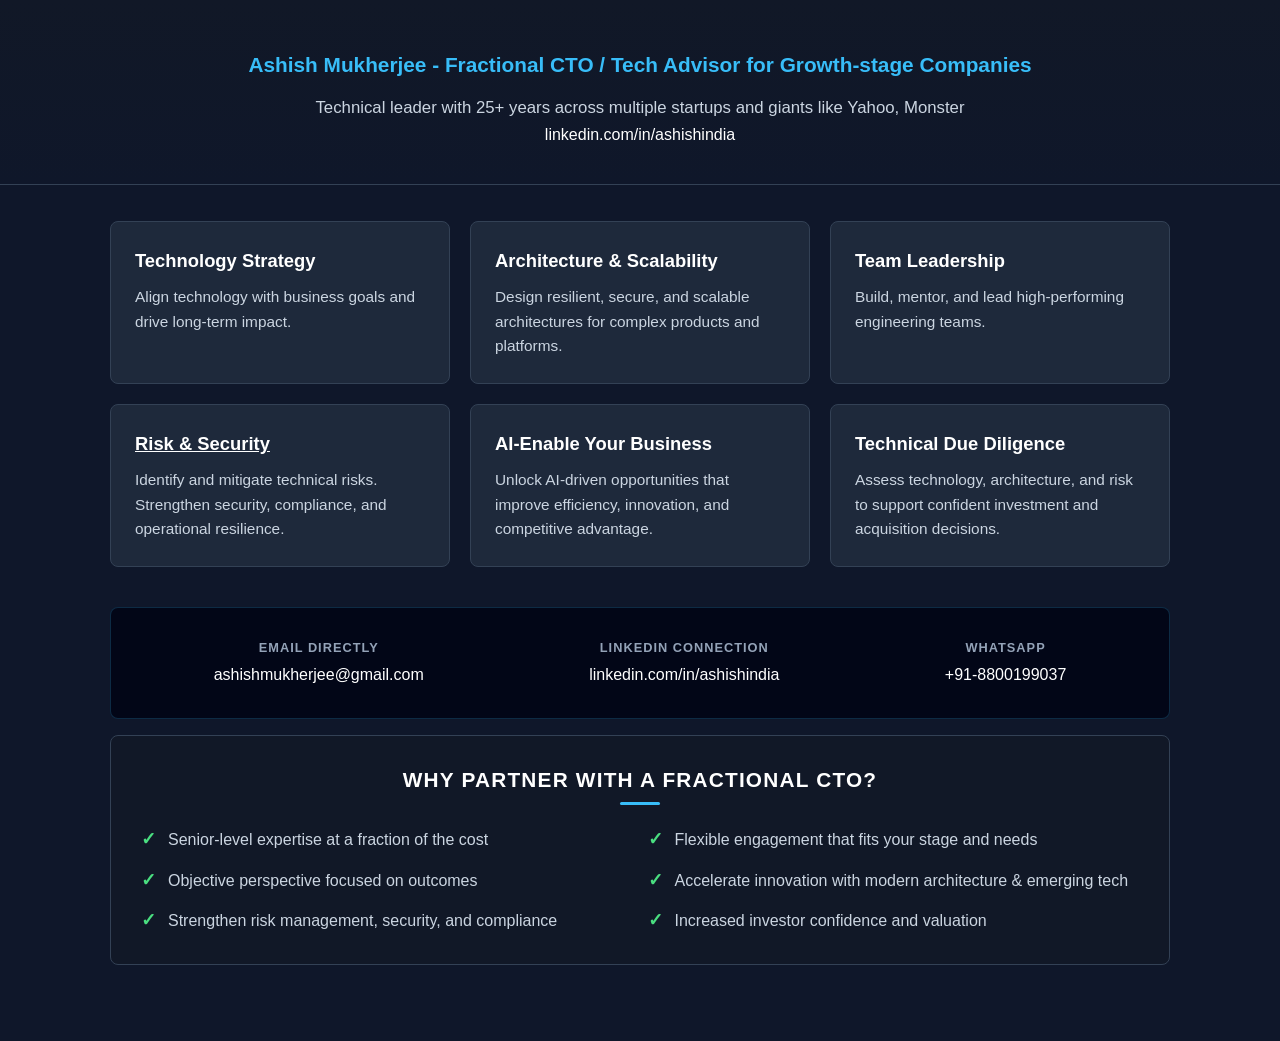
==== index.html @ 732a1660 "page changes" ====
<html lang="en-US">
  <head>
    <meta charset="UTF-8" />
    <meta http-equiv="X-UA-Compatible" content="IE=edge" />
    <meta name="viewport" content="width=device-width, initial-scale=1" />
    <title>Ashish Mukherjee | Fractional CTO &amp; Technical Advisor</title>
    <meta name="description" content="Fractional CTO and technical advisor for startups and growth-stage companies." />
    <link rel="canonical" href="https://ashish-m-yh.github.io/" />
    <meta property="og:title" content="Ashish Mukherjee" />
    <meta property="og:locale" content="en_US" />
    <meta property="og:url" content="https://ashish-m-yh.github.io/" />
    <meta property="og:site_name" content="Ashish Mukherjee" />
    <meta property="og:type" content="website" />
    <meta name="twitter:card" content="summary" />
    <meta property="twitter:title" content="Ashish Mukherjee" />
    <style>
      :root {
        --bg-dark: #0f172a;
        --bg-card: #1e293b;
        --accent-blue: #38bdf8;
        --accent-green: #4ade80;
        --text-main: #cbd5e1;
        --text-bright: #ffffff;
        --border-color: #334155;
      }

      * {
        box-sizing: border-box;
      }

      html,
      body {
        width: 100%;
        min-height: 100%;
        margin: 0;
        overflow-x: hidden;
      }

      body {
        font-family: -apple-system, BlinkMacSystemFont, "Segoe UI", Roboto, Helvetica, Arial, sans-serif;
        background-color: var(--bg-dark);
        color: var(--text-main);
        line-height: 1.6;
      }

      a {
        color: inherit;
      }

      header {
        padding: 48px 20px 36px;
        text-align: center;
        border-bottom: 1px solid var(--border-color);
        background: linear-gradient(180deg, #111827 0%, #0f172a 100%);
      }

      .header-container {
        width: min(100%, 820px);
        margin: 0 auto;
      }

      h1 {
        margin: 0 0 12px;
        color: var(--text-bright);
        font-size: clamp(2rem, 6vw, 3.5rem);
        line-height: 1.08;
        font-weight: 800;
      }

      .subtitle {
        margin-bottom: 14px;
        color: var(--accent-blue);
        font-size: clamp(1.05rem, 3.5vw, 1.3rem);
        font-weight: 650;
      }

      .tagline {
        max-width: 680px;
        margin: 0 auto;
        font-size: 1.05rem;
      }

      .container {
        width: min(100%, 1100px);
        margin: 0 auto;
        padding: 36px 20px;
      }

      h2 {
        position: relative;
        margin: 0 0 22px;
        color: var(--text-bright);
        font-size: clamp(1.05rem, 4vw, 1.3rem);
        line-height: 1.35;
        text-align: center;
        text-transform: uppercase;
        letter-spacing: 1.2px;
      }

      h2::after {
        content: "";
        display: block;
        width: 40px;
        height: 3px;
        margin: 8px auto 0;
        border-radius: 2px;
        background-color: var(--accent-blue);
      }

      .services-grid {
        display: grid;
        grid-template-columns: repeat(auto-fit, minmax(min(100%, 320px), 1fr));
        gap: 20px;
        margin-bottom: 40px;
      }

      .service-card,
      .why-section,
      .cta-panel {
        border: 1px solid var(--border-color);
        border-radius: 8px;
      }

      .service-card {
        padding: 24px;
        background-color: var(--bg-card);
        transition: transform 0.2s, border-color 0.2s;
      }

      .service-card:hover {
        border-color: #475569;
        transform: translateY(-2px);
      }

      .service-title {
        margin-bottom: 10px;
        color: var(--text-bright);
        font-size: 1.15rem;
        font-weight: 700;
      }

      .service-desc {
        margin: 0;
        color: var(--text-main);
        font-size: 0.96rem;
      }

      .why-section {
        margin-bottom: 40px;
        padding: 30px;
        background-color: #111827;
      }

      .why-grid {
        display: grid;
        grid-template-columns: repeat(auto-fit, minmax(min(100%, 400px), 1fr));
        gap: 15px;
        margin-top: 15px;
      }

      .why-item {
        display: flex;
        align-items: flex-start;
        gap: 12px;
        font-size: 1rem;
      }

      .why-icon {
        flex: 0 0 auto;
        color: var(--accent-green);
        font-size: 1.1rem;
        font-weight: 800;
        line-height: 1.4;
      }

      .cta-panel {
        padding: 30px;
        background-color: #020617;
        border-color: rgba(56, 189, 248, 0.2);
      }

      .contact-flex {
        display: flex;
        flex-wrap: wrap;
        justify-content: space-around;
        gap: 20px;
      }

      .contact-channel {
        min-width: 0;
        max-width: 100%;
        text-align: center;
      }

      .contact-label {
        margin-bottom: 4px;
        color: #94a3b8;
        font-size: 0.8rem;
        font-weight: 700;
        text-transform: uppercase;
        letter-spacing: 1px;
      }

      .contact-link {
        color: var(--text-bright);
        font-size: 1rem;
        overflow-wrap: anywhere;
        text-decoration: none;
        transition: color 0.15s;
      }

      .contact-link:hover {
        color: var(--accent-blue);
      }

      .footer-tags {
        display: flex;
        flex-wrap: wrap;
        justify-content: center;
        gap: 8px 14px;
        margin-top: 25px;
        padding-top: 20px;
        border-top: 1px solid var(--border-color);
        color: #94a3b8;
        font-size: 0.8rem;
        font-weight: 700;
        text-align: center;
        text-transform: uppercase;
        letter-spacing: 1.5px;
      }

      .separator {
        color: #475569;
      }

      @media (max-width: 640px) {
        header {
          padding: 34px 16px 28px;
        }

        .container {
          padding: 24px 14px;
        }

        .service-card,
        .why-section,
        .cta-panel {
          padding: 18px;
        }

        .services-grid,
        .why-section {
          margin-bottom: 28px;
        }

        .contact-flex {
          flex-direction: column;
          align-items: stretch;
          gap: 18px;
        }

        .footer-tags {
          font-size: 0.75rem;
          letter-spacing: 1px;
        }
      }
    </style>
  </head>
  <body>
    <header>
      <div class="header-container">
        <div class="subtitle">Ashish Mukherjee - Fractional CTO / Tech Advisor for Growth-stage Companies</div>
        <p class="tagline">Technical leader with 25+ years across multiple startups and giants like Yahoo, Monster</p>
        <a href="https://www.linkedin.com/in/ashishindia/" target="_blank" rel="noopener" class="contact-link">linkedin.com/in/ashishindia</a>
      </div>
    </header>

    <main class="container">
      <section class="services-grid" aria-label="Services">
        <div class="service-card">
          <div class="service-title">Technology Strategy</div>
          <p class="service-desc">Align technology with business goals and drive long-term impact.</p>
        </div>
        <div class="service-card">
          <div class="service-title">Architecture &amp; Scalability</div>
          <p class="service-desc">Design resilient, secure, and scalable architectures for complex products and platforms.</p>
        </div>
        <div class="service-card">
          <div class="service-title">Team Leadership</div>
          <p class="service-desc">Build, mentor, and lead high-performing engineering teams.</p>
        </div>
        <div class="service-card">
	  <div class="service-title"><a href="/sec">Risk &amp; Security</a></div>
          <p class="service-desc">Identify and mitigate technical risks. Strengthen security, compliance, and operational resilience.</p>
        </div>
        <div class="service-card">
          <div class="service-title">AI-Enable Your Business</div>
          <p class="service-desc">Unlock AI-driven opportunities that improve efficiency, innovation, and competitive advantage.</p>
        </div>
        <div class="service-card">
          <div class="service-title">Technical Due Diligence</div>
          <p class="service-desc">Assess technology, architecture, and risk to support confident investment and acquisition decisions.</p>
        </div>
      </section>

      <section class="cta-panel" aria-label="Contact">
        <div class="contact-flex">
          <div class="contact-channel">
            <div class="contact-label">Email Directly</div>
            <a href="mailto:ashishmukherjee@gmail.com" class="contact-link">ashishmukherjee@gmail.com</a>
          </div>
          <div class="contact-channel">
            <div class="contact-label">LinkedIn Connection</div>
            <a href="https://www.linkedin.com/in/ashishindia/" target="_blank" rel="noopener" class="contact-link">linkedin.com/in/ashishindia</a>
          </div>
          <div class="contact-channel">
            <div class="contact-label">WhatsApp</div>
            <span class="contact-link">+91-8800199037</span>
          </div>
        </div>
       </section>
      <p/>
      <section class="why-section">
        <h2>Why Partner With A Fractional CTO?</h2>
        <div class="why-grid">
          <div class="why-item"><span class="why-icon">&#10003;</span><span>Senior-level expertise at a fraction of the cost</span></div>
          <div class="why-item"><span class="why-icon">&#10003;</span><span>Flexible engagement that fits your stage and needs</span></div>
          <div class="why-item"><span class="why-icon">&#10003;</span><span>Objective perspective focused on outcomes</span></div>
          <div class="why-item"><span class="why-icon">&#10003;</span><span>Accelerate innovation with modern architecture &amp; emerging tech</span></div>
          <div class="why-item"><span class="why-icon">&#10003;</span><span>Strengthen risk management, security, and compliance</span></div>
          <div class="why-item"><span class="why-icon">&#10003;</span><span>Increased investor confidence and valuation</span></div>
        </div>
      </section>

    </main>
  </body>
</html>
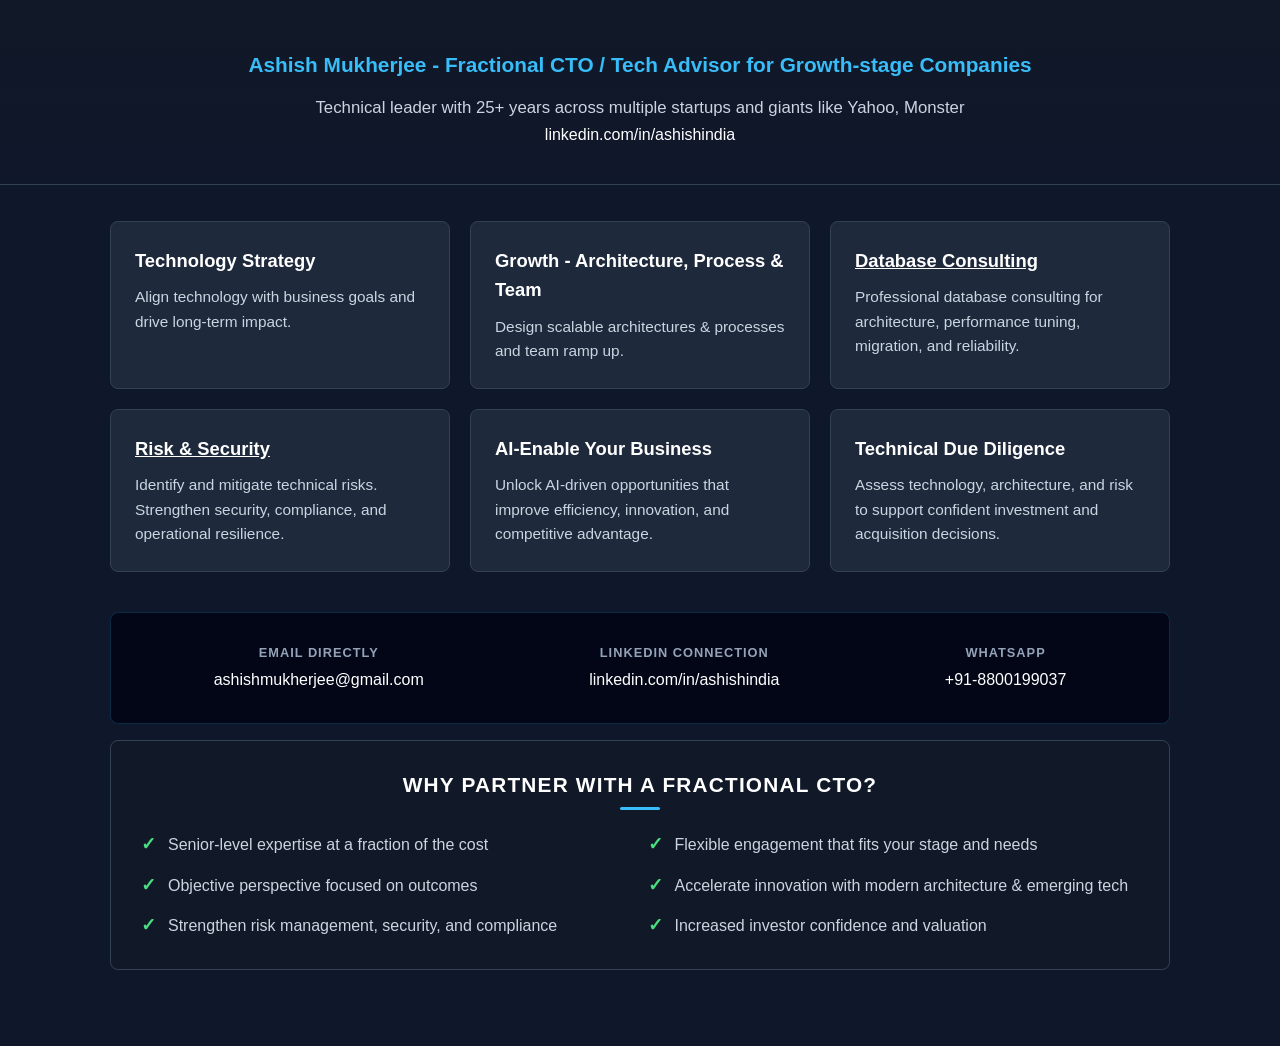
==== commit 74892334: "page changes" ====
--- a/index.html
+++ b/index.html
@@ -282,12 +282,12 @@
           <p class="service-desc">Align technology with business goals and drive long-term impact.</p>
         </div>
         <div class="service-card">
-          <div class="service-title">Architecture &amp; Scalability</div>
-          <p class="service-desc">Design resilient, secure, and scalable architectures for complex products and platforms.</p>
-        </div>
-        <div class="service-card">
-          <div class="service-title">Team Leadership</div>
-          <p class="service-desc">Build, mentor, and lead high-performing engineering teams.</p>
+          <div class="service-title">Growth - Architecture, Process &amp; Team</div>
+          <p class="service-desc">Design scalable architectures &amp; processes and team ramp up.</p>
+        </div>
+        <div class="service-card">
+  	<div class="service-title"><a href="/pgsql-consulting">Database Consulting</a></div>
+          <p class="service-desc">Professional database consulting for architecture, performance tuning, migration, and reliability.</p>
         </div>
         <div class="service-card">
 	  <div class="service-title"><a href="/sec">Risk &amp; Security</a></div>
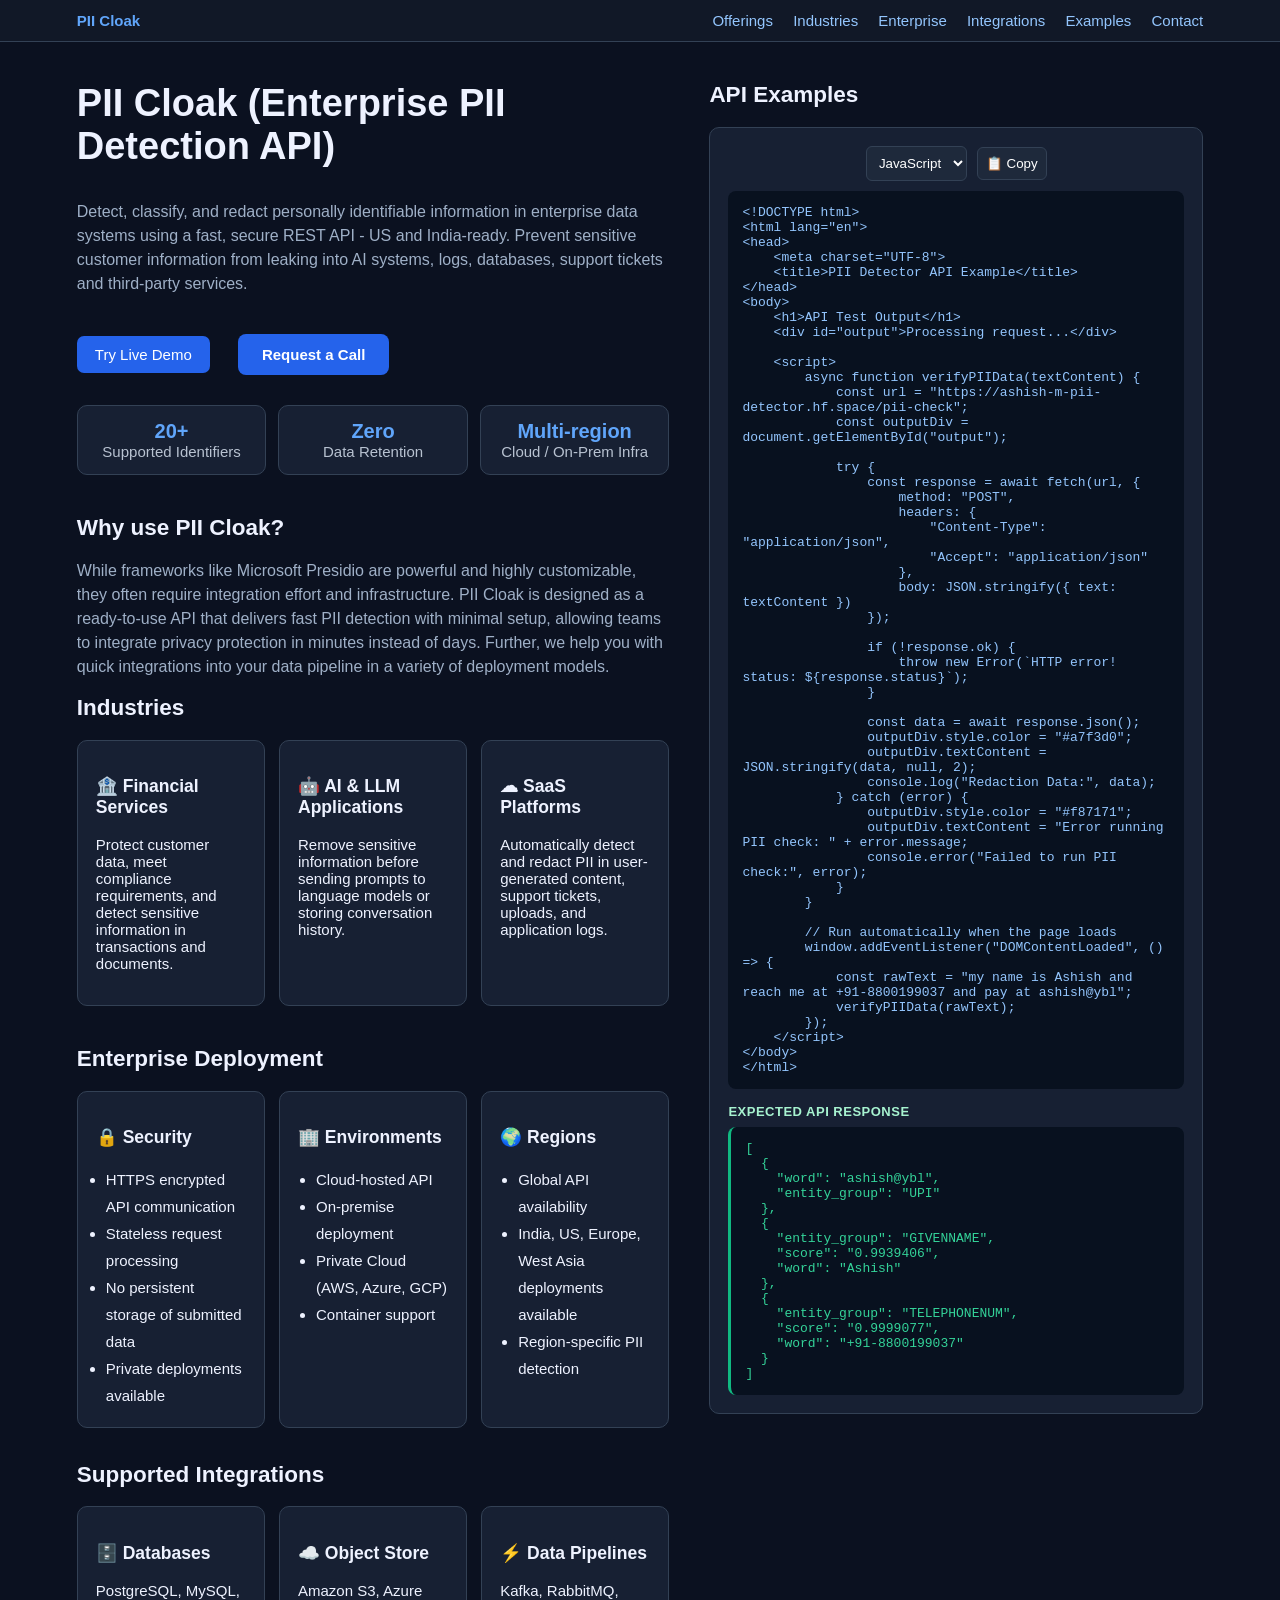
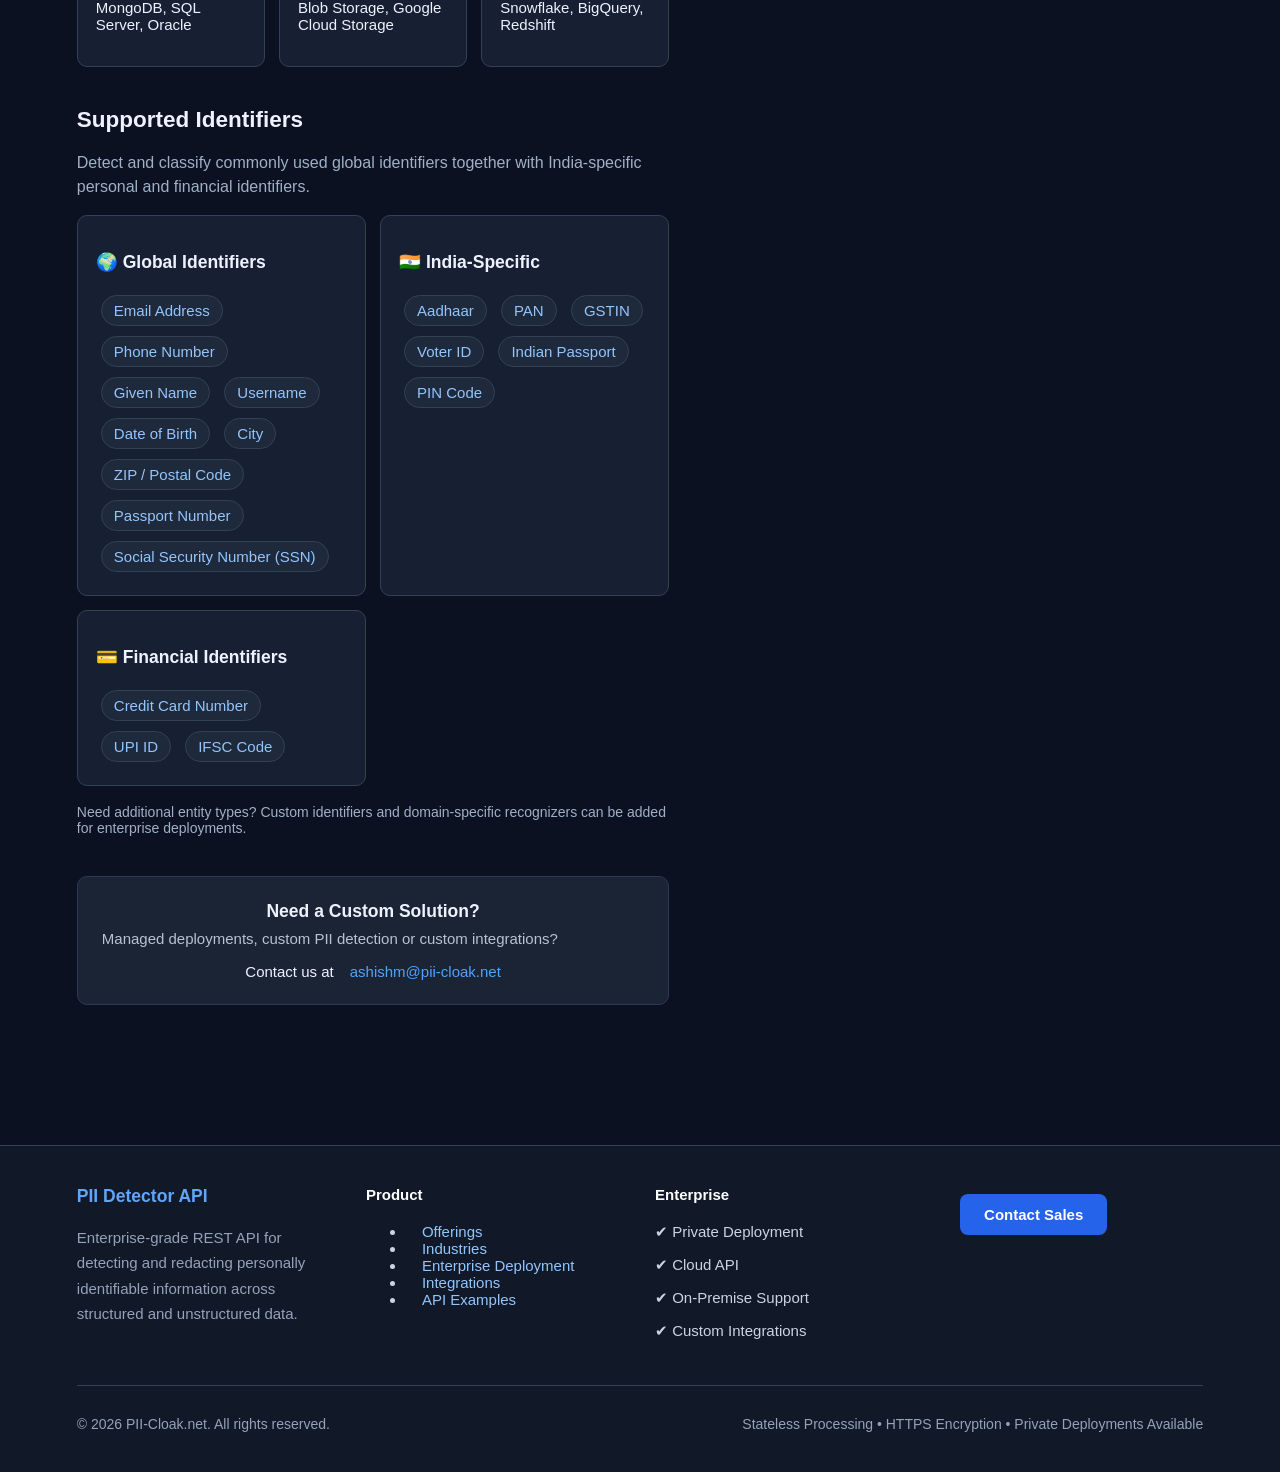
==== commit 322a6ce1: "file change" ====
--- a/index.html
+++ b/index.html
@@ -1,337 +1,843 @@
-<html lang="en-US">
-  <head>
-    <meta charset="UTF-8" />
-    <meta http-equiv="X-UA-Compatible" content="IE=edge" />
-    <meta name="viewport" content="width=device-width, initial-scale=1" />
-    <title>Ashish Mukherjee | Fractional CTO &amp; Technical Advisor</title>
-    <meta name="description" content="Fractional CTO and technical advisor for startups and growth-stage companies." />
-    <link rel="canonical" href="https://ashish-m-yh.github.io/" />
-    <meta property="og:title" content="Ashish Mukherjee" />
-    <meta property="og:locale" content="en_US" />
-    <meta property="og:url" content="https://ashish-m-yh.github.io/" />
-    <meta property="og:site_name" content="Ashish Mukherjee" />
-    <meta property="og:type" content="website" />
-    <meta name="twitter:card" content="summary" />
-    <meta property="twitter:title" content="Ashish Mukherjee" />
-    <style>
-      :root {
-        --bg-dark: #0f172a;
-        --bg-card: #1e293b;
-        --accent-blue: #38bdf8;
-        --accent-green: #4ade80;
-        --text-main: #cbd5e1;
-        --text-bright: #ffffff;
-        --border-color: #334155;
-      }
-
-      * {
-        box-sizing: border-box;
-      }
-
-      html,
-      body {
-        width: 100%;
-        min-height: 100%;
-        margin: 0;
-        overflow-x: hidden;
-      }
-
-      body {
-        font-family: -apple-system, BlinkMacSystemFont, "Segoe UI", Roboto, Helvetica, Arial, sans-serif;
-        background-color: var(--bg-dark);
-        color: var(--text-main);
-        line-height: 1.6;
-      }
-
-      a {
-        color: inherit;
-      }
-
-      header {
-        padding: 48px 20px 36px;
-        text-align: center;
-        border-bottom: 1px solid var(--border-color);
-        background: linear-gradient(180deg, #111827 0%, #0f172a 100%);
-      }
-
-      .header-container {
-        width: min(100%, 820px);
-        margin: 0 auto;
-      }
-
-      h1 {
-        margin: 0 0 12px;
-        color: var(--text-bright);
-        font-size: clamp(2rem, 6vw, 3.5rem);
-        line-height: 1.08;
-        font-weight: 800;
-      }
-
-      .subtitle {
-        margin-bottom: 14px;
-        color: var(--accent-blue);
-        font-size: clamp(1.05rem, 3.5vw, 1.3rem);
-        font-weight: 650;
-      }
-
-      .tagline {
-        max-width: 680px;
-        margin: 0 auto;
-        font-size: 1.05rem;
-      }
-
-      .container {
-        width: min(100%, 1100px);
-        margin: 0 auto;
-        padding: 36px 20px;
-      }
-
-      h2 {
-        position: relative;
-        margin: 0 0 22px;
-        color: var(--text-bright);
-        font-size: clamp(1.05rem, 4vw, 1.3rem);
-        line-height: 1.35;
-        text-align: center;
-        text-transform: uppercase;
-        letter-spacing: 1.2px;
-      }
-
-      h2::after {
-        content: "";
-        display: block;
-        width: 40px;
-        height: 3px;
-        margin: 8px auto 0;
-        border-radius: 2px;
-        background-color: var(--accent-blue);
-      }
-
-      .services-grid {
-        display: grid;
-        grid-template-columns: repeat(auto-fit, minmax(min(100%, 320px), 1fr));
-        gap: 20px;
-        margin-bottom: 40px;
-      }
-
-      .service-card,
-      .why-section,
-      .cta-panel {
-        border: 1px solid var(--border-color);
-        border-radius: 8px;
-      }
-
-      .service-card {
-        padding: 24px;
-        background-color: var(--bg-card);
-        transition: transform 0.2s, border-color 0.2s;
-      }
-
-      .service-card:hover {
-        border-color: #475569;
-        transform: translateY(-2px);
-      }
-
-      .service-title {
-        margin-bottom: 10px;
-        color: var(--text-bright);
-        font-size: 1.15rem;
-        font-weight: 700;
-      }
-
-      .service-desc {
-        margin: 0;
-        color: var(--text-main);
-        font-size: 0.96rem;
-      }
-
-      .why-section {
-        margin-bottom: 40px;
-        padding: 30px;
-        background-color: #111827;
-      }
-
-      .why-grid {
-        display: grid;
-        grid-template-columns: repeat(auto-fit, minmax(min(100%, 400px), 1fr));
-        gap: 15px;
-        margin-top: 15px;
-      }
-
-      .why-item {
-        display: flex;
-        align-items: flex-start;
-        gap: 12px;
-        font-size: 1rem;
-      }
-
-      .why-icon {
-        flex: 0 0 auto;
-        color: var(--accent-green);
-        font-size: 1.1rem;
-        font-weight: 800;
-        line-height: 1.4;
-      }
-
-      .cta-panel {
-        padding: 30px;
-        background-color: #020617;
-        border-color: rgba(56, 189, 248, 0.2);
-      }
-
-      .contact-flex {
-        display: flex;
-        flex-wrap: wrap;
-        justify-content: space-around;
-        gap: 20px;
-      }
-
-      .contact-channel {
-        min-width: 0;
-        max-width: 100%;
-        text-align: center;
-      }
-
-      .contact-label {
-        margin-bottom: 4px;
-        color: #94a3b8;
-        font-size: 0.8rem;
-        font-weight: 700;
-        text-transform: uppercase;
-        letter-spacing: 1px;
-      }
-
-      .contact-link {
-        color: var(--text-bright);
-        font-size: 1rem;
-        overflow-wrap: anywhere;
-        text-decoration: none;
-        transition: color 0.15s;
-      }
-
-      .contact-link:hover {
-        color: var(--accent-blue);
-      }
-
-      .footer-tags {
-        display: flex;
-        flex-wrap: wrap;
-        justify-content: center;
-        gap: 8px 14px;
-        margin-top: 25px;
-        padding-top: 20px;
-        border-top: 1px solid var(--border-color);
-        color: #94a3b8;
-        font-size: 0.8rem;
-        font-weight: 700;
-        text-align: center;
-        text-transform: uppercase;
-        letter-spacing: 1.5px;
-      }
-
-      .separator {
-        color: #475569;
-      }
-
-      @media (max-width: 640px) {
-        header {
-          padding: 34px 16px 28px;
+<html lang="en">
+<head>
+<meta charset='utf-8'>
+<meta name='viewport' content='width=device-width,initial-scale=1'>
+<title>PII Cloak</title>
+<style>
+body{margin:0;font:15px Arial;background:#0b1120;color:#eef2ff}
+header{display:flex;justify-content:space-between;align-items:center;padding:12px 6%;background:#111827;border-bottom:1px solid #334155;position:sticky;top:0;z-index:10}
+a{color:#93c5fd;text-decoration:none;margin-left:16px}
+.menu-toggle,.menu-close{display:none}
+h1{font-size:38px;margin-top:0}
+h2{margin-top:0}
+.lead{color:#9fb0c7;font-size:16px;line-height:1.5}
+.btn{display:inline-block;background:#2563eb;color:#fff;padding:10px 18px;border-radius:7px;margin:16px 8px 0 0;text-decoration:none;cursor:pointer;border:none;font-size:15px}
+.btn:hover{background:#1d4ed8}
+.card{background:#172033;border:1px solid #334155;border-radius:10px;padding:18px}
+.grid{display:grid;grid-template-columns:repeat(auto-fit,minmax(140px,1fr));gap:14px}
+.badge{display:inline-block;background:#1e293b;border:1px solid #334155;padding:6px 12px;border-radius:999px;margin:5px;color:#93c5fd}
+.toolbar{display:flex;gap:10px;align-items:center;justify-content:center;margin-bottom:10px}
+select,button{background:#1e293b;color:#fff;border:1px solid #334155;border-radius:6px;padding:8px}
+button{cursor:pointer}
+pre{margin:0;background:#08111f;padding:14px;border-radius:8px;overflow:auto;color:#93c5fd;font-size:13px;white-space:pre-wrap}
+
+/* Response Box styling */
+.response-title {
+  margin-top: 15px;
+  margin-bottom: 8px;
+  font-size: 13px;
+  text-transform: uppercase;
+  letter-spacing: 0.5px;
+  color: #a7f3d0;
+  font-weight: bold;
+}
+.response-box {
+  color: #34d399;
+  border-left: 3px solid #10b981;
+}
+
+/* Two-column layout adjustments */
+.main-layout {
+  display: grid;
+  grid-template-columns: 1.2fr 1fr;
+  gap: 40px;
+  padding: 40px 6%;
+}
+.left-col > div {
+  margin-bottom: 40px;
+}
+.right-col {
+  position: sticky;
+  top: 80px;
+  align-self: start;
+}
+
+/* Demo Popup Modal styling */
+.modal-overlay {
+  display: none;
+  position: fixed;
+  top: 0; left: 0; width: 100%; height: 100%;
+  background: rgba(15, 23, 42, 0.8);
+  backdrop-filter: blur(4px);
+  z-index: 100;
+  justify-content: center;
+  align-items: center;
+}
+.modal-content {
+  background: #111827;
+  border: 1px solid #334155;
+  border-radius: 12px;
+  width: 90%;
+  max-width: 600px;
+  padding: 24px;
+  box-shadow: 0 20px 25px -5px rgba(0, 0, 0, 0.5);
+  position: relative;
+}
+.close-modal {
+  position: absolute;
+  top: 16px; right: 16px;
+  background: transparent;
+  border: none;
+  color: #94a3b8;
+  font-size: 20px;
+  cursor: pointer;
+}
+.close-modal:hover { color: #fff; }
+.demo-textarea {
+  width: 100%;
+  height: 100px;
+  background: #0f172a;
+  border: 1px solid #334155;
+  border-radius: 8px;
+  color: #fff;
+  padding: 12px;
+  font-family: Arial, sans-serif;
+  font-size: 14px;
+  resize: vertical;
+  box-sizing: border-box;
+  margin-top: 15px;
+  margin-bottom: 15px;
+}
+.demo-textarea:focus {
+  outline: none;
+  border-color: #2563eb;
+}
+.demo-response {
+  max-height: 200px;
+  margin-top: 15px;
+}
+
+@media (max-width: 1024px) {
+  body.menu-open{overflow:hidden}
+  header{padding:12px 5%}
+  header nav{
+    display:none;
+    position:fixed;
+    inset:0;
+    z-index:1000;
+    background:#0b1120;
+    padding:96px 8% 40px;
+    box-sizing:border-box;
+    flex-direction:column;
+    justify-content:center;
+    align-items:center;
+    gap:8px;
+  }
+  header nav.is-open{display:flex}
+  header nav a{
+    width:min(100%,420px);
+    margin:0;
+    padding:15px 20px;
+    border-radius:8px;
+    color:#eef2ff;
+    font-size:22px;
+    font-weight:600;
+    text-align:center;
+    box-sizing:border-box;
+  }
+  header nav a:hover,header nav a:focus-visible{background:#172033;color:#93c5fd;outline:none}
+  .menu-toggle,.menu-close{
+    display:flex;
+    align-items:center;
+    justify-content:center;
+    width:44px;
+    height:44px;
+    padding:0;
+    border:1px solid #475569;
+    border-radius:8px;
+    background:#172033;
+    color:#fff;
+    font-size:25px;
+    line-height:1;
+  }
+  .menu-close{position:absolute;top:12px;right:5%;font-size:28px}
+  .main-layout {
+    grid-template-columns: 1fr;
+    gap: 20px;
+  }
+  .right-col {
+    position: static;
+  }
+}
+
+.contact-cta {
+    margin: 40px 0;
+    padding: 24px;
+    text-align: center;
+    background: #1b2435;
+    border: 1px solid #2d3a55;
+    border-radius: 10px;
+}
+
+.contact-cta h3 {
+    margin: 0 0 8px;
+}
+
+.contact-cta p {
+    margin: 0 0 16px;
+    color: #b8c2d1;
+}
+
+.contact-links {
+    display: flex;
+    justify-content: center;
+    align-items: center;
+    flex-wrap: wrap;
+}
+
+.contact-links a {
+    color: #4da3ff;
+    text-decoration: none;
+}
+
+.contact-links a:hover {
+    text-decoration: underline;
+}
+
+.contact-links span {
+    color: #6b7280;
+}
+
+.contact-btn {
+    display: inline-block;
+    padding: 12px 24px;
+    background: #2563eb;
+    color: #fff;
+    text-decoration: none;
+    font-weight: 600;
+    border-radius: 8px;
+    transition: all 0.2s ease;
+}
+
+.contact-btn:hover {
+    background: #1d4ed8;
+    transform: translateY(-2px);
+}
+</style>
+</head>
+<body>
+<header>
+    <button class="menu-toggle" type="button" aria-label="Open navigation menu" aria-controls="primary-navigation" aria-expanded="false">☰</button>
+  <b style='color:#60a5fa'>PII Cloak</b>
+    <nav id="primary-navigation" aria-label="Primary Navigation">
+        <button class="menu-close" type="button" aria-label="Close navigation menu">&times;</button>
+        <a href="#offerings">Offerings</a>
+        <a href="#customers">Industries</a>
+        <a href="#enterprise">Enterprise</a>
+        <a href="#integrations">Integrations</a>
+        <a href="#examples">Examples</a>
+        <a href="mailto:ashishm@pii-cloak.net?subject=Enterprise%20License">
+            Contact
+        </a>
+    </nav>
+</header>
+
+<main class="main-layout">
+  <div class="left-col">
+    <div>
+	<!-- Hero Section -->
+	<section id="hero">
+		<h1>PII Cloak (Enterprise PII Detection API)</h1>
+		<p class="lead" style="max-width:720px;">
+		Detect, classify, and redact personally identifiable information in enterprise data systems 
+		using a fast, secure REST API - US and India-ready.
+		Prevent sensitive customer information from leaking into AI systems, logs, databases, support tickets and third-party services.
+		</p>
+
+		<div style="margin-top:24px;">
+			<button class="btn" onclick="openDemo()">Try Live Demo</button>
+
+			<a href="mailto:ashishm@pii-cloak.net?subject=Enterprise%20License"
+			   class="contact-btn">
+				Request a Call	
+			</a>
+		</div>
+
+		<!-- Trust Metrics -->
+		<div style="
+			    display:grid;
+			    grid-template-columns:repeat(auto-fit,minmax(170px,1fr));
+			    gap:12px;
+			    margin-top:30px;
+			    ">
+
+			<div class="card" style="padding:14px;text-align:center;">
+				<div style="font-size:20px;font-weight:bold;color:#60a5fa;">20+</div>
+				<div style="color:#b8c2d1;">Supported Identifiers</div>
+			</div>
+
+			<div class="card" style="padding:14px;text-align:center;">
+				<div style="font-size:20px;font-weight:bold;color:#60a5fa;">Zero</div>
+				<div style="color:#b8c2d1;">Data Retention</div>
+			</div>
+
+			<div class="card" style="padding:14px;text-align:center;">
+				<div style="font-size:20px;font-weight:bold;color:#60a5fa;">Multi-region</div>
+				<div style="color:#b8c2d1;">Cloud / On-Prem Infra</div>
+			</div>
+		</div>
+	</section>
+    </div>
+
+    <section id="why-us" >
+    <h2>Why use PII Cloak?</h2>
+    <p class="lead" style="max-width:700px;">
+    While frameworks like Microsoft Presidio are powerful and highly customizable, they often require integration effort and infrastructure. PII Cloak is designed as a ready-to-use API that delivers fast PII detection with minimal setup, allowing teams to integrate privacy protection in minutes instead of days. Further, we help you with quick integrations into your data pipeline in a variety of deployment models.
+    </p>
+    </section>
+
+    <section id="customers" >
+    <h2>Industries</h2>
+    <div class="grid">
+        <div class="card">
+            <h3>🏦 Financial Services</h3>
+            <p>Protect customer data, meet compliance requirements, and detect sensitive information in transactions and documents.</p>
+        </div>
+
+        <div class="card">
+            <h3>🤖 AI & LLM Applications</h3>
+            <p>Remove sensitive information before sending prompts to language models or storing conversation history.</p>
+        </div>
+
+        <div class="card">
+            <h3>☁ SaaS Platforms</h3>
+            <p>Automatically detect and redact PII in user-generated content, support tickets, uploads, and application logs.</p>
+        </div>
+    </div>
+    </section>
+
+    <section id="enterprise" style="margin-top:40px;">
+	    <h2>Enterprise Deployment</h2>
+	    <div class="grid">
+		    <div class="card">
+			    <h3>🔒 Security</h3>
+			    <ul style="padding-left:10px;line-height:1.8;margin:0;">
+				    <li>HTTPS encrypted API communication</li>
+				    <li>Stateless request processing</li>
+				    <li>No persistent storage of submitted data</li>
+				    <li>Private deployments available</li>
+			    </ul>
+		    </div>
+
+		    <div class="card">
+			    <h3>🏢 Environments</h3>
+			    <ul style="padding-left:18px;line-height:1.8;margin:0;">
+				    <li>Cloud-hosted API</li>
+				    <li>On-premise deployment</li>
+				    <li>Private Cloud (AWS, Azure, GCP)</li>
+				    <li>Container support</li>
+			    </ul>
+		    </div>
+
+		    <div class="card">
+			    <h3>🌍 Regions</h3>
+			    <ul style="padding-left:18px;line-height:1.8;margin:0;">
+				    <li>Global API availability</li>
+				    <li>India, US, Europe, West Asia deployments available</li>
+				    <li>Region-specific PII detection</li>
+			    </ul>
+		    </div>
+	    </div>
+    </section>
+
+    <br/><br/>
+    <section id="integrations">
+	    <h2>Supported Integrations</h2>
+	    <div class="grid">
+		    <div class="card">
+			    <h3>🗄️ Databases</h3>
+			    <p>PostgreSQL, MySQL, MongoDB, SQL Server, Oracle</p>
+		    </div>
+		    <div class="card">
+			    <h3>☁️ Object Store</h3>
+			    <p>Amazon S3, Azure Blob Storage, Google Cloud Storage</p>
+		    </div>
+		    <div class="card">
+			    <h3>⚡ Data Pipelines</h3>
+			    <p>Kafka, RabbitMQ, Snowflake, BigQuery, Redshift</p>
+		    </div>
+	    </div>
+    </section>
+
+    <section id="pii" style="margin-top:40px;">
+    <h2>Supported Identifiers</h2>
+    <p class="lead" style="max-width:700px;">
+        Detect and classify commonly used global identifiers together with
+        India-specific personal and financial identifiers.
+    </p>
+
+    <div class="grid" style="grid-template-columns:repeat(auto-fit,minmax(260px,1fr));">
+        <!-- Global -->
+        <div class="card">
+            <h3>🌍 Global Identifiers</h3>
+            <div style="margin-top:12px;">
+                <span class="badge">Email Address</span>
+                <span class="badge">Phone Number</span>
+                <span class="badge">Given Name</span>
+                <span class="badge">Username</span>
+                <span class="badge">Date of Birth</span>
+                <span class="badge">City</span>
+                <span class="badge">ZIP / Postal Code</span>
+                <span class="badge">Passport Number</span>
+                <span class="badge">Social Security Number (SSN)</span>
+            </div>
+        </div>
+
+        <!-- India -->
+        <div class="card">
+            <h3>🇮🇳 India-Specific</h3>
+            <div style="margin-top:12px;">
+                <span class="badge">Aadhaar</span>
+                <span class="badge">PAN</span>
+                <span class="badge">GSTIN</span>
+                <span class="badge">Voter ID</span>
+                <span class="badge">Indian Passport</span>
+                <span class="badge">PIN Code</span>
+            </div>
+        </div>
+
+        <!-- Financial -->
+        <div class="card">
+            <h3>💳 Financial Identifiers</h3>
+            <div style="margin-top:12px;">
+                <span class="badge">Credit Card Number</span>
+                <span class="badge">UPI ID</span>
+                <span class="badge">IFSC Code</span>
+            </div>
+        </div>
+    </div>
+
+    <p style="margin-top:18px;color:#9fb0c7;font-size:14px;">
+        Need additional entity types? Custom identifiers and domain-specific
+        recognizers can be added for enterprise deployments.
+    </p>
+    </section>
+
+    <section class="contact-cta">
+    <h3>Need a Custom Solution?</h3>
+    <p align="left">
+	Managed deployments, custom PII detection or custom integrations?
+    </p>
+
+    <div class="contact-links">
+	Contact us at<a href="mailto:ashishm@pii-cloak.net">ashishm@pii-cloak.net</a>
+    </div>
+    </section>
+  </div>
+
+  <div class="right-col" id='examples'>
+    <h2>API Examples</h2>
+    <div class=card>
+      <div class=toolbar>
+        <select id=lang>
+          <option>JavaScript</option>
+          <option>cURL</option>
+          <option>Python</option>
+          <option>PHP</option>
+          <option>Java</option>
+          <option>Ruby</option>
+        </select>
+        <button onclick='copyCode()'>📋 Copy</button>
+      </div>
+      <pre id=code></pre>
+      
+      <div class="response-title">Expected API Response</div>
+      <pre class="response-box" id="response-box"></pre>
+    </div>
+  </div>
+</main>
+
+<footer style="margin-top:60px;padding:40px 6%;background:#111827;border-top:1px solid #334155;color:#cbd5e1;">
+  <div style="display:grid;grid-template-columns:repeat(auto-fit,minmax(220px,1fr));gap:30px;">
+
+    <!-- Brand -->
+    <div>
+      <h3 style="margin-top:0;color:#60a5fa;">PII Detector API</h3>
+      <p style="line-height:1.7;color:#94a3b8;">
+        Enterprise-grade REST API for detecting and redacting personally identifiable information across structured and unstructured data.
+      </p>
+    </div>
+
+    <!-- Product -->
+    <div>
+      <h4 style="margin-top:0;color:#fff;">Product</h4>
+
+      <ul>
+      <li><a href="#offerings">Offerings</a></li>
+      <li><a href="#customers">Industries</a></li>
+      <li><a href="#enterprise">Enterprise Deployment</a></li>
+      <li><a href="#integrations">Integrations</a></li>
+      <li><a href="#examples">API Examples</a></li> 
+      </ul>
+    </div>
+
+    <!-- Enterprise -->
+    <div>
+      <h4 style="margin-top:0;color:#fff;">Enterprise</h4>
+      <p>✔ Private Deployment</p>
+      <p>✔ Cloud API</p>
+      <p>✔ On-Premise Support</p>
+      <p>✔ Custom Integrations</p>
+    </div>
+
+    <!-- Contact -->
+    <div>
+      <a href="mailto:ashishm@pii-cloak.net?subject=PII%20Detector%20Enterprise%20Inquiry"
+         class="contact-btn"
+         style="margin-top:8px;display:inline-block;">
+         Contact Sales
+      </a>
+    </div>
+  </div>
+
+  <hr style="border:none;border-top:1px solid #334155;margin:30px 0;">
+
+  <div style="display:flex;justify-content:space-between;align-items:center;flex-wrap:wrap;gap:10px;color:#94a3b8;font-size:14px;">
+    <div>
+      © 2026 PII-Cloak.net. All rights reserved.
+    </div>
+
+    <div>
+      Stateless Processing • HTTPS Encryption • Private Deployments Available
+    </div>
+  </div>
+</footer>
+
+<div class="modal-overlay" id="demoModal" onclick="closeDemoOnOverlay(event)">
+  <div class="modal-content">
+    <button class="close-modal" onclick="closeDemo()">✕</button>
+    <h3 style="margin-top: 0; color: #60a5fa;">Interactive API Demo</h3>
+    <p class="lead" style="font-size: 14px; margin-bottom: 5px;">Enter raw text containing sensitive PII strings to evaluate response data:</p>
+    <textarea class="demo-textarea" id="demoInput" placeholder="Type or paste sample text here..."></textarea>
+    <button class="btn" style="margin: 0;" id="submitDemoBtn" onclick="runLiveDemo()">Analyze Text</button>
+    
+    <div id="demoResponseArea" style="display: none;">
+      <div class="response-title" style="color: #60a5fa;">Live API Response</div>
+      <pre class="response-box demo-response" id="demoResponseBox"></pre>
+    </div>
+  </div>
+</div>
+
+<script>
+const sampleResponse = [
+  {"word": "ashish@ybl", "entity_group": "UPI"}, 
+  {"entity_group": "GIVENNAME", "score": "0.9939406", "word": "Ashish"}, 
+  {"entity_group": "TELEPHONENUM", "score": "0.9999077", "word": "+91-8800199037"}
+];
+
+const ex={
+"JavaScript":`<!DOCTYPE html>
+<html lang="en">
+<head>
+    <meta charset="UTF-8">
+    <title>PII Detector API Example</title>
+</head>
+<body>
+    <h1>API Test Output</h1>
+    <div id="output">Processing request...</div>
+
+    <script>
+        async function verifyPIIData(textContent) {
+            const url = "https://ashish-m-pii-detector.hf.space/pii-check";
+            const outputDiv = document.getElementById("output");
+            
+            try {
+                const response = await fetch(url, {
+                    method: "POST",
+                    headers: {
+                        "Content-Type": "application/json",
+                        "Accept": "application/json"
+                    },
+                    body: JSON.stringify({ text: textContent })
+                });
+
+                if (!response.ok) {
+                    throw new Error(\`HTTP error! status: \${response.status}\`);
+                }
+
+                const data = await response.json();
+                outputDiv.style.color = "#a7f3d0";
+                outputDiv.textContent = JSON.stringify(data, null, 2);
+                console.log("Redaction Data:", data);
+            } catch (error) {
+                outputDiv.style.color = "#f87171";
+                outputDiv.textContent = "Error running PII check: " + error.message;
+                console.error("Failed to run PII check:", error);
+            }
         }
 
-        .container {
-          padding: 24px 14px;
+        // Run automatically when the page loads
+        window.addEventListener("DOMContentLoaded", () => {
+            const rawText = "my name is Ashish and reach me at +91-8800199037 and pay at ashish@ybl";
+            verifyPIIData(rawText);
+        });
+    <\/script>
+</body>
+</html>`,
+
+"cURL":`curl --request POST \\
+  --url https://ashish-m-pii-detector.hf.space/pii-check \\
+  --header 'Content-Type: application/json' \\
+  --header 'Accept: application/json' \\
+  --data '{
+    "text": "my name is Ashish and reach me at +91-8800199037 and pay at ashish@ybl"
+  }'`,
+
+"Python":`import requests
+import json
+import sys
+
+def check_pii(text_content):
+    url = "https://ashish-m-pii-detector.hf.space/pii-check"
+    headers = {
+        "Content-Type": "application/json",
+        "Accept": "application/json"
+    }
+    payload = {
+        "text": text_content
+    }
+
+    try:
+        response = requests.post(url, headers=headers, json=payload)
+        response.raise_for_status()
+        return response.json()
+    except requests.exceptions.RequestException as e:
+        print(f"API Request Failed: {e}", file=sys.stderr)
+        return None
+
+if __name__ == "__main__":
+    sample_text = "my name is Ashish and reach me at +91-8800199037 and pay at ashish@ybl"
+    result = check_pii(sample_text)
+    if result:
+        print(json.dumps(result, indent=4))`,
+
+"PHP":`<?php
+
+function scanPII($text) {
+    $url = 'https://ashish-m-pii-detector.hf.space/pii-check';
+    
+    $payload = json_encode([
+        'text' => $text
+    ]);
+
+    $ch = curl_init($url);
+    curl_setopt($ch, CURLOPT_RETURNTRANSFER, true);
+    curl_setopt($ch, CURLOPT_CUSTOMREQUEST, "POST");
+    curl_setopt($ch, CURLOPT_POSTFIELDS, $payload);
+    curl_setopt($ch, CURLOPT_HTTPHEADER, [
+        'Content-Type: application/json',
+        'Accept: application/json',
+        'Content-Length: ' . strlen($payload)
+    ]);
+
+    $response = curl_exec($ch);
+    
+    if (curl_errno($ch)) {
+        $error_msg = curl_error($ch);
+        curl_close($ch);
+        throw new Exception("Curl error: " . $error_msg);
+    }
+
+    curl_close($ch);
+    return json_decode($response, true);
+}
+
+try {
+    $sampleText = "my name is Ashish and reach me at +91-8800199037 and pay at ashish@ybl";
+    $result = scanPII($sampleText);
+    print_r($result);
+} catch (Exception $e) {
+    echo 'Error: ' . $e->getMessage();
+}`,
+
+"Java":`import java.io.IOException;
+import java.net.URI;
+import java.net.http.HttpClient;
+import java.net.http.HttpRequest;
+import java.net.http.HttpResponse;
+
+public class PiiDetectorClient {
+
+    public static void main(String[] args) {
+        HttpClient client = HttpClient.newHttpClient();
+        
+        String jsonPayload = "{\\"text\\":\\"my name is Ashish and reach me at +91-8800199037 and pay at ashish@ybl\\"}";
+        
+        HttpRequest request = HttpRequest.newBuilder()
+                .uri(URI.create("https://ashish-m-pii-detector.hf.space/pii-check"))
+                .header("Content-Type", "application/json")
+                .header("Accept", "application/json")
+                .POST(HttpRequest.BodyPublishers.ofString(jsonPayload))
+                .build();
+
+        try {
+            HttpResponse<String> response = client.send(request, HttpResponse.BodyHandlers.ofString());
+            
+            if (response.statusCode() >= 200 && response.statusCode() < 300) {
+                System.out.println("Status Code: " + response.statusCode());
+                System.out.println("Response Body:\\n" + response.body());
+            } else {
+                System.err.println("Server returned error status: " + response.statusCode());
+            }
+        } catch (IOException | InterruptedException e) {
+            System.err.println("Exception occurred while sending request: " + e.getMessage());
+            e.printStackTrace();
         }
-
-        .service-card,
-        .why-section,
-        .cta-panel {
-          padding: 18px;
-        }
-
-        .services-grid,
-        .why-section {
-          margin-bottom: 28px;
-        }
-
-        .contact-flex {
-          flex-direction: column;
-          align-items: stretch;
-          gap: 18px;
-        }
-
-        .footer-tags {
-          font-size: 0.75rem;
-          letter-spacing: 1px;
-        }
-      }
-    </style>
-  </head>
-  <body>
-    <header>
-      <div class="header-container">
-        <div class="subtitle">Ashish Mukherjee - Fractional CTO / Tech Advisor for Growth-stage Companies</div>
-        <p class="tagline">Technical leader with 25+ years across multiple startups and giants like Yahoo, Monster</p>
-        <a href="https://www.linkedin.com/in/ashishindia/" target="_blank" rel="noopener" class="contact-link">linkedin.com/in/ashishindia</a>
-      </div>
-    </header>
-
-    <main class="container">
-      <section class="services-grid" aria-label="Services">
-        <div class="service-card">
-          <div class="service-title">Technology Strategy</div>
-          <p class="service-desc">Align technology with business goals and drive long-term impact.</p>
-        </div>
-        <div class="service-card">
-          <div class="service-title">Growth - Architecture, Process &amp; Team</div>
-          <p class="service-desc">Design scalable architectures &amp; processes and team ramp up.</p>
-        </div>
-        <div class="service-card">
-  	<div class="service-title"><a href="/pgsql-consulting">Database Consulting</a></div>
-          <p class="service-desc">Professional database consulting for architecture, performance tuning, migration, and reliability.</p>
-        </div>
-        <div class="service-card">
-	  <div class="service-title"><a href="/sec">Risk &amp; Security</a></div>
-          <p class="service-desc">Identify and mitigate technical risks. Strengthen security, compliance, and operational resilience.</p>
-        </div>
-        <div class="service-card">
-          <div class="service-title">AI-Enable Your Business</div>
-          <p class="service-desc">Unlock AI-driven opportunities that improve efficiency, innovation, and competitive advantage.</p>
-        </div>
-        <div class="service-card">
-          <div class="service-title">Technical Due Diligence</div>
-          <p class="service-desc">Assess technology, architecture, and risk to support confident investment and acquisition decisions.</p>
-        </div>
-      </section>
-
-      <section class="cta-panel" aria-label="Contact">
-        <div class="contact-flex">
-          <div class="contact-channel">
-            <div class="contact-label">Email Directly</div>
-            <a href="mailto:ashishmukherjee@gmail.com" class="contact-link">ashishmukherjee@gmail.com</a>
-          </div>
-          <div class="contact-channel">
-            <div class="contact-label">LinkedIn Connection</div>
-            <a href="https://www.linkedin.com/in/ashishindia/" target="_blank" rel="noopener" class="contact-link">linkedin.com/in/ashishindia</a>
-          </div>
-          <div class="contact-channel">
-            <div class="contact-label">WhatsApp</div>
-            <span class="contact-link">+91-8800199037</span>
-          </div>
-        </div>
-       </section>
-      <p/>
-      <section class="why-section">
-        <h2>Why Partner With A Fractional CTO?</h2>
-        <div class="why-grid">
-          <div class="why-item"><span class="why-icon">&#10003;</span><span>Senior-level expertise at a fraction of the cost</span></div>
-          <div class="why-item"><span class="why-icon">&#10003;</span><span>Flexible engagement that fits your stage and needs</span></div>
-          <div class="why-item"><span class="why-icon">&#10003;</span><span>Objective perspective focused on outcomes</span></div>
-          <div class="why-item"><span class="why-icon">&#10003;</span><span>Accelerate innovation with modern architecture &amp; emerging tech</span></div>
-          <div class="why-item"><span class="why-icon">&#10003;</span><span>Strengthen risk management, security, and compliance</span></div>
-          <div class="why-item"><span class="why-icon">&#10003;</span><span>Increased investor confidence and valuation</span></div>
-        </div>
-      </section>
-
-    </main>
-  </body>
+    }
+}`,
+
+"Ruby":`require 'net/http'
+require 'uri'
+require 'json'
+
+def check_pii_content(text_to_scan)
+  uri = URI.parse("https://ashish-m-pii-detector.hf.space/pii-check")
+  
+  header = {
+    'Content-Type' => 'application/json',
+    'Accept' => 'application/json'
+  }
+  
+  payload = {
+    text: text_to_scan
+  }
+
+  http = Net::HTTP.new(uri.host, uri.port)
+  http.use_ssl = true if uri.scheme == 'https'
+
+  request = Net::HTTP::Post.new(uri.request_uri, header)
+  request.body = payload.to_json
+
+  begin
+    response = http.request(request)
+    if response.code.to_i == 200
+      puts "Success:"
+      puts JSON.pretty_generate(JSON.parse(response.body))
+    else
+      puts "Server Error: #{response.code} - #{response.message}"
+    end
+  rescue StandardError => e
+    puts "An error occurred: #{e.message}"
+  end
+end
+
+sample_input = "my name is Ashish and reach me at +91-8800199037 and pay at ashish@ybl"
+check_pii_content(sample_input)`
+};
+
+let s=document.getElementById('lang'),
+    c=document.getElementById('code'),
+    r=document.getElementById('response-box');
+
+function u(){
+  c.textContent=ex[s.value];
+  r.textContent=JSON.stringify(sampleResponse, null, 2);
+}
+
+s.onchange=u;
+u();
+
+function copyCode(){
+  navigator.clipboard.writeText(c.textContent);
+}
+
+/* Demo Modal Operations */
+function openDemo() {
+  document.getElementById('demoModal').style.display = 'flex';
+  document.getElementById('demoInput').value = "my name is Ashish and reach me at +91-8800199037 and pay at ashish@ybl";
+  document.getElementById('demoResponseArea').style.display = 'none';
+}
+
+function closeDemo() {
+  document.getElementById('demoModal').style.display = 'none';
+}
+
+function closeDemoOnOverlay(e) {
+  if (e.target.id === 'demoModal') { closeDemo(); }
+}
+
+/* Mobile and tablet navigation */
+const menuToggle = document.querySelector('.menu-toggle');
+const menuClose = document.querySelector('.menu-close');
+const primaryNavigation = document.getElementById('primary-navigation');
+
+function openMenu() {
+  primaryNavigation.classList.add('is-open');
+  document.body.classList.add('menu-open');
+  menuToggle.setAttribute('aria-expanded', 'true');
+  menuClose.focus();
+}
+
+function closeMenu() {
+  primaryNavigation.classList.remove('is-open');
+  document.body.classList.remove('menu-open');
+  menuToggle.setAttribute('aria-expanded', 'false');
+  menuToggle.focus();
+}
+
+menuToggle.addEventListener('click', openMenu);
+menuClose.addEventListener('click', closeMenu);
+primaryNavigation.querySelectorAll('a').forEach(link => link.addEventListener('click', closeMenu));
+
+document.addEventListener('keydown', event => {
+  if (event.key === 'Escape' && primaryNavigation.classList.contains('is-open')) {
+    closeMenu();
+  }
+});
+
+window.addEventListener('resize', () => {
+  if (window.innerWidth > 1024 && primaryNavigation.classList.contains('is-open')) {
+    primaryNavigation.classList.remove('is-open');
+    document.body.classList.remove('menu-open');
+    menuToggle.setAttribute('aria-expanded', 'false');
+  }
+});
+
+async function runLiveDemo() {
+  const inputText = document.getElementById('demoInput').value;
+  const responseArea = document.getElementById('demoResponseArea');
+  const responseBox = document.getElementById('demoResponseBox');
+  const submitBtn = document.getElementById('submitDemoBtn');
+
+  if (!inputText.trim()) {
+    alert("Please enter some text to check.");
+    return;
+  }
+
+  submitBtn.disabled = true;
+  submitBtn.textContent = "Analyzing...";
+  responseArea.style.display = 'block';
+  responseBox.style.color = '#94a3b8';
+  responseBox.style.borderColor = '#334155';
+  responseBox.textContent = "Connecting to API endpoint...";
+
+  try {
+    const response = await fetch("https://ashish-m-pii-detector.hf.space/pii-check", {
+      method: "POST",
+      headers: {
+        "Content-Type": "application/json",
+        "Accept": "application/json"
+      },
+      body: JSON.stringify({ text: inputText })
+    });
+
+    if (!response.ok) {
+      throw new Error(`HTTP error! status: ${response.status}`);
+    }
+
+    const data = await response.json();
+    responseBox.style.color = '#34d399';
+    responseBox.style.borderColor = '#10b981';
+    responseBox.textContent = JSON.stringify(data, null, 2);
+  } catch (error) {
+    responseBox.style.color = '#f87171';
+    responseBox.style.borderColor = '#ef4444';
+    responseBox.textContent = "Error making API call:\n" + error.message;
+  } finally {
+    submitBtn.disabled = false;
+    submitBtn.textContent = "Analyze Text";
+  }
+}
+</script>
+</body>
 </html>
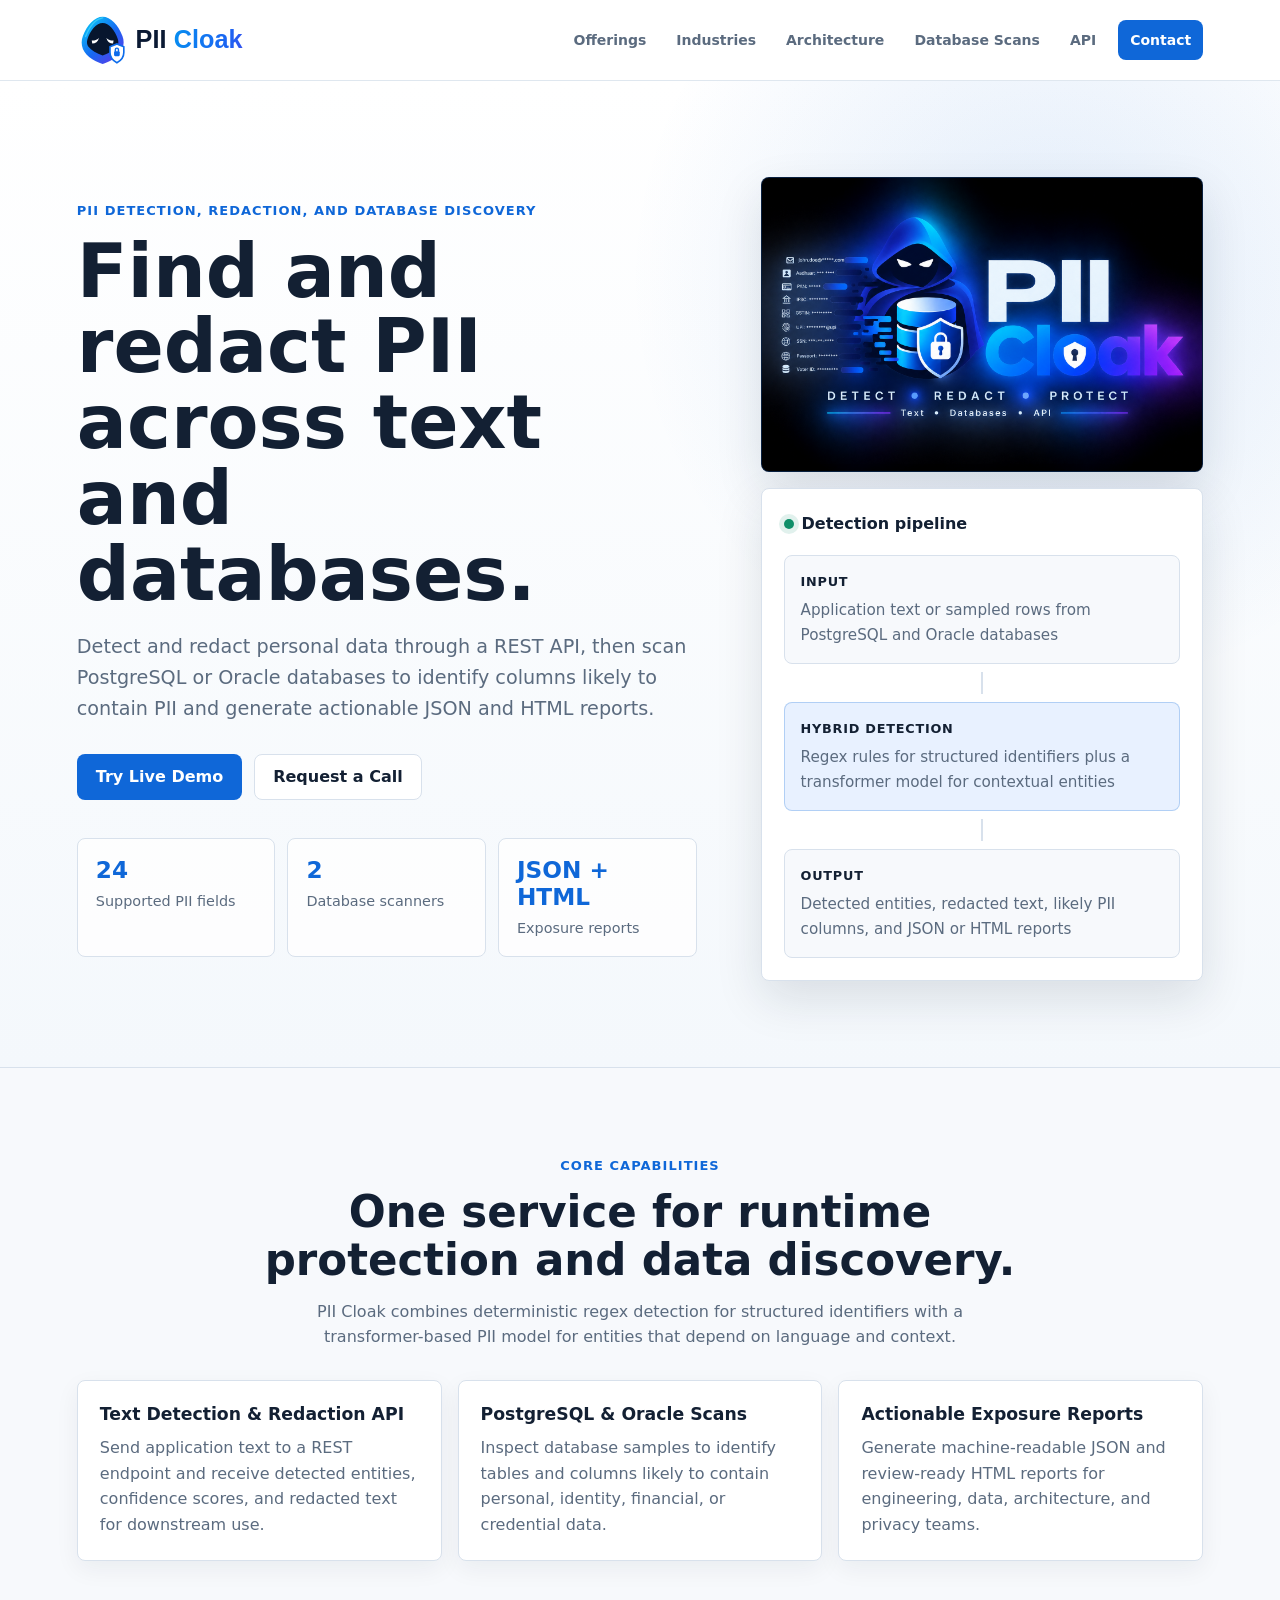
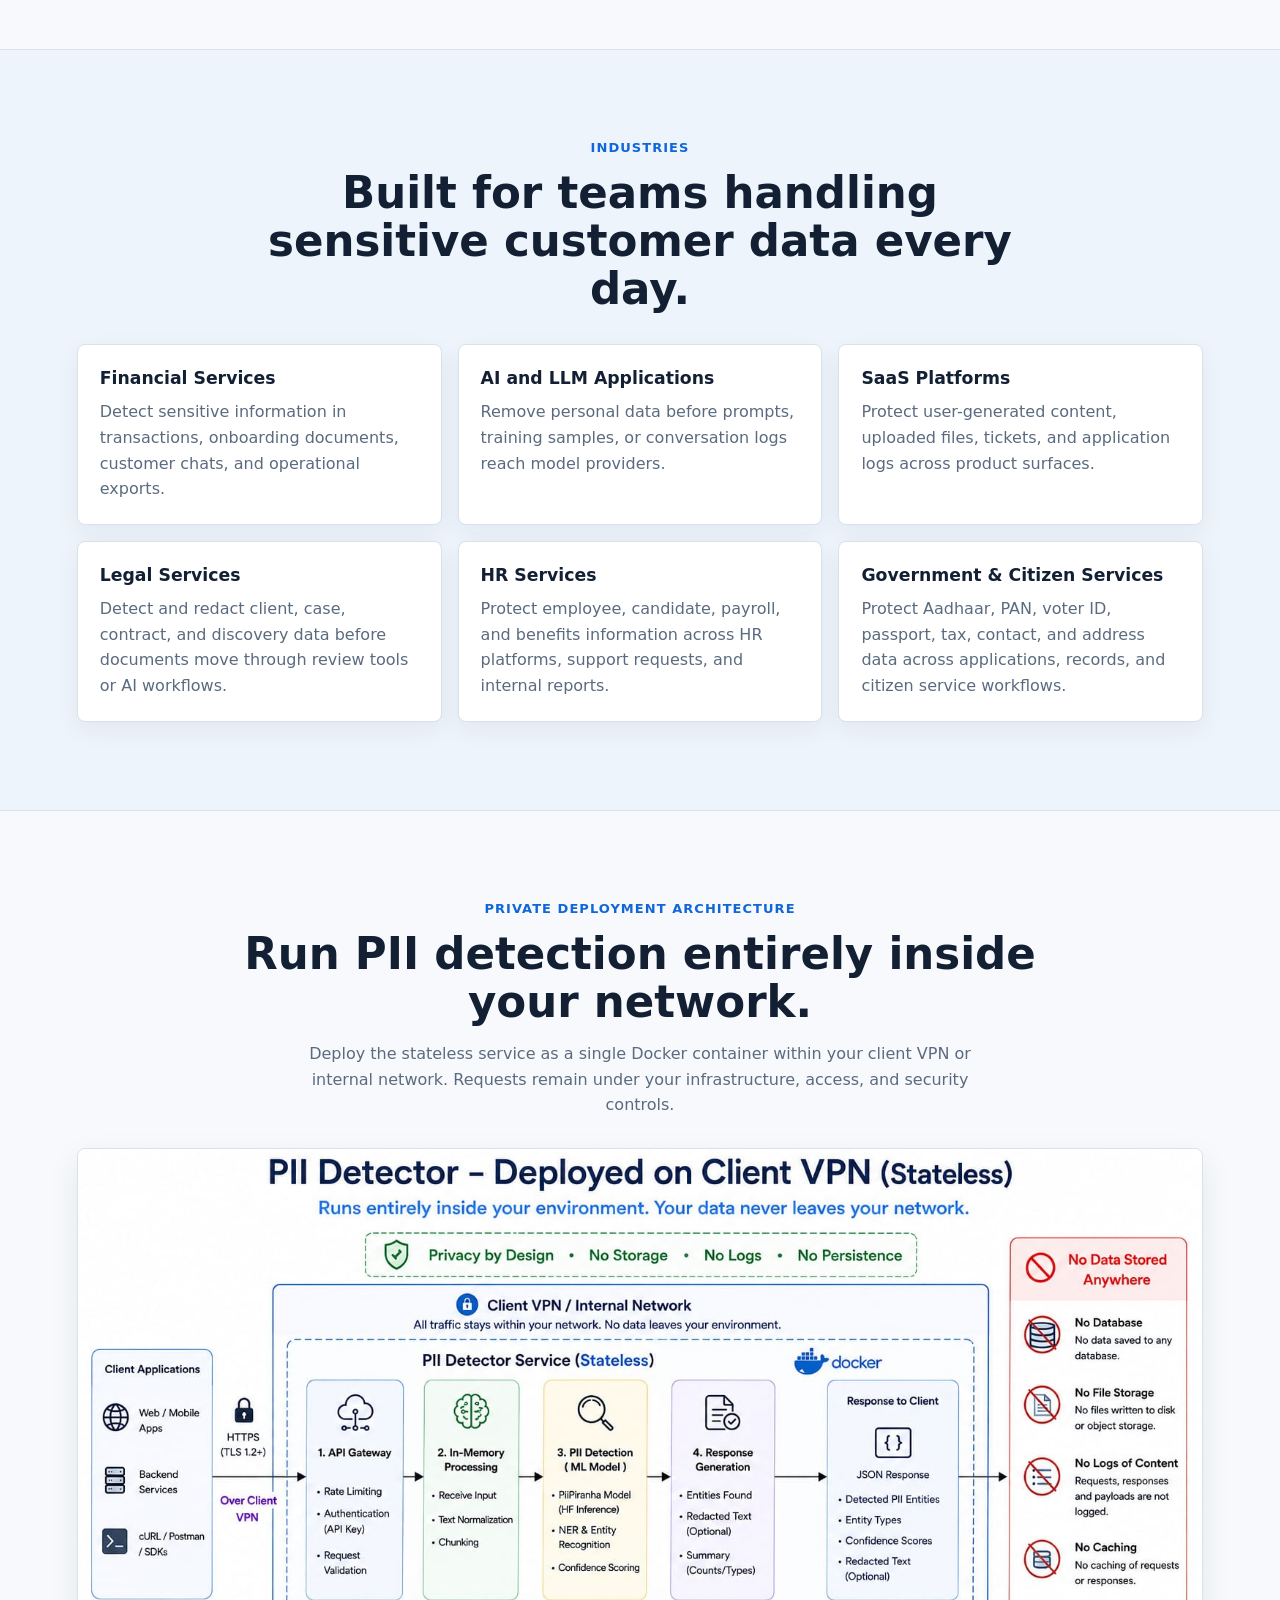
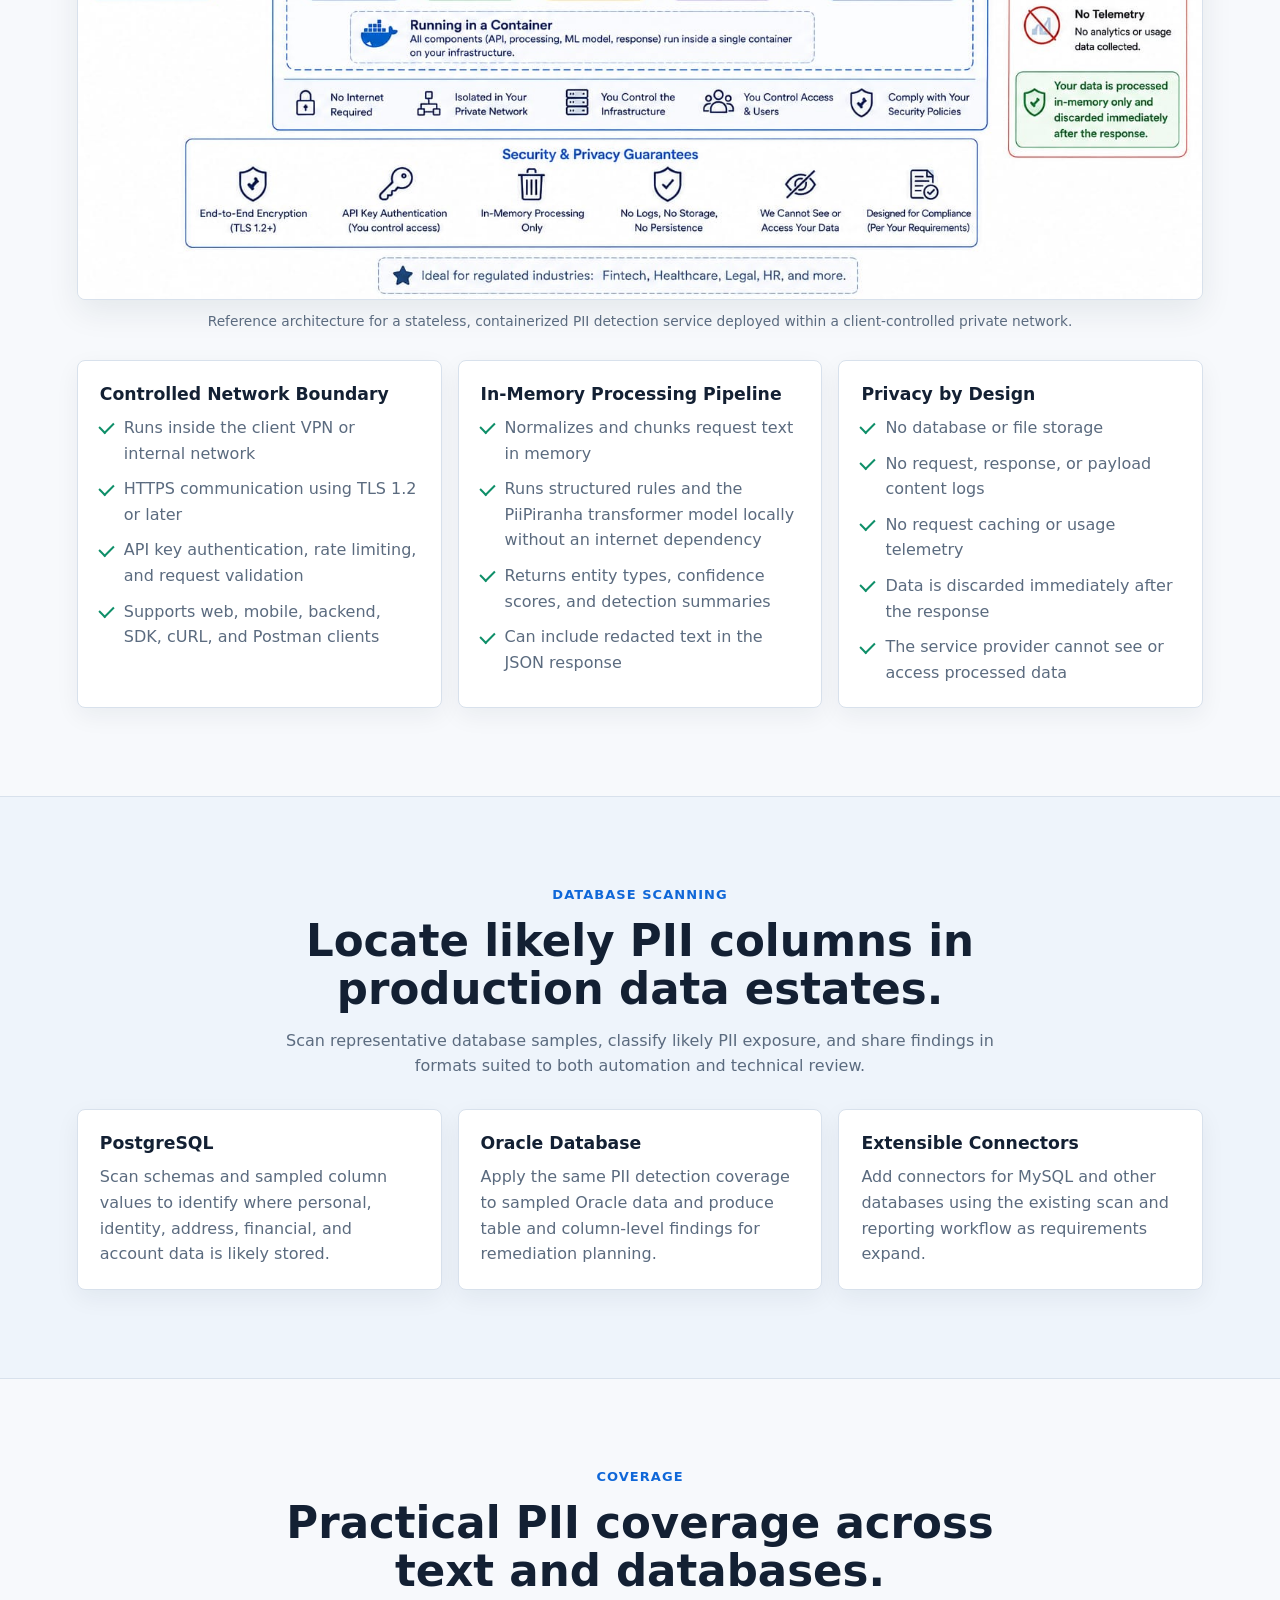
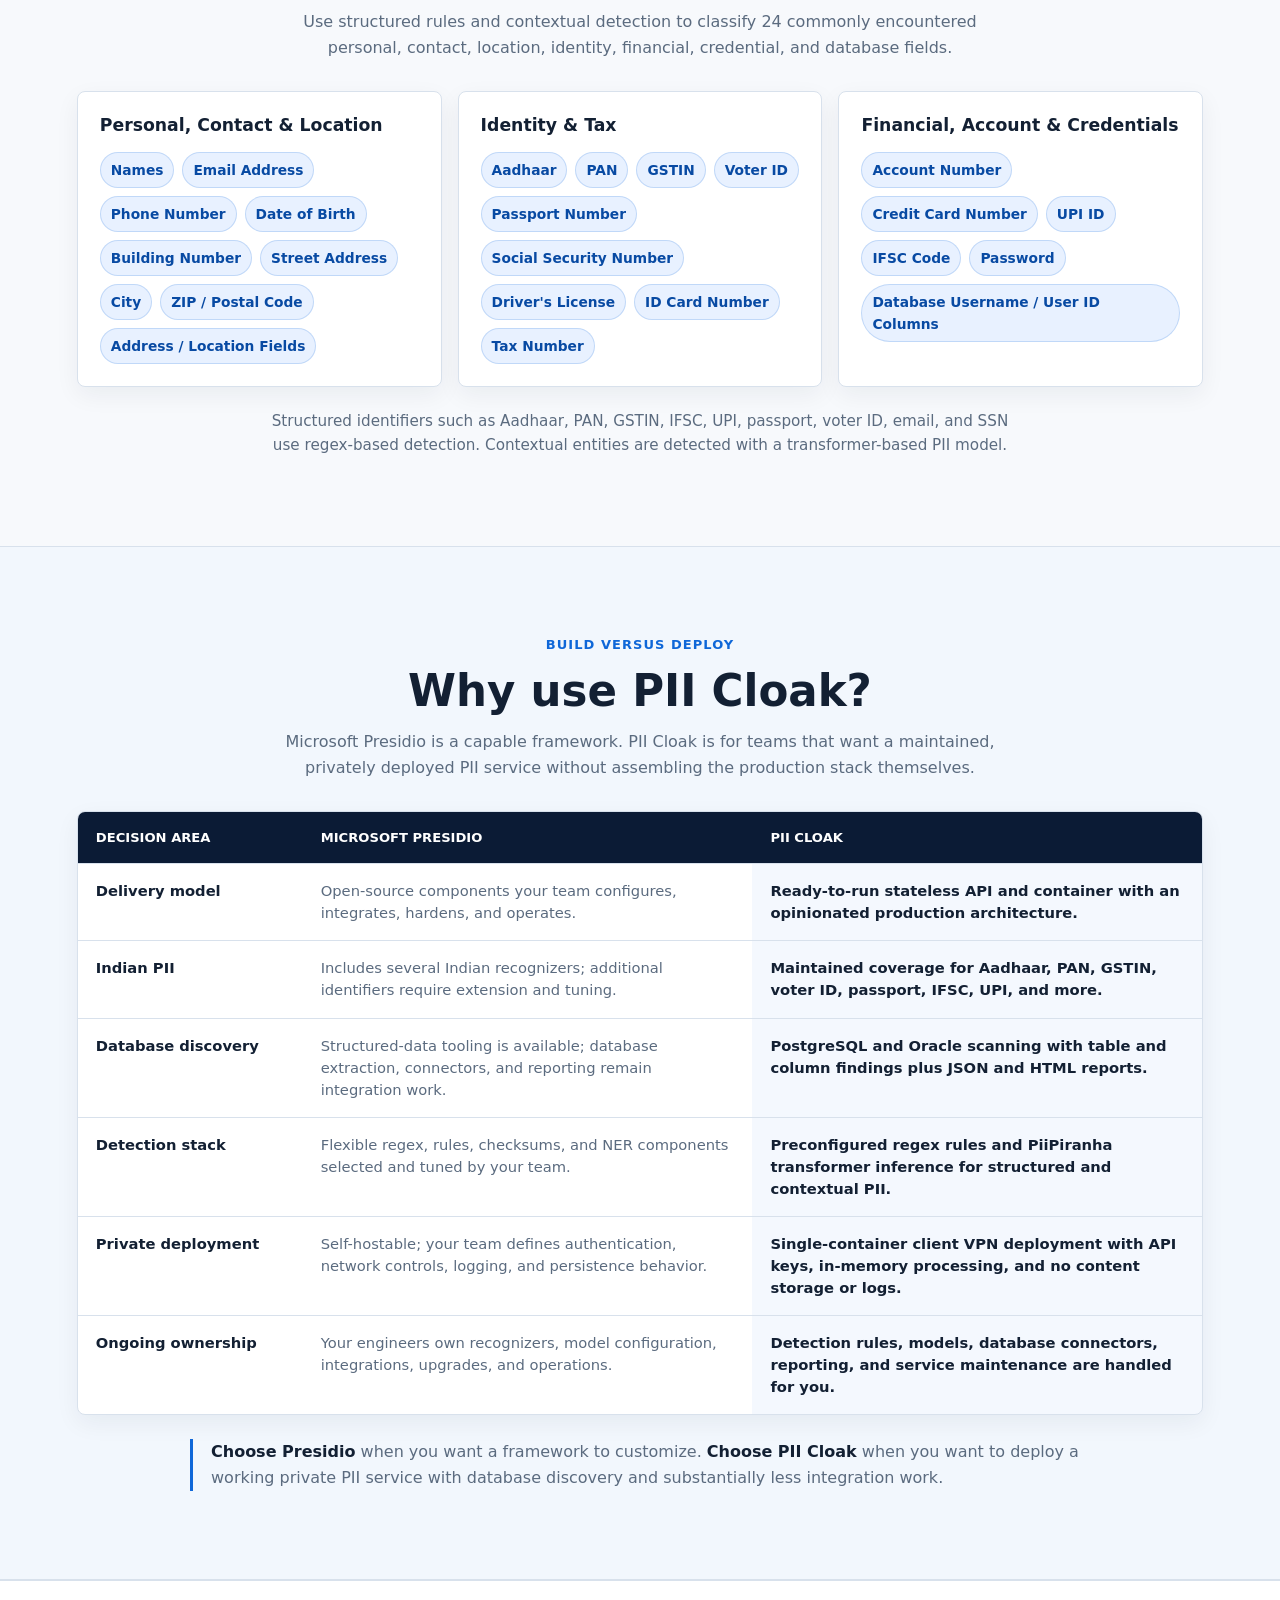
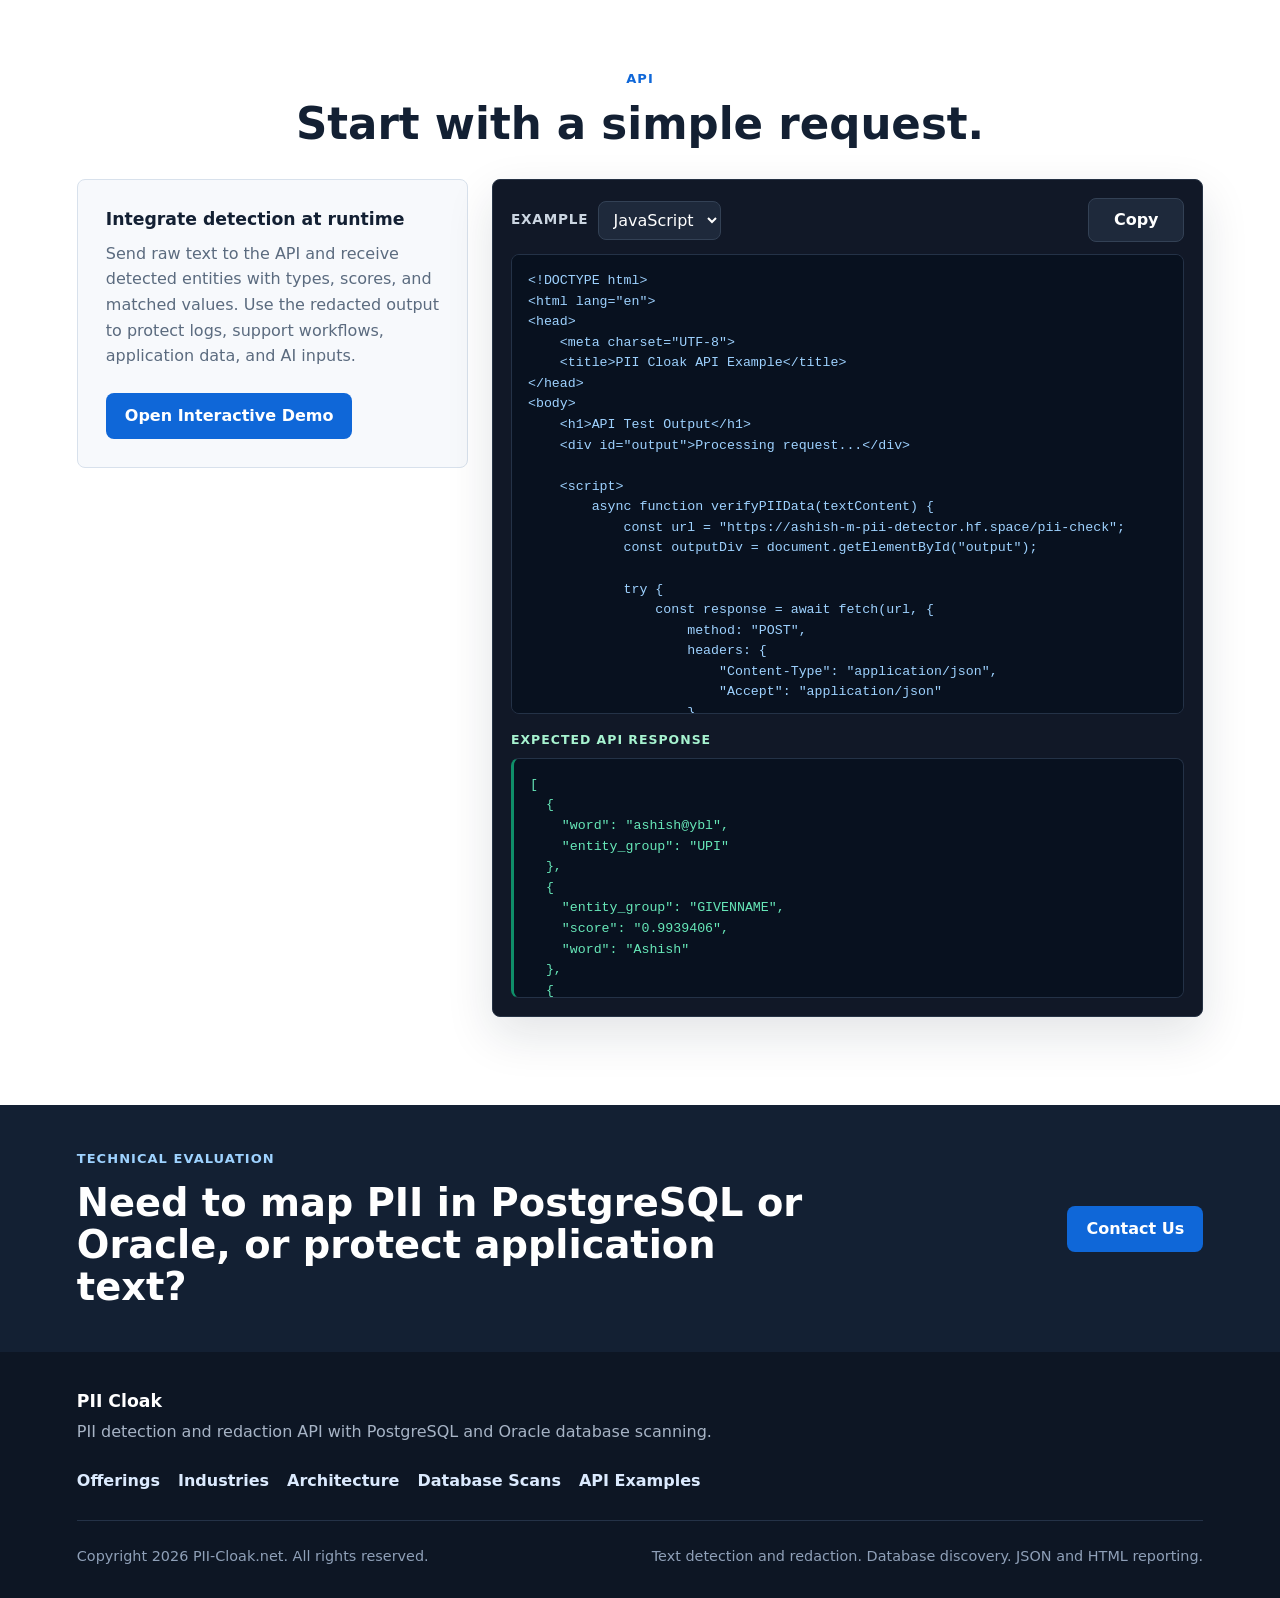
==== commit a7efbb76: "Expanded website for PII Cloak" ====
--- a/index.html
+++ b/index.html
@@ -1,843 +1,485 @@
+<!DOCTYPE html>
 <html lang="en">
 <head>
-<meta charset='utf-8'>
-<meta name='viewport' content='width=device-width,initial-scale=1'>
-<title>PII Cloak</title>
-<style>
-body{margin:0;font:15px Arial;background:#0b1120;color:#eef2ff}
-header{display:flex;justify-content:space-between;align-items:center;padding:12px 6%;background:#111827;border-bottom:1px solid #334155;position:sticky;top:0;z-index:10}
-a{color:#93c5fd;text-decoration:none;margin-left:16px}
-.menu-toggle,.menu-close{display:none}
-h1{font-size:38px;margin-top:0}
-h2{margin-top:0}
-.lead{color:#9fb0c7;font-size:16px;line-height:1.5}
-.btn{display:inline-block;background:#2563eb;color:#fff;padding:10px 18px;border-radius:7px;margin:16px 8px 0 0;text-decoration:none;cursor:pointer;border:none;font-size:15px}
-.btn:hover{background:#1d4ed8}
-.card{background:#172033;border:1px solid #334155;border-radius:10px;padding:18px}
-.grid{display:grid;grid-template-columns:repeat(auto-fit,minmax(140px,1fr));gap:14px}
-.badge{display:inline-block;background:#1e293b;border:1px solid #334155;padding:6px 12px;border-radius:999px;margin:5px;color:#93c5fd}
-.toolbar{display:flex;gap:10px;align-items:center;justify-content:center;margin-bottom:10px}
-select,button{background:#1e293b;color:#fff;border:1px solid #334155;border-radius:6px;padding:8px}
-button{cursor:pointer}
-pre{margin:0;background:#08111f;padding:14px;border-radius:8px;overflow:auto;color:#93c5fd;font-size:13px;white-space:pre-wrap}
-
-/* Response Box styling */
-.response-title {
-  margin-top: 15px;
-  margin-bottom: 8px;
-  font-size: 13px;
-  text-transform: uppercase;
-  letter-spacing: 0.5px;
-  color: #a7f3d0;
-  font-weight: bold;
-}
-.response-box {
-  color: #34d399;
-  border-left: 3px solid #10b981;
-}
-
-/* Two-column layout adjustments */
-.main-layout {
-  display: grid;
-  grid-template-columns: 1.2fr 1fr;
-  gap: 40px;
-  padding: 40px 6%;
-}
-.left-col > div {
-  margin-bottom: 40px;
-}
-.right-col {
-  position: sticky;
-  top: 80px;
-  align-self: start;
-}
-
-/* Demo Popup Modal styling */
-.modal-overlay {
-  display: none;
-  position: fixed;
-  top: 0; left: 0; width: 100%; height: 100%;
-  background: rgba(15, 23, 42, 0.8);
-  backdrop-filter: blur(4px);
-  z-index: 100;
-  justify-content: center;
-  align-items: center;
-}
-.modal-content {
-  background: #111827;
-  border: 1px solid #334155;
-  border-radius: 12px;
-  width: 90%;
-  max-width: 600px;
-  padding: 24px;
-  box-shadow: 0 20px 25px -5px rgba(0, 0, 0, 0.5);
-  position: relative;
-}
-.close-modal {
-  position: absolute;
-  top: 16px; right: 16px;
-  background: transparent;
-  border: none;
-  color: #94a3b8;
-  font-size: 20px;
-  cursor: pointer;
-}
-.close-modal:hover { color: #fff; }
-.demo-textarea {
-  width: 100%;
-  height: 100px;
-  background: #0f172a;
-  border: 1px solid #334155;
-  border-radius: 8px;
-  color: #fff;
-  padding: 12px;
-  font-family: Arial, sans-serif;
-  font-size: 14px;
-  resize: vertical;
-  box-sizing: border-box;
-  margin-top: 15px;
-  margin-bottom: 15px;
-}
-.demo-textarea:focus {
-  outline: none;
-  border-color: #2563eb;
-}
-.demo-response {
-  max-height: 200px;
-  margin-top: 15px;
-}
-
-@media (max-width: 1024px) {
-  body.menu-open{overflow:hidden}
-  header{padding:12px 5%}
-  header nav{
-    display:none;
-    position:fixed;
-    inset:0;
-    z-index:1000;
-    background:#0b1120;
-    padding:96px 8% 40px;
-    box-sizing:border-box;
-    flex-direction:column;
-    justify-content:center;
-    align-items:center;
-    gap:8px;
-  }
-  header nav.is-open{display:flex}
-  header nav a{
-    width:min(100%,420px);
-    margin:0;
-    padding:15px 20px;
-    border-radius:8px;
-    color:#eef2ff;
-    font-size:22px;
-    font-weight:600;
-    text-align:center;
-    box-sizing:border-box;
-  }
-  header nav a:hover,header nav a:focus-visible{background:#172033;color:#93c5fd;outline:none}
-  .menu-toggle,.menu-close{
-    display:flex;
-    align-items:center;
-    justify-content:center;
-    width:44px;
-    height:44px;
-    padding:0;
-    border:1px solid #475569;
-    border-radius:8px;
-    background:#172033;
-    color:#fff;
-    font-size:25px;
-    line-height:1;
-  }
-  .menu-close{position:absolute;top:12px;right:5%;font-size:28px}
-  .main-layout {
-    grid-template-columns: 1fr;
-    gap: 20px;
-  }
-  .right-col {
-    position: static;
-  }
-}
-
-.contact-cta {
-    margin: 40px 0;
-    padding: 24px;
-    text-align: center;
-    background: #1b2435;
-    border: 1px solid #2d3a55;
-    border-radius: 10px;
-}
-
-.contact-cta h3 {
-    margin: 0 0 8px;
-}
-
-.contact-cta p {
-    margin: 0 0 16px;
-    color: #b8c2d1;
-}
-
-.contact-links {
-    display: flex;
-    justify-content: center;
-    align-items: center;
-    flex-wrap: wrap;
-}
-
-.contact-links a {
-    color: #4da3ff;
-    text-decoration: none;
-}
-
-.contact-links a:hover {
-    text-decoration: underline;
-}
-
-.contact-links span {
-    color: #6b7280;
-}
-
-.contact-btn {
-    display: inline-block;
-    padding: 12px 24px;
-    background: #2563eb;
-    color: #fff;
-    text-decoration: none;
-    font-weight: 600;
-    border-radius: 8px;
-    transition: all 0.2s ease;
-}
-
-.contact-btn:hover {
-    background: #1d4ed8;
-    transform: translateY(-2px);
-}
-</style>
+  <meta charset="utf-8">
+  <meta name="viewport" content="width=device-width, initial-scale=1">
+  <title>PII Cloak | PII Detection API and Database Scanner</title>
+  <meta name="description" content="Detect and redact personal data in text, scan PostgreSQL and Oracle for likely PII columns, and generate JSON and HTML exposure reports with PII Cloak.">
+  <meta name="author" content="PII Cloak">
+  <meta name="robots" content="index, follow, max-image-preview:large, max-snippet:-1, max-video-preview:-1">
+  <meta name="theme-color" content="#0b1b35">
+  <link rel="canonical" href="https://pii-cloak.net/">
+  <link rel="icon" href="assets/images/logo/logo.svg" type="image/svg+xml">
+
+  <meta property="og:type" content="website">
+  <meta property="og:locale" content="en_US">
+  <meta property="og:site_name" content="PII Cloak">
+  <meta property="og:title" content="PII Cloak | PII Detection API and Database Scanner">
+  <meta property="og:description" content="Detect and redact PII in text, scan PostgreSQL and Oracle for likely PII columns, and generate JSON and HTML exposure reports.">
+  <meta property="og:url" content="https://pii-cloak.net/">
+  <meta property="og:image" content="https://pii-cloak.net/assets/images/logo/PII-Cloak-Logo-high-contrast.png">
+  <meta property="og:image:type" content="image/png">
+  <meta property="og:image:width" content="1536">
+  <meta property="og:image:height" content="1024">
+  <meta property="og:image:alt" content="PII Cloak detection, redaction, and data protection">
+
+  <meta name="twitter:card" content="summary_large_image">
+  <meta name="twitter:title" content="PII Cloak | PII Detection API and Database Scanner">
+  <meta name="twitter:description" content="Detect and redact PII in text and locate likely PII columns in PostgreSQL and Oracle databases.">
+  <meta name="twitter:image" content="https://pii-cloak.net/assets/images/logo/PII-Cloak-Logo-high-contrast.png">
+  <meta name="twitter:image:alt" content="PII Cloak detection, redaction, and data protection">
+
+  <script type="application/ld+json">
+    {
+      "@context": "https://schema.org",
+      "@graph": [
+        {
+          "@type": "Organization",
+          "@id": "https://pii-cloak.net/#organization",
+          "name": "PII Cloak",
+          "url": "https://pii-cloak.net/",
+          "logo": "https://pii-cloak.net/assets/images/logo/logo.svg",
+          "email": "enquiry@pii-cloak.net"
+        },
+        {
+          "@type": "WebSite",
+          "@id": "https://pii-cloak.net/#website",
+          "url": "https://pii-cloak.net/",
+          "name": "PII Cloak",
+          "description": "PII detection and redaction API with PostgreSQL and Oracle database scanning.",
+          "publisher": {
+            "@id": "https://pii-cloak.net/#organization"
+          }
+        },
+        {
+          "@type": "SoftwareApplication",
+          "@id": "https://pii-cloak.net/#software",
+          "name": "PII Cloak",
+          "applicationCategory": "SecurityApplication",
+          "operatingSystem": "Docker",
+          "url": "https://pii-cloak.net/",
+          "description": "Detect and redact personal data in text, scan PostgreSQL and Oracle databases for likely PII columns, and generate JSON and HTML reports.",
+          "publisher": {
+            "@id": "https://pii-cloak.net/#organization"
+          },
+          "featureList": [
+            "PII detection and redaction API",
+            "PostgreSQL database scanning",
+            "Oracle database scanning",
+            "JSON and HTML exposure reports",
+            "Stateless private-network deployment"
+          ]
+        }
+      ]
+    }
+  </script>
+  <link rel="stylesheet" href="assets/css/styles.css">
 </head>
 <body>
-<header>
-    <button class="menu-toggle" type="button" aria-label="Open navigation menu" aria-controls="primary-navigation" aria-expanded="false">☰</button>
-  <b style='color:#60a5fa'>PII Cloak</b>
-    <nav id="primary-navigation" aria-label="Primary Navigation">
-        <button class="menu-close" type="button" aria-label="Close navigation menu">&times;</button>
-        <a href="#offerings">Offerings</a>
-        <a href="#customers">Industries</a>
-        <a href="#enterprise">Enterprise</a>
-        <a href="#integrations">Integrations</a>
-        <a href="#examples">Examples</a>
-        <a href="mailto:ashishm@pii-cloak.net?subject=Enterprise%20License">
-            Contact
+  <header class="site-header">
+    <a class="brand" href="#hero" aria-label="PII Cloak home">
+      <img src="assets/images/logo/logo.svg" width="258" height="64" alt="PII Cloak" class="logo">
+    </a>
+
+    <button class="menu-toggle" type="button" aria-label="Open navigation menu" aria-controls="primary-navigation" aria-expanded="false">
+      <span></span>
+      <span></span>
+      <span></span>
+    </button>
+
+    <nav id="primary-navigation" class="primary-nav" aria-label="Primary Navigation">
+      <button class="menu-close" type="button" aria-label="Close navigation menu">
+        <span aria-hidden="true"></span>
+        <span aria-hidden="true"></span>
+      </button>
+      <a href="#offerings">Offerings</a>
+      <a href="#customers">Industries</a>
+      <a href="#enterprise">Architecture</a>
+      <a href="#integrations">Database Scans</a>
+      <a href="#examples">API</a>
+      <a class="nav-cta" href="mailto:enquiry@pii-cloak.net?subject=Enterprise%20License">Contact</a>
+    </nav>
+  </header>
+
+  <main>
+    <section id="hero" class="hero-section">
+      <div class="hero-content">
+        <div class="eyebrow">PII detection, redaction, and database discovery</div>
+        <h1>Find and redact PII across text and databases.</h1>
+        <p class="lead">
+          Detect and redact personal data through a REST API, then scan PostgreSQL or Oracle databases
+          to identify columns likely to contain PII and generate actionable JSON and HTML reports.
+        </p>
+
+        <div class="hero-actions" aria-label="Primary actions">
+          <button class="btn btn-primary" type="button" onclick="openDemo()">Try Live Demo</button>
+          <a class="btn btn-secondary" href="mailto:enquiry@pii-cloak.net?subject=Enterprise%20License">Request a Call</a>
+        </div>
+
+        <div class="metrics" aria-label="Trust metrics">
+          <div class="metric">
+            <strong>24</strong>
+            <span>Supported PII fields</span>
+          </div>
+          <div class="metric">
+            <strong>2</strong>
+            <span>Database scanners</span>
+          </div>
+          <div class="metric">
+            <strong>JSON + HTML</strong>
+            <span>Exposure reports</span>
+          </div>
+        </div>
+      </div>
+
+      <div class="hero-visual">
+        <img src="assets/images/logo/PII-Cloak-Logo-high-contrast.png" width="1536" height="1024" decoding="async" fetchpriority="high" alt="PII Cloak detect, redact, and protect visual" class="hero-image">
+
+        <aside class="hero-panel" aria-label="Detection summary">
+          <div class="panel-header">
+            <span class="status-dot"></span>
+            <span>Detection pipeline</span>
+          </div>
+          <div class="scan-card">
+            <span class="scan-label">Input</span>
+            <p>Application text or sampled rows from PostgreSQL and Oracle databases</p>
+          </div>
+          <div class="scan-flow" aria-hidden="true"></div>
+          <div class="scan-card highlighted">
+            <span class="scan-label">Hybrid detection</span>
+            <p>Regex rules for structured identifiers plus a transformer model for contextual entities</p>
+          </div>
+          <div class="scan-flow" aria-hidden="true"></div>
+          <div class="scan-card">
+            <span class="scan-label">Output</span>
+            <p>Detected entities, redacted text, likely PII columns, and JSON or HTML reports</p>
+          </div>
+        </aside>
+      </div>
+    </section>
+
+    <section id="offerings" class="section">
+      <div class="section-heading">
+        <span class="eyebrow">Core capabilities</span>
+        <h2>One service for runtime protection and data discovery.</h2>
+        <p>
+          PII Cloak combines deterministic regex detection for structured identifiers with a
+          transformer-based PII model for entities that depend on language and context.
+        </p>
+      </div>
+
+      <div class="feature-grid">
+        <article class="card">
+          <h3>Text Detection &amp; Redaction API</h3>
+          <p>Send application text to a REST endpoint and receive detected entities, confidence scores, and redacted text for downstream use.</p>
+        </article>
+        <article class="card">
+          <h3>PostgreSQL &amp; Oracle Scans</h3>
+          <p>Inspect database samples to identify tables and columns likely to contain personal, identity, financial, or credential data.</p>
+        </article>
+        <article class="card">
+          <h3>Actionable Exposure Reports</h3>
+          <p>Generate machine-readable JSON and review-ready HTML reports for engineering, data, architecture, and privacy teams.</p>
+        </article>
+      </div>
+    </section>
+
+    <section id="customers" class="section section-muted">
+      <div class="section-heading">
+        <span class="eyebrow">Industries</span>
+        <h2>Built for teams handling sensitive customer data every day.</h2>
+      </div>
+
+      <div class="feature-grid">
+        <article class="card">
+          <h3>Financial Services</h3>
+          <p>Detect sensitive information in transactions, onboarding documents, customer chats, and operational exports.</p>
+        </article>
+        <article class="card">
+          <h3>AI and LLM Applications</h3>
+          <p>Remove personal data before prompts, training samples, or conversation logs reach model providers.</p>
+        </article>
+        <article class="card">
+          <h3>SaaS Platforms</h3>
+          <p>Protect user-generated content, uploaded files, tickets, and application logs across product surfaces.</p>
+        </article>
+        <article class="card">
+          <h3>Legal Services</h3>
+          <p>Detect and redact client, case, contract, and discovery data before documents move through review tools or AI workflows.</p>
+        </article>
+        <article class="card">
+          <h3>HR Services</h3>
+          <p>Protect employee, candidate, payroll, and benefits information across HR platforms, support requests, and internal reports.</p>
+        </article>
+        <article class="card">
+          <h3>Government &amp; Citizen Services</h3>
+          <p>Protect Aadhaar, PAN, voter ID, passport, tax, contact, and address data across applications, records, and citizen service workflows.</p>
+        </article>
+      </div>
+    </section>
+
+    <section id="enterprise" class="section">
+      <div class="section-heading">
+        <span class="eyebrow">Private deployment architecture</span>
+        <h2>Run PII detection entirely inside your network.</h2>
+        <p>Deploy the stateless service as a single Docker container within your client VPN or internal network. Requests remain under your infrastructure, access, and security controls.</p>
+      </div>
+
+      <figure class="architecture-figure">
+        <a href="assets/images/architecture/pii-cloak-client-vpn-architecture.jpeg" target="_blank" rel="noopener" aria-label="Open the client VPN deployment architecture diagram at full size">
+          <img src="assets/images/architecture/pii-cloak-client-vpn-architecture.jpeg" width="1536" height="1024" loading="lazy" alt="PII Cloak stateless deployment inside a client VPN, showing API gateway, in-memory processing, PII detection, response generation, and JSON response stages">
         </a>
+        <figcaption>Reference architecture for a stateless, containerized PII detection service deployed within a client-controlled private network.</figcaption>
+      </figure>
+
+      <div class="feature-grid">
+        <article class="card">
+          <h3>Controlled Network Boundary</h3>
+          <ul class="check-list">
+            <li>Runs inside the client VPN or internal network</li>
+            <li>HTTPS communication using TLS 1.2 or later</li>
+            <li>API key authentication, rate limiting, and request validation</li>
+            <li>Supports web, mobile, backend, SDK, cURL, and Postman clients</li>
+          </ul>
+        </article>
+        <article class="card">
+          <h3>In-Memory Processing Pipeline</h3>
+          <ul class="check-list">
+            <li>Normalizes and chunks request text in memory</li>
+            <li>Runs structured rules and the PiiPiranha transformer model locally without an internet dependency</li>
+            <li>Returns entity types, confidence scores, and detection summaries</li>
+            <li>Can include redacted text in the JSON response</li>
+          </ul>
+        </article>
+        <article class="card">
+          <h3>Privacy by Design</h3>
+          <ul class="check-list">
+            <li>No database or file storage</li>
+            <li>No request, response, or payload content logs</li>
+            <li>No request caching or usage telemetry</li>
+            <li>Data is discarded immediately after the response</li>
+            <li>The service provider cannot see or access processed data</li>
+          </ul>
+        </article>
+      </div>
+    </section>
+
+    <section id="integrations" class="section section-muted">
+      <div class="section-heading">
+        <span class="eyebrow">Database scanning</span>
+        <h2>Locate likely PII columns in production data estates.</h2>
+        <p>Scan representative database samples, classify likely PII exposure, and share findings in formats suited to both automation and technical review.</p>
+      </div>
+
+      <div class="feature-grid">
+        <article class="card">
+          <h3>PostgreSQL</h3>
+          <p>Scan schemas and sampled column values to identify where personal, identity, address, financial, and account data is likely stored.</p>
+        </article>
+        <article class="card">
+          <h3>Oracle Database</h3>
+          <p>Apply the same PII detection coverage to sampled Oracle data and produce table and column-level findings for remediation planning.</p>
+        </article>
+        <article class="card">
+          <h3>Extensible Connectors</h3>
+          <p>Add connectors for MySQL and other databases using the existing scan and reporting workflow as requirements expand.</p>
+        </article>
+      </div>
+    </section>
+
+    <section id="pii" class="section">
+      <div class="section-heading">
+        <span class="eyebrow">Coverage</span>
+        <h2>Practical PII coverage across text and databases.</h2>
+        <p>Use structured rules and contextual detection to classify 24 commonly encountered personal, contact, location, identity, financial, credential, and database fields.</p>
+      </div>
+
+      <div class="identifier-grid">
+        <article class="card">
+          <h3>Personal, Contact &amp; Location</h3>
+          <div class="badge-group">
+            <span class="badge">Names</span>
+            <span class="badge">Email Address</span>
+            <span class="badge">Phone Number</span>
+            <span class="badge">Date of Birth</span>
+            <span class="badge">Building Number</span>
+            <span class="badge">Street Address</span>
+            <span class="badge">City</span>
+            <span class="badge">ZIP / Postal Code</span>
+            <span class="badge">Address / Location Fields</span>
+          </div>
+        </article>
+
+        <article class="card">
+          <h3>Identity &amp; Tax</h3>
+          <div class="badge-group">
+            <span class="badge">Aadhaar</span>
+            <span class="badge">PAN</span>
+            <span class="badge">GSTIN</span>
+            <span class="badge">Voter ID</span>
+            <span class="badge">Passport Number</span>
+            <span class="badge">Social Security Number</span>
+            <span class="badge">Driver's License</span>
+            <span class="badge">ID Card Number</span>
+            <span class="badge">Tax Number</span>
+          </div>
+        </article>
+
+        <article class="card">
+          <h3>Financial, Account &amp; Credentials</h3>
+          <div class="badge-group">
+            <span class="badge">Account Number</span>
+            <span class="badge">Credit Card Number</span>
+            <span class="badge">UPI ID</span>
+            <span class="badge">IFSC Code</span>
+            <span class="badge">Password</span>
+            <span class="badge">Database Username / User ID Columns</span>
+          </div>
+        </article>
+      </div>
+
+      <p class="note">
+        Structured identifiers such as Aadhaar, PAN, GSTIN, IFSC, UPI, passport, voter ID, email, and SSN use regex-based detection. Contextual entities are detected with a transformer-based PII model.
+      </p>
+    </section>
+
+    <section id="why-pii-cloak" class="section comparison-section">
+      <div class="section-heading">
+        <span class="eyebrow">Build versus deploy</span>
+        <h2>Why use PII Cloak?</h2>
+        <p>Microsoft Presidio is a capable framework. PII Cloak is for teams that want a maintained, privately deployed PII service without assembling the production stack themselves.</p>
+      </div>
+
+      <div class="comparison-table-wrap">
+        <table class="comparison-table">
+          <caption class="sr-only">Technical comparison of Microsoft Presidio and PII Cloak</caption>
+          <thead>
+            <tr>
+              <th scope="col">Decision area</th>
+              <th scope="col">Microsoft Presidio</th>
+              <th scope="col">PII Cloak</th>
+            </tr>
+          </thead>
+          <tbody>
+            <tr>
+              <th scope="row">Delivery model</th>
+              <td data-label="Microsoft Presidio">Open-source components your team configures, integrates, hardens, and operates.</td>
+              <td data-label="PII Cloak">Ready-to-run stateless API and container with an opinionated production architecture.</td>
+            </tr>
+            <tr>
+              <th scope="row">Indian PII</th>
+              <td data-label="Microsoft Presidio">Includes several Indian recognizers; additional identifiers require extension and tuning.</td>
+              <td data-label="PII Cloak">Maintained coverage for Aadhaar, PAN, GSTIN, voter ID, passport, IFSC, UPI, and more.</td>
+            </tr>
+            <tr>
+              <th scope="row">Database discovery</th>
+              <td data-label="Microsoft Presidio">Structured-data tooling is available; database extraction, connectors, and reporting remain integration work.</td>
+              <td data-label="PII Cloak">PostgreSQL and Oracle scanning with table and column findings plus JSON and HTML reports.</td>
+            </tr>
+            <tr>
+              <th scope="row">Detection stack</th>
+              <td data-label="Microsoft Presidio">Flexible regex, rules, checksums, and NER components selected and tuned by your team.</td>
+              <td data-label="PII Cloak">Preconfigured regex rules and PiiPiranha transformer inference for structured and contextual PII.</td>
+            </tr>
+            <tr>
+              <th scope="row">Private deployment</th>
+              <td data-label="Microsoft Presidio">Self-hostable; your team defines authentication, network controls, logging, and persistence behavior.</td>
+              <td data-label="PII Cloak">Single-container client VPN deployment with API keys, in-memory processing, and no content storage or logs.</td>
+            </tr>
+            <tr>
+              <th scope="row">Ongoing ownership</th>
+              <td data-label="Microsoft Presidio">Your engineers own recognizers, model configuration, integrations, upgrades, and operations.</td>
+              <td data-label="PII Cloak">Detection rules, models, database connectors, reporting, and service maintenance are handled for you.</td>
+            </tr>
+          </tbody>
+        </table>
+      </div>
+
+      <p class="comparison-takeaway"><strong>Choose Presidio</strong> when you want a framework to customize. <strong>Choose PII Cloak</strong> when you want to deploy a working private PII service with database discovery and substantially less integration work.</p>
+    </section>
+
+    <section id="examples" class="section api-section">
+      <div class="section-heading">
+        <span class="eyebrow">API</span>
+        <h2>Start with a simple request.</h2>
+      </div>
+
+      <div class="api-layout">
+        <div class="api-copy">
+          <h3>Integrate detection at runtime</h3>
+          <p>
+            Send raw text to the API and receive detected entities with types, scores, and matched values.
+            Use the redacted output to protect logs, support workflows, application data, and AI inputs.
+          </p>
+          <button class="btn btn-primary" type="button" onclick="openDemo()">Open Interactive Demo</button>
+        </div>
+
+        <div class="code-card">
+          <div class="toolbar">
+            <label for="lang">Example</label>
+            <select id="lang">
+              <option>JavaScript</option>
+              <option>cURL</option>
+              <option>Python</option>
+              <option>PHP</option>
+              <option>Java</option>
+              <option>Ruby</option>
+            </select>
+            <button id="copy-code-button" type="button" onclick="copyCode()">Copy</button>
+            <span id="copy-status" class="sr-only" aria-live="polite"></span>
+          </div>
+          <pre id="code"></pre>
+
+          <div class="response-title">Expected API Response</div>
+          <pre class="response-box" id="response-box"></pre>
+        </div>
+      </div>
+    </section>
+
+    <section class="contact-cta" aria-label="Contact sales">
+      <div>
+        <span class="eyebrow">Technical evaluation</span>
+        <h2>Need to map PII in PostgreSQL or Oracle, or protect application text?</h2>
+      </div>
+      <a class="btn btn-primary" href="mailto:enquiry@pii-cloak.net?subject=PII%20Detector%20Enterprise%20Inquiry">Contact Us</a>
+    </section>
+  </main>
+
+  <footer class="site-footer">
+    <div>
+      <h3>PII Cloak</h3>
+      <p>PII detection and redaction API with PostgreSQL and Oracle database scanning.</p>
+    </div>
+
+    <nav aria-label="Footer navigation">
+      <a href="#offerings">Offerings</a>
+      <a href="#customers">Industries</a>
+      <a href="#enterprise">Architecture</a>
+      <a href="#integrations">Database Scans</a>
+      <a href="#examples">API Examples</a>
     </nav>
-</header>
-
-<main class="main-layout">
-  <div class="left-col">
-    <div>
-	<!-- Hero Section -->
-	<section id="hero">
-		<h1>PII Cloak (Enterprise PII Detection API)</h1>
-		<p class="lead" style="max-width:720px;">
-		Detect, classify, and redact personally identifiable information in enterprise data systems 
-		using a fast, secure REST API - US and India-ready.
-		Prevent sensitive customer information from leaking into AI systems, logs, databases, support tickets and third-party services.
-		</p>
-
-		<div style="margin-top:24px;">
-			<button class="btn" onclick="openDemo()">Try Live Demo</button>
-
-			<a href="mailto:ashishm@pii-cloak.net?subject=Enterprise%20License"
-			   class="contact-btn">
-				Request a Call	
-			</a>
-		</div>
-
-		<!-- Trust Metrics -->
-		<div style="
-			    display:grid;
-			    grid-template-columns:repeat(auto-fit,minmax(170px,1fr));
-			    gap:12px;
-			    margin-top:30px;
-			    ">
-
-			<div class="card" style="padding:14px;text-align:center;">
-				<div style="font-size:20px;font-weight:bold;color:#60a5fa;">20+</div>
-				<div style="color:#b8c2d1;">Supported Identifiers</div>
-			</div>
-
-			<div class="card" style="padding:14px;text-align:center;">
-				<div style="font-size:20px;font-weight:bold;color:#60a5fa;">Zero</div>
-				<div style="color:#b8c2d1;">Data Retention</div>
-			</div>
-
-			<div class="card" style="padding:14px;text-align:center;">
-				<div style="font-size:20px;font-weight:bold;color:#60a5fa;">Multi-region</div>
-				<div style="color:#b8c2d1;">Cloud / On-Prem Infra</div>
-			</div>
-		</div>
-	</section>
+
+    <div class="footer-bottom">
+      <span>Copyright 2026 PII-Cloak.net. All rights reserved.</span>
+      <span>Text detection and redaction. Database discovery. JSON and HTML reporting.</span>
     </div>
-
-    <section id="why-us" >
-    <h2>Why use PII Cloak?</h2>
-    <p class="lead" style="max-width:700px;">
-    While frameworks like Microsoft Presidio are powerful and highly customizable, they often require integration effort and infrastructure. PII Cloak is designed as a ready-to-use API that delivers fast PII detection with minimal setup, allowing teams to integrate privacy protection in minutes instead of days. Further, we help you with quick integrations into your data pipeline in a variety of deployment models.
-    </p>
-    </section>
-
-    <section id="customers" >
-    <h2>Industries</h2>
-    <div class="grid">
-        <div class="card">
-            <h3>🏦 Financial Services</h3>
-            <p>Protect customer data, meet compliance requirements, and detect sensitive information in transactions and documents.</p>
-        </div>
-
-        <div class="card">
-            <h3>🤖 AI & LLM Applications</h3>
-            <p>Remove sensitive information before sending prompts to language models or storing conversation history.</p>
-        </div>
-
-        <div class="card">
-            <h3>☁ SaaS Platforms</h3>
-            <p>Automatically detect and redact PII in user-generated content, support tickets, uploads, and application logs.</p>
-        </div>
-    </div>
-    </section>
-
-    <section id="enterprise" style="margin-top:40px;">
-	    <h2>Enterprise Deployment</h2>
-	    <div class="grid">
-		    <div class="card">
-			    <h3>🔒 Security</h3>
-			    <ul style="padding-left:10px;line-height:1.8;margin:0;">
-				    <li>HTTPS encrypted API communication</li>
-				    <li>Stateless request processing</li>
-				    <li>No persistent storage of submitted data</li>
-				    <li>Private deployments available</li>
-			    </ul>
-		    </div>
-
-		    <div class="card">
-			    <h3>🏢 Environments</h3>
-			    <ul style="padding-left:18px;line-height:1.8;margin:0;">
-				    <li>Cloud-hosted API</li>
-				    <li>On-premise deployment</li>
-				    <li>Private Cloud (AWS, Azure, GCP)</li>
-				    <li>Container support</li>
-			    </ul>
-		    </div>
-
-		    <div class="card">
-			    <h3>🌍 Regions</h3>
-			    <ul style="padding-left:18px;line-height:1.8;margin:0;">
-				    <li>Global API availability</li>
-				    <li>India, US, Europe, West Asia deployments available</li>
-				    <li>Region-specific PII detection</li>
-			    </ul>
-		    </div>
-	    </div>
-    </section>
-
-    <br/><br/>
-    <section id="integrations">
-	    <h2>Supported Integrations</h2>
-	    <div class="grid">
-		    <div class="card">
-			    <h3>🗄️ Databases</h3>
-			    <p>PostgreSQL, MySQL, MongoDB, SQL Server, Oracle</p>
-		    </div>
-		    <div class="card">
-			    <h3>☁️ Object Store</h3>
-			    <p>Amazon S3, Azure Blob Storage, Google Cloud Storage</p>
-		    </div>
-		    <div class="card">
-			    <h3>⚡ Data Pipelines</h3>
-			    <p>Kafka, RabbitMQ, Snowflake, BigQuery, Redshift</p>
-		    </div>
-	    </div>
-    </section>
-
-    <section id="pii" style="margin-top:40px;">
-    <h2>Supported Identifiers</h2>
-    <p class="lead" style="max-width:700px;">
-        Detect and classify commonly used global identifiers together with
-        India-specific personal and financial identifiers.
-    </p>
-
-    <div class="grid" style="grid-template-columns:repeat(auto-fit,minmax(260px,1fr));">
-        <!-- Global -->
-        <div class="card">
-            <h3>🌍 Global Identifiers</h3>
-            <div style="margin-top:12px;">
-                <span class="badge">Email Address</span>
-                <span class="badge">Phone Number</span>
-                <span class="badge">Given Name</span>
-                <span class="badge">Username</span>
-                <span class="badge">Date of Birth</span>
-                <span class="badge">City</span>
-                <span class="badge">ZIP / Postal Code</span>
-                <span class="badge">Passport Number</span>
-                <span class="badge">Social Security Number (SSN)</span>
-            </div>
-        </div>
-
-        <!-- India -->
-        <div class="card">
-            <h3>🇮🇳 India-Specific</h3>
-            <div style="margin-top:12px;">
-                <span class="badge">Aadhaar</span>
-                <span class="badge">PAN</span>
-                <span class="badge">GSTIN</span>
-                <span class="badge">Voter ID</span>
-                <span class="badge">Indian Passport</span>
-                <span class="badge">PIN Code</span>
-            </div>
-        </div>
-
-        <!-- Financial -->
-        <div class="card">
-            <h3>💳 Financial Identifiers</h3>
-            <div style="margin-top:12px;">
-                <span class="badge">Credit Card Number</span>
-                <span class="badge">UPI ID</span>
-                <span class="badge">IFSC Code</span>
-            </div>
-        </div>
-    </div>
-
-    <p style="margin-top:18px;color:#9fb0c7;font-size:14px;">
-        Need additional entity types? Custom identifiers and domain-specific
-        recognizers can be added for enterprise deployments.
-    </p>
-    </section>
-
-    <section class="contact-cta">
-    <h3>Need a Custom Solution?</h3>
-    <p align="left">
-	Managed deployments, custom PII detection or custom integrations?
-    </p>
-
-    <div class="contact-links">
-	Contact us at<a href="mailto:ashishm@pii-cloak.net">ashishm@pii-cloak.net</a>
-    </div>
-    </section>
-  </div>
-
-  <div class="right-col" id='examples'>
-    <h2>API Examples</h2>
-    <div class=card>
-      <div class=toolbar>
-        <select id=lang>
-          <option>JavaScript</option>
-          <option>cURL</option>
-          <option>Python</option>
-          <option>PHP</option>
-          <option>Java</option>
-          <option>Ruby</option>
-        </select>
-        <button onclick='copyCode()'>📋 Copy</button>
-      </div>
-      <pre id=code></pre>
-      
-      <div class="response-title">Expected API Response</div>
-      <pre class="response-box" id="response-box"></pre>
+  </footer>
+
+  <div class="modal-overlay" id="demoModal" onclick="closeDemoOnOverlay(event)">
+    <div class="modal-content" role="dialog" aria-modal="true" aria-labelledby="demo-title">
+      <button class="close-modal" type="button" onclick="closeDemo()" aria-label="Close demo">Close</button>
+      <h3 id="demo-title">Interactive API Demo</h3>
+      <p class="lead">Enter raw text containing sensitive PII strings to evaluate response data.</p>
+      <textarea class="demo-textarea" id="demoInput" placeholder="Type or paste sample text here..."></textarea>
+      <button class="btn btn-primary" type="button" id="submitDemoBtn" onclick="runLiveDemo()">Analyze Text</button>
+
+      <div id="demoResponseArea" class="demo-response-area">
+        <div class="response-title">Live API Response</div>
+        <pre class="response-box demo-response" id="demoResponseBox"></pre>
+      </div>
     </div>
   </div>
-</main>
-
-<footer style="margin-top:60px;padding:40px 6%;background:#111827;border-top:1px solid #334155;color:#cbd5e1;">
-  <div style="display:grid;grid-template-columns:repeat(auto-fit,minmax(220px,1fr));gap:30px;">
-
-    <!-- Brand -->
-    <div>
-      <h3 style="margin-top:0;color:#60a5fa;">PII Detector API</h3>
-      <p style="line-height:1.7;color:#94a3b8;">
-        Enterprise-grade REST API for detecting and redacting personally identifiable information across structured and unstructured data.
-      </p>
-    </div>
-
-    <!-- Product -->
-    <div>
-      <h4 style="margin-top:0;color:#fff;">Product</h4>
-
-      <ul>
-      <li><a href="#offerings">Offerings</a></li>
-      <li><a href="#customers">Industries</a></li>
-      <li><a href="#enterprise">Enterprise Deployment</a></li>
-      <li><a href="#integrations">Integrations</a></li>
-      <li><a href="#examples">API Examples</a></li> 
-      </ul>
-    </div>
-
-    <!-- Enterprise -->
-    <div>
-      <h4 style="margin-top:0;color:#fff;">Enterprise</h4>
-      <p>✔ Private Deployment</p>
-      <p>✔ Cloud API</p>
-      <p>✔ On-Premise Support</p>
-      <p>✔ Custom Integrations</p>
-    </div>
-
-    <!-- Contact -->
-    <div>
-      <a href="mailto:ashishm@pii-cloak.net?subject=PII%20Detector%20Enterprise%20Inquiry"
-         class="contact-btn"
-         style="margin-top:8px;display:inline-block;">
-         Contact Sales
-      </a>
-    </div>
-  </div>
-
-  <hr style="border:none;border-top:1px solid #334155;margin:30px 0;">
-
-  <div style="display:flex;justify-content:space-between;align-items:center;flex-wrap:wrap;gap:10px;color:#94a3b8;font-size:14px;">
-    <div>
-      © 2026 PII-Cloak.net. All rights reserved.
-    </div>
-
-    <div>
-      Stateless Processing • HTTPS Encryption • Private Deployments Available
-    </div>
-  </div>
-</footer>
-
-<div class="modal-overlay" id="demoModal" onclick="closeDemoOnOverlay(event)">
-  <div class="modal-content">
-    <button class="close-modal" onclick="closeDemo()">✕</button>
-    <h3 style="margin-top: 0; color: #60a5fa;">Interactive API Demo</h3>
-    <p class="lead" style="font-size: 14px; margin-bottom: 5px;">Enter raw text containing sensitive PII strings to evaluate response data:</p>
-    <textarea class="demo-textarea" id="demoInput" placeholder="Type or paste sample text here..."></textarea>
-    <button class="btn" style="margin: 0;" id="submitDemoBtn" onclick="runLiveDemo()">Analyze Text</button>
-    
-    <div id="demoResponseArea" style="display: none;">
-      <div class="response-title" style="color: #60a5fa;">Live API Response</div>
-      <pre class="response-box demo-response" id="demoResponseBox"></pre>
-    </div>
-  </div>
-</div>
-
-<script>
-const sampleResponse = [
-  {"word": "ashish@ybl", "entity_group": "UPI"}, 
-  {"entity_group": "GIVENNAME", "score": "0.9939406", "word": "Ashish"}, 
-  {"entity_group": "TELEPHONENUM", "score": "0.9999077", "word": "+91-8800199037"}
-];
-
-const ex={
-"JavaScript":`<!DOCTYPE html>
-<html lang="en">
-<head>
-    <meta charset="UTF-8">
-    <title>PII Detector API Example</title>
-</head>
-<body>
-    <h1>API Test Output</h1>
-    <div id="output">Processing request...</div>
-
-    <script>
-        async function verifyPIIData(textContent) {
-            const url = "https://ashish-m-pii-detector.hf.space/pii-check";
-            const outputDiv = document.getElementById("output");
-            
-            try {
-                const response = await fetch(url, {
-                    method: "POST",
-                    headers: {
-                        "Content-Type": "application/json",
-                        "Accept": "application/json"
-                    },
-                    body: JSON.stringify({ text: textContent })
-                });
-
-                if (!response.ok) {
-                    throw new Error(\`HTTP error! status: \${response.status}\`);
-                }
-
-                const data = await response.json();
-                outputDiv.style.color = "#a7f3d0";
-                outputDiv.textContent = JSON.stringify(data, null, 2);
-                console.log("Redaction Data:", data);
-            } catch (error) {
-                outputDiv.style.color = "#f87171";
-                outputDiv.textContent = "Error running PII check: " + error.message;
-                console.error("Failed to run PII check:", error);
-            }
-        }
-
-        // Run automatically when the page loads
-        window.addEventListener("DOMContentLoaded", () => {
-            const rawText = "my name is Ashish and reach me at +91-8800199037 and pay at ashish@ybl";
-            verifyPIIData(rawText);
-        });
-    <\/script>
-</body>
-</html>`,
-
-"cURL":`curl --request POST \\
-  --url https://ashish-m-pii-detector.hf.space/pii-check \\
-  --header 'Content-Type: application/json' \\
-  --header 'Accept: application/json' \\
-  --data '{
-    "text": "my name is Ashish and reach me at +91-8800199037 and pay at ashish@ybl"
-  }'`,
-
-"Python":`import requests
-import json
-import sys
-
-def check_pii(text_content):
-    url = "https://ashish-m-pii-detector.hf.space/pii-check"
-    headers = {
-        "Content-Type": "application/json",
-        "Accept": "application/json"
-    }
-    payload = {
-        "text": text_content
-    }
-
-    try:
-        response = requests.post(url, headers=headers, json=payload)
-        response.raise_for_status()
-        return response.json()
-    except requests.exceptions.RequestException as e:
-        print(f"API Request Failed: {e}", file=sys.stderr)
-        return None
-
-if __name__ == "__main__":
-    sample_text = "my name is Ashish and reach me at +91-8800199037 and pay at ashish@ybl"
-    result = check_pii(sample_text)
-    if result:
-        print(json.dumps(result, indent=4))`,
-
-"PHP":`<?php
-
-function scanPII($text) {
-    $url = 'https://ashish-m-pii-detector.hf.space/pii-check';
-    
-    $payload = json_encode([
-        'text' => $text
-    ]);
-
-    $ch = curl_init($url);
-    curl_setopt($ch, CURLOPT_RETURNTRANSFER, true);
-    curl_setopt($ch, CURLOPT_CUSTOMREQUEST, "POST");
-    curl_setopt($ch, CURLOPT_POSTFIELDS, $payload);
-    curl_setopt($ch, CURLOPT_HTTPHEADER, [
-        'Content-Type: application/json',
-        'Accept: application/json',
-        'Content-Length: ' . strlen($payload)
-    ]);
-
-    $response = curl_exec($ch);
-    
-    if (curl_errno($ch)) {
-        $error_msg = curl_error($ch);
-        curl_close($ch);
-        throw new Exception("Curl error: " . $error_msg);
-    }
-
-    curl_close($ch);
-    return json_decode($response, true);
-}
-
-try {
-    $sampleText = "my name is Ashish and reach me at +91-8800199037 and pay at ashish@ybl";
-    $result = scanPII($sampleText);
-    print_r($result);
-} catch (Exception $e) {
-    echo 'Error: ' . $e->getMessage();
-}`,
-
-"Java":`import java.io.IOException;
-import java.net.URI;
-import java.net.http.HttpClient;
-import java.net.http.HttpRequest;
-import java.net.http.HttpResponse;
-
-public class PiiDetectorClient {
-
-    public static void main(String[] args) {
-        HttpClient client = HttpClient.newHttpClient();
-        
-        String jsonPayload = "{\\"text\\":\\"my name is Ashish and reach me at +91-8800199037 and pay at ashish@ybl\\"}";
-        
-        HttpRequest request = HttpRequest.newBuilder()
-                .uri(URI.create("https://ashish-m-pii-detector.hf.space/pii-check"))
-                .header("Content-Type", "application/json")
-                .header("Accept", "application/json")
-                .POST(HttpRequest.BodyPublishers.ofString(jsonPayload))
-                .build();
-
-        try {
-            HttpResponse<String> response = client.send(request, HttpResponse.BodyHandlers.ofString());
-            
-            if (response.statusCode() >= 200 && response.statusCode() < 300) {
-                System.out.println("Status Code: " + response.statusCode());
-                System.out.println("Response Body:\\n" + response.body());
-            } else {
-                System.err.println("Server returned error status: " + response.statusCode());
-            }
-        } catch (IOException | InterruptedException e) {
-            System.err.println("Exception occurred while sending request: " + e.getMessage());
-            e.printStackTrace();
-        }
-    }
-}`,
-
-"Ruby":`require 'net/http'
-require 'uri'
-require 'json'
-
-def check_pii_content(text_to_scan)
-  uri = URI.parse("https://ashish-m-pii-detector.hf.space/pii-check")
-  
-  header = {
-    'Content-Type' => 'application/json',
-    'Accept' => 'application/json'
-  }
-  
-  payload = {
-    text: text_to_scan
-  }
-
-  http = Net::HTTP.new(uri.host, uri.port)
-  http.use_ssl = true if uri.scheme == 'https'
-
-  request = Net::HTTP::Post.new(uri.request_uri, header)
-  request.body = payload.to_json
-
-  begin
-    response = http.request(request)
-    if response.code.to_i == 200
-      puts "Success:"
-      puts JSON.pretty_generate(JSON.parse(response.body))
-    else
-      puts "Server Error: #{response.code} - #{response.message}"
-    end
-  rescue StandardError => e
-    puts "An error occurred: #{e.message}"
-  end
-end
-
-sample_input = "my name is Ashish and reach me at +91-8800199037 and pay at ashish@ybl"
-check_pii_content(sample_input)`
-};
-
-let s=document.getElementById('lang'),
-    c=document.getElementById('code'),
-    r=document.getElementById('response-box');
-
-function u(){
-  c.textContent=ex[s.value];
-  r.textContent=JSON.stringify(sampleResponse, null, 2);
-}
-
-s.onchange=u;
-u();
-
-function copyCode(){
-  navigator.clipboard.writeText(c.textContent);
-}
-
-/* Demo Modal Operations */
-function openDemo() {
-  document.getElementById('demoModal').style.display = 'flex';
-  document.getElementById('demoInput').value = "my name is Ashish and reach me at +91-8800199037 and pay at ashish@ybl";
-  document.getElementById('demoResponseArea').style.display = 'none';
-}
-
-function closeDemo() {
-  document.getElementById('demoModal').style.display = 'none';
-}
-
-function closeDemoOnOverlay(e) {
-  if (e.target.id === 'demoModal') { closeDemo(); }
-}
-
-/* Mobile and tablet navigation */
-const menuToggle = document.querySelector('.menu-toggle');
-const menuClose = document.querySelector('.menu-close');
-const primaryNavigation = document.getElementById('primary-navigation');
-
-function openMenu() {
-  primaryNavigation.classList.add('is-open');
-  document.body.classList.add('menu-open');
-  menuToggle.setAttribute('aria-expanded', 'true');
-  menuClose.focus();
-}
-
-function closeMenu() {
-  primaryNavigation.classList.remove('is-open');
-  document.body.classList.remove('menu-open');
-  menuToggle.setAttribute('aria-expanded', 'false');
-  menuToggle.focus();
-}
-
-menuToggle.addEventListener('click', openMenu);
-menuClose.addEventListener('click', closeMenu);
-primaryNavigation.querySelectorAll('a').forEach(link => link.addEventListener('click', closeMenu));
-
-document.addEventListener('keydown', event => {
-  if (event.key === 'Escape' && primaryNavigation.classList.contains('is-open')) {
-    closeMenu();
-  }
-});
-
-window.addEventListener('resize', () => {
-  if (window.innerWidth > 1024 && primaryNavigation.classList.contains('is-open')) {
-    primaryNavigation.classList.remove('is-open');
-    document.body.classList.remove('menu-open');
-    menuToggle.setAttribute('aria-expanded', 'false');
-  }
-});
-
-async function runLiveDemo() {
-  const inputText = document.getElementById('demoInput').value;
-  const responseArea = document.getElementById('demoResponseArea');
-  const responseBox = document.getElementById('demoResponseBox');
-  const submitBtn = document.getElementById('submitDemoBtn');
-
-  if (!inputText.trim()) {
-    alert("Please enter some text to check.");
-    return;
-  }
-
-  submitBtn.disabled = true;
-  submitBtn.textContent = "Analyzing...";
-  responseArea.style.display = 'block';
-  responseBox.style.color = '#94a3b8';
-  responseBox.style.borderColor = '#334155';
-  responseBox.textContent = "Connecting to API endpoint...";
-
-  try {
-    const response = await fetch("https://ashish-m-pii-detector.hf.space/pii-check", {
-      method: "POST",
-      headers: {
-        "Content-Type": "application/json",
-        "Accept": "application/json"
-      },
-      body: JSON.stringify({ text: inputText })
-    });
-
-    if (!response.ok) {
-      throw new Error(`HTTP error! status: ${response.status}`);
-    }
-
-    const data = await response.json();
-    responseBox.style.color = '#34d399';
-    responseBox.style.borderColor = '#10b981';
-    responseBox.textContent = JSON.stringify(data, null, 2);
-  } catch (error) {
-    responseBox.style.color = '#f87171';
-    responseBox.style.borderColor = '#ef4444';
-    responseBox.textContent = "Error making API call:\n" + error.message;
-  } finally {
-    submitBtn.disabled = false;
-    submitBtn.textContent = "Analyze Text";
-  }
-}
-</script>
+
+  <script defer src="assets/js/main.js"></script>
 </body>
 </html>
--- a/assets/css/styles.css
+++ b/assets/css/styles.css
@@ -0,0 +1,1073 @@
+:root {
+  --bg: #f7f9fc;
+  --surface: #ffffff;
+  --surface-muted: #eef4fb;
+  --ink: #132033;
+  --muted: #5b6b7f;
+  --line: #d8e1ec;
+  --brand: #0f67d8;
+  --brand-dark: #084aa3;
+  --brand-soft: #e8f1ff;
+  --success: #0f8f69;
+  --code-bg: #111827;
+  --code-line: #263244;
+  --shadow: 0 18px 48px rgba(19, 32, 51, 0.12);
+}
+
+* {
+  box-sizing: border-box;
+}
+
+html {
+  scroll-behavior: smooth;
+}
+
+body {
+  margin: 0;
+  font-family: Inter, ui-sans-serif, system-ui, -apple-system, BlinkMacSystemFont, "Segoe UI", Arial, sans-serif;
+  background: var(--bg);
+  color: var(--ink);
+  font-size: 16px;
+  line-height: 1.6;
+  text-rendering: optimizeLegibility;
+}
+
+body.menu-open {
+  overflow: hidden;
+  overscroll-behavior: none;
+}
+
+a {
+  color: inherit;
+  text-decoration: none;
+}
+
+button,
+select,
+textarea {
+  font: inherit;
+}
+
+button {
+  cursor: pointer;
+}
+
+img {
+  max-width: 100%;
+}
+
+.site-header {
+  position: sticky;
+  top: 0;
+  z-index: 20;
+  display: flex;
+  align-items: center;
+  justify-content: space-between;
+  gap: 24px;
+  padding: 14px 6vw;
+  background: rgba(255, 255, 255, 0.92);
+  border-bottom: 1px solid rgba(216, 225, 236, 0.8);
+  backdrop-filter: blur(16px);
+}
+
+.brand {
+  display: inline-flex;
+  align-items: center;
+  flex: 0 0 auto;
+}
+
+.logo {
+  display: block;
+  width: 210px;
+  height: auto;
+}
+
+.primary-nav {
+  display: flex;
+  align-items: center;
+  gap: 6px;
+}
+
+.primary-nav a {
+  display: inline-flex;
+  align-items: center;
+  min-height: 40px;
+  padding: 8px 12px;
+  border-radius: 8px;
+  color: var(--muted);
+  font-size: 14px;
+  font-weight: 650;
+}
+
+.primary-nav a:hover,
+.primary-nav a:focus-visible {
+  background: var(--brand-soft);
+  color: var(--brand);
+  outline: none;
+}
+
+.primary-nav .nav-cta {
+  margin-left: 4px;
+  background: var(--brand);
+  color: #ffffff;
+}
+
+.primary-nav .nav-cta:hover,
+.primary-nav .nav-cta:focus-visible {
+  background: var(--brand-dark);
+  color: #ffffff;
+}
+
+.menu-toggle,
+.menu-close {
+  display: none;
+}
+
+.hero-section,
+.section,
+.contact-cta,
+.site-footer {
+  padding-inline: 6vw;
+}
+
+.hero-section {
+  display: grid;
+  grid-template-columns: minmax(0, 1.05fr) minmax(340px, 0.75fr);
+  gap: clamp(28px, 5vw, 70px);
+  align-items: center;
+  padding-top: clamp(58px, 8vw, 96px);
+  padding-bottom: clamp(48px, 7vw, 86px);
+  background:
+    radial-gradient(circle at 82% 20%, rgba(15, 103, 216, 0.12), transparent 32%),
+    linear-gradient(180deg, #ffffff 0%, #f4f8fc 100%);
+  border-bottom: 1px solid var(--line);
+}
+
+.hero-content {
+  max-width: 760px;
+}
+
+.eyebrow {
+  display: block;
+  margin-bottom: 12px;
+  color: var(--brand);
+  font-size: 13px;
+  font-weight: 800;
+  letter-spacing: 0.08em;
+  text-transform: uppercase;
+}
+
+h1,
+h2,
+h3,
+p {
+  margin-top: 0;
+}
+
+h1 {
+  max-width: 820px;
+  margin-bottom: 20px;
+  color: var(--ink);
+  font-size: clamp(2.4rem, 5.8vw, 5rem);
+  font-weight: 800;
+  line-height: 1.02;
+}
+
+h2 {
+  margin-bottom: 14px;
+  font-size: clamp(1.8rem, 3.4vw, 3rem);
+  line-height: 1.1;
+}
+
+h3 {
+  margin-bottom: 10px;
+  font-size: 1.08rem;
+  line-height: 1.3;
+}
+
+.lead,
+.section-heading p,
+.api-copy p,
+.card p,
+.site-footer p,
+.note {
+  color: var(--muted);
+}
+
+.lead {
+  max-width: 720px;
+  margin-bottom: 0;
+  font-size: clamp(1.05rem, 1.6vw, 1.2rem);
+}
+
+.hero-actions {
+  display: flex;
+  flex-wrap: wrap;
+  gap: 12px;
+  margin-top: 30px;
+}
+
+.btn {
+  display: inline-flex;
+  align-items: center;
+  justify-content: center;
+  min-height: 46px;
+  padding: 12px 18px;
+  border: 1px solid transparent;
+  border-radius: 8px;
+  font-weight: 750;
+  line-height: 1;
+  transition: background-color 0.18s ease, border-color 0.18s ease, color 0.18s ease, transform 0.18s ease;
+}
+
+.btn:hover {
+  transform: translateY(-1px);
+}
+
+.btn-primary {
+  background: var(--brand);
+  color: #ffffff;
+}
+
+.btn-primary:hover,
+.btn-primary:focus-visible {
+  background: var(--brand-dark);
+  outline: none;
+}
+
+.btn-secondary {
+  background: #ffffff;
+  border-color: var(--line);
+  color: var(--ink);
+}
+
+.btn-secondary:hover,
+.btn-secondary:focus-visible {
+  border-color: var(--brand);
+  color: var(--brand);
+  outline: none;
+}
+
+.metrics {
+  display: grid;
+  grid-template-columns: repeat(3, minmax(0, 1fr));
+  gap: 12px;
+  margin-top: 38px;
+}
+
+.metric {
+  min-height: 104px;
+  padding: 18px;
+  background: rgba(255, 255, 255, 0.78);
+  border: 1px solid var(--line);
+  border-radius: 8px;
+}
+
+.metric strong {
+  display: block;
+  color: var(--brand);
+  font-size: 1.45rem;
+  line-height: 1.15;
+}
+
+.metric span {
+  display: block;
+  margin-top: 8px;
+  color: var(--muted);
+  font-size: 0.9rem;
+  line-height: 1.35;
+}
+
+.hero-visual {
+  display: grid;
+  gap: 16px;
+  min-width: 0;
+}
+
+.hero-image {
+  display: block;
+  width: 100%;
+  height: auto;
+  aspect-ratio: 3 / 2;
+  object-fit: contain;
+  object-position: center;
+  background: #08111f;
+  border: 1px solid rgba(15, 103, 216, 0.18);
+  border-radius: 8px;
+  box-shadow: var(--shadow);
+}
+
+.hero-panel {
+  padding: 22px;
+  background: var(--surface);
+  border: 1px solid var(--line);
+  border-radius: 8px;
+  box-shadow: var(--shadow);
+}
+
+.panel-header {
+  display: flex;
+  align-items: center;
+  gap: 8px;
+  margin-bottom: 18px;
+  color: var(--ink);
+  font-weight: 800;
+}
+
+.status-dot {
+  width: 10px;
+  height: 10px;
+  border-radius: 999px;
+  background: var(--success);
+  box-shadow: 0 0 0 5px rgba(15, 143, 105, 0.12);
+}
+
+.scan-card {
+  padding: 16px;
+  background: var(--bg);
+  border: 1px solid var(--line);
+  border-radius: 8px;
+}
+
+.scan-card.highlighted {
+  background: var(--brand-soft);
+  border-color: rgba(15, 103, 216, 0.25);
+}
+
+.scan-card p {
+  margin-bottom: 0;
+  color: var(--muted);
+  font-size: 0.95rem;
+}
+
+.scan-label {
+  display: block;
+  margin-bottom: 6px;
+  color: var(--ink);
+  font-size: 0.8rem;
+  font-weight: 800;
+  letter-spacing: 0.06em;
+  text-transform: uppercase;
+}
+
+.scan-flow {
+  width: 2px;
+  height: 22px;
+  margin: 8px auto;
+  background: var(--line);
+}
+
+.section {
+  padding-top: clamp(56px, 8vw, 88px);
+  padding-bottom: clamp(56px, 8vw, 88px);
+}
+
+.section-muted {
+  background: var(--surface-muted);
+  border-block: 1px solid var(--line);
+}
+
+.section-heading {
+  max-width: 820px;
+  margin: 0 auto 30px;
+  text-align: center;
+}
+
+.section-heading p {
+  max-width: 720px;
+  margin-inline: auto;
+  margin-bottom: 0;
+}
+
+.architecture-figure {
+  max-width: 1180px;
+  margin: 0 auto 28px;
+}
+
+.architecture-figure a {
+  display: block;
+}
+
+.architecture-figure img {
+  display: block;
+  width: 100%;
+  height: auto;
+  background: #ffffff;
+  border: 1px solid var(--line);
+  border-radius: 8px;
+  box-shadow: 0 12px 32px rgba(19, 32, 51, 0.08);
+}
+
+.architecture-figure figcaption {
+  margin-top: 10px;
+  color: var(--muted);
+  font-size: 0.86rem;
+  text-align: center;
+}
+
+.comparison-section {
+  background: #f2f7fd;
+  border-block: 1px solid var(--line);
+}
+
+.comparison-table-wrap {
+  max-width: 1180px;
+  margin: 0 auto;
+  overflow-x: auto;
+  background: #ffffff;
+  border: 1px solid var(--line);
+  border-radius: 8px;
+  box-shadow: 0 8px 24px rgba(19, 32, 51, 0.06);
+}
+
+.comparison-table {
+  width: 100%;
+  min-width: 760px;
+  border-collapse: collapse;
+  color: var(--muted);
+  font-size: 0.92rem;
+  line-height: 1.5;
+}
+
+.comparison-table th,
+.comparison-table td {
+  padding: 16px 18px;
+  border-bottom: 1px solid var(--line);
+  text-align: left;
+  vertical-align: top;
+}
+
+.comparison-table thead th {
+  background: #0b1b35;
+  color: #ffffff;
+  font-size: 0.82rem;
+  font-weight: 800;
+  text-transform: uppercase;
+}
+
+.comparison-table tbody th {
+  width: 20%;
+  color: var(--ink);
+  font-weight: 800;
+}
+
+.comparison-table tbody td {
+  width: 40%;
+}
+
+.comparison-table tbody td:last-child {
+  background: rgba(15, 103, 216, 0.045);
+  color: var(--ink);
+  font-weight: 600;
+}
+
+.comparison-table tbody tr:last-child th,
+.comparison-table tbody tr:last-child td {
+  border-bottom: 0;
+}
+
+.comparison-takeaway {
+  max-width: 900px;
+  margin: 24px auto 0;
+  padding-left: 18px;
+  border-left: 3px solid var(--brand);
+  color: var(--muted);
+}
+
+.comparison-takeaway strong {
+  color: var(--ink);
+}
+
+.feature-grid,
+.identifier-grid {
+  display: grid;
+  grid-template-columns: repeat(3, minmax(0, 1fr));
+  gap: 16px;
+  max-width: 1180px;
+  margin: 0 auto;
+}
+
+.card {
+  min-width: 0;
+  padding: 22px;
+  background: var(--surface);
+  border: 1px solid var(--line);
+  border-radius: 8px;
+  box-shadow: 0 8px 24px rgba(19, 32, 51, 0.06);
+}
+
+.card h3 {
+  color: var(--ink);
+}
+
+.card p {
+  margin-bottom: 0;
+}
+
+.check-list {
+  display: grid;
+  gap: 10px;
+  margin: 0;
+  padding: 0;
+  list-style: none;
+}
+
+.check-list li {
+  position: relative;
+  padding-left: 24px;
+  color: var(--muted);
+}
+
+.check-list li::before {
+  content: "";
+  position: absolute;
+  left: 2px;
+  top: 0.28em;
+  width: 7px;
+  height: 12px;
+  border-right: 2px solid var(--success);
+  border-bottom: 2px solid var(--success);
+  transform: rotate(45deg);
+}
+
+.badge-group {
+  display: flex;
+  flex-wrap: wrap;
+  gap: 8px;
+  margin-top: 16px;
+}
+
+.badge {
+  display: inline-flex;
+  align-items: center;
+  min-height: 32px;
+  padding: 6px 10px;
+  background: var(--brand-soft);
+  border: 1px solid rgba(15, 103, 216, 0.18);
+  border-radius: 999px;
+  color: var(--brand-dark);
+  font-size: 0.86rem;
+  font-weight: 700;
+}
+
+.note {
+  max-width: 760px;
+  margin: 22px auto 0;
+  text-align: center;
+  font-size: 0.95rem;
+}
+
+.api-section {
+  background: #ffffff;
+  border-top: 1px solid var(--line);
+}
+
+.api-layout {
+  display: grid;
+  grid-template-columns: minmax(260px, 0.55fr) minmax(0, 1fr);
+  gap: 24px;
+  align-items: start;
+  max-width: 1180px;
+  margin: 0 auto;
+}
+
+.api-copy {
+  padding: 28px;
+  background: var(--bg);
+  border: 1px solid var(--line);
+  border-radius: 8px;
+}
+
+.api-copy p {
+  margin-bottom: 24px;
+}
+
+.code-card {
+  min-width: 0;
+  padding: 18px;
+  background: var(--code-bg);
+  border: 1px solid var(--code-line);
+  border-radius: 8px;
+  box-shadow: var(--shadow);
+}
+
+.toolbar {
+  display: flex;
+  align-items: center;
+  gap: 10px;
+  margin-bottom: 12px;
+}
+
+.toolbar label {
+  color: #cbd5e1;
+  font-size: 0.85rem;
+  font-weight: 800;
+  letter-spacing: 0.06em;
+  text-transform: uppercase;
+}
+
+select,
+.toolbar button {
+  min-height: 38px;
+  padding: 8px 10px;
+  background: #1e293b;
+  border: 1px solid #334155;
+  border-radius: 8px;
+  color: #ffffff;
+}
+
+.toolbar button {
+  margin-left: auto;
+  font-weight: 750;
+  min-width: 96px;
+  transition: background-color 160ms ease, border-color 160ms ease, color 160ms ease;
+}
+
+.toolbar button.is-copied {
+  background: #0f766e;
+  border-color: #2dd4bf;
+  color: #ffffff;
+}
+
+.toolbar button.has-error {
+  background: #991b1b;
+  border-color: #f87171;
+  color: #ffffff;
+}
+
+.sr-only {
+  position: absolute;
+  width: 1px;
+  height: 1px;
+  padding: 0;
+  margin: -1px;
+  overflow: hidden;
+  clip: rect(0, 0, 0, 0);
+  white-space: nowrap;
+  border: 0;
+}
+
+pre {
+  max-height: 460px;
+  margin: 0;
+  padding: 16px;
+  overflow: auto;
+  background: #08111f;
+  border: 1px solid #243247;
+  border-radius: 8px;
+  color: #9ed2ff;
+  font-family: "SFMono-Regular", Consolas, "Liberation Mono", monospace;
+  font-size: 0.83rem;
+  line-height: 1.55;
+  white-space: pre-wrap;
+}
+
+.response-title {
+  margin-top: 16px;
+  margin-bottom: 8px;
+  color: #a7f3d0;
+  font-size: 0.78rem;
+  font-weight: 800;
+  letter-spacing: 0.08em;
+  text-transform: uppercase;
+}
+
+.response-box {
+  max-height: 240px;
+  color: #67e8b9;
+  border-left: 3px solid var(--success);
+}
+
+.contact-cta {
+  display: flex;
+  align-items: center;
+  justify-content: space-between;
+  gap: 24px;
+  padding-top: 44px;
+  padding-bottom: 44px;
+  background: var(--ink);
+  color: #ffffff;
+}
+
+.contact-cta h2 {
+  max-width: 760px;
+  margin-bottom: 0;
+  color: #ffffff;
+  font-size: clamp(1.5rem, 3vw, 2.5rem);
+}
+
+.contact-cta .eyebrow {
+  color: #9ed2ff;
+}
+
+.site-footer {
+  padding-top: 38px;
+  padding-bottom: 30px;
+  background: #0d1624;
+  color: #cbd5e1;
+}
+
+.site-footer h3 {
+  margin-bottom: 6px;
+  color: #ffffff;
+}
+
+.site-footer p {
+  max-width: 640px;
+  margin-bottom: 24px;
+  color: #a7b4c6;
+}
+
+.site-footer nav {
+  display: flex;
+  flex-wrap: wrap;
+  gap: 12px 18px;
+  margin-bottom: 26px;
+}
+
+.site-footer a {
+  color: #dbeafe;
+  font-weight: 650;
+}
+
+.site-footer a:hover {
+  color: #ffffff;
+}
+
+.footer-bottom {
+  display: flex;
+  flex-wrap: wrap;
+  justify-content: space-between;
+  gap: 12px;
+  padding-top: 24px;
+  border-top: 1px solid #243247;
+  color: #8fa0b8;
+  font-size: 0.9rem;
+}
+
+.modal-overlay {
+  position: fixed;
+  inset: 0;
+  z-index: 100;
+  display: none;
+  align-items: center;
+  justify-content: center;
+  padding: 22px;
+  background: rgba(13, 22, 36, 0.74);
+  backdrop-filter: blur(8px);
+}
+
+.modal-content {
+  position: relative;
+  width: min(100%, 680px);
+  max-height: min(92vh, 820px);
+  overflow: auto;
+  padding: 28px;
+  background: #ffffff;
+  border: 1px solid var(--line);
+  border-radius: 8px;
+  box-shadow: var(--shadow);
+}
+
+.modal-content h3 {
+  padding-right: 80px;
+  color: var(--ink);
+  font-size: 1.35rem;
+}
+
+.close-modal {
+  position: absolute;
+  top: 16px;
+  right: 16px;
+  min-height: 36px;
+  padding: 8px 10px;
+  background: var(--bg);
+  border: 1px solid var(--line);
+  border-radius: 8px;
+  color: var(--muted);
+  font-weight: 750;
+}
+
+.close-modal:hover,
+.close-modal:focus-visible {
+  color: var(--ink);
+  border-color: var(--brand);
+  outline: none;
+}
+
+.demo-textarea {
+  display: block;
+  width: 100%;
+  min-height: 130px;
+  margin: 18px 0 16px;
+  padding: 14px;
+  resize: vertical;
+  background: #ffffff;
+  border: 1px solid var(--line);
+  border-radius: 8px;
+  color: var(--ink);
+}
+
+.demo-textarea:focus {
+  border-color: var(--brand);
+  box-shadow: 0 0 0 4px rgba(15, 103, 216, 0.12);
+  outline: none;
+}
+
+.demo-response-area {
+  display: none;
+  margin-top: 18px;
+}
+
+.demo-response {
+  max-height: 260px;
+}
+
+@media (max-width: 1080px) {
+  .site-header {
+    padding-inline: 5vw;
+    backdrop-filter: none;
+  }
+
+  .menu-toggle {
+    display: inline-flex;
+    flex-direction: column;
+    align-items: center;
+    justify-content: center;
+    gap: 4px;
+    width: 44px;
+    height: 44px;
+    padding: 0;
+    background: #ffffff;
+    border: 1px solid var(--line);
+    border-radius: 8px;
+  }
+
+  .menu-toggle span {
+    width: 18px;
+    height: 2px;
+    background: var(--ink);
+    border-radius: 999px;
+  }
+
+  .menu-close {
+    position: fixed;
+    top: max(20px, env(safe-area-inset-top));
+    right: max(5vw, env(safe-area-inset-right));
+    display: inline-flex;
+    align-items: center;
+    justify-content: center;
+    width: 44px;
+    height: 44px;
+    padding: 0;
+    background: rgba(255, 255, 255, 0.08);
+    border: 1px solid rgba(255, 255, 255, 0.2);
+    border-radius: 8px;
+  }
+
+  .menu-close span {
+    position: absolute;
+    width: 20px;
+    height: 2px;
+    background: #ffffff;
+    border-radius: 999px;
+  }
+
+  .menu-close span:first-child {
+    transform: rotate(45deg);
+  }
+
+  .menu-close span:last-child {
+    transform: rotate(-45deg);
+  }
+
+  .primary-nav {
+    position: fixed;
+    inset: 0;
+    z-index: 1000;
+    display: none;
+    width: 100vw;
+    min-height: 100vh;
+    height: 100dvh;
+    flex-direction: column;
+    align-items: stretch;
+    justify-content: flex-start;
+    gap: 8px;
+    padding: max(92px, calc(env(safe-area-inset-top) + 72px)) max(7vw, env(safe-area-inset-right)) max(40px, env(safe-area-inset-bottom)) max(7vw, env(safe-area-inset-left));
+    overflow-y: auto;
+    overscroll-behavior: contain;
+    background: #0d1624;
+  }
+
+  .primary-nav.is-open {
+    display: flex;
+  }
+
+  .primary-nav a,
+  .primary-nav .nav-cta {
+    justify-content: center;
+    min-height: 54px;
+    margin: 0;
+    color: #ffffff;
+    font-size: 1.15rem;
+  }
+
+  .primary-nav a:hover,
+  .primary-nav a:focus-visible {
+    background: rgba(255, 255, 255, 0.08);
+    color: #ffffff;
+  }
+
+  .primary-nav .nav-cta {
+    margin-top: 8px;
+    background: var(--brand);
+  }
+
+  .hero-section,
+  .api-layout {
+    grid-template-columns: 1fr;
+  }
+
+  .hero-visual,
+  .hero-panel {
+    max-width: 720px;
+  }
+
+  .feature-grid,
+  .identifier-grid {
+    grid-template-columns: repeat(2, minmax(0, 1fr));
+  }
+}
+
+@media (max-width: 860px) {
+  .metrics,
+  .feature-grid,
+  .identifier-grid {
+    grid-template-columns: 1fr;
+  }
+
+  .comparison-table-wrap {
+    overflow: visible;
+    background: transparent;
+    border: 0;
+    box-shadow: none;
+  }
+
+  .comparison-table,
+  .comparison-table tbody,
+  .comparison-table tr,
+  .comparison-table th,
+  .comparison-table td {
+    display: block;
+    width: 100%;
+  }
+
+  .comparison-table {
+    min-width: 0;
+  }
+
+  .comparison-table thead {
+    position: absolute;
+    width: 1px;
+    height: 1px;
+    overflow: hidden;
+    clip: rect(0, 0, 0, 0);
+  }
+
+  .comparison-table tbody tr {
+    margin-bottom: 14px;
+    overflow: hidden;
+    background: #ffffff;
+    border: 1px solid var(--line);
+    border-radius: 8px;
+  }
+
+  .comparison-table tbody th,
+  .comparison-table tbody td {
+    width: 100%;
+    padding: 14px 16px;
+  }
+
+  .comparison-table tbody th {
+    background: #0b1b35;
+    border-bottom-color: #1e3556;
+    color: #ffffff;
+  }
+
+  .comparison-table tbody td::before {
+    display: block;
+    margin-bottom: 5px;
+    color: var(--brand-dark);
+    content: attr(data-label);
+    font-size: 0.72rem;
+    font-weight: 850;
+    text-transform: uppercase;
+  }
+
+  .contact-cta {
+    align-items: flex-start;
+    flex-direction: column;
+  }
+}
+
+@media (max-width: 560px) {
+  .logo {
+    width: 174px;
+  }
+
+  .hero-section,
+  .section,
+  .contact-cta,
+  .site-footer {
+    padding-inline: 20px;
+  }
+
+  .hero-section {
+    padding-top: 44px;
+  }
+
+  .hero-actions,
+  .contact-cta .btn {
+    width: 100%;
+  }
+
+  .hero-actions {
+    flex-direction: column;
+  }
+
+  .btn {
+    width: 100%;
+  }
+
+  .metric,
+  .card,
+  .api-copy,
+  .code-card,
+  .hero-image,
+  .hero-panel,
+  .modal-content {
+    padding: 18px;
+  }
+
+  .hero-image {
+    padding: 0;
+    aspect-ratio: 3 / 2;
+  }
+
+  .toolbar {
+    align-items: stretch;
+    flex-direction: column;
+  }
+
+  .toolbar button {
+    margin-left: 0;
+  }
+
+  pre {
+    font-size: 0.78rem;
+  }
+
+  .footer-bottom {
+    flex-direction: column;
+  }
+}
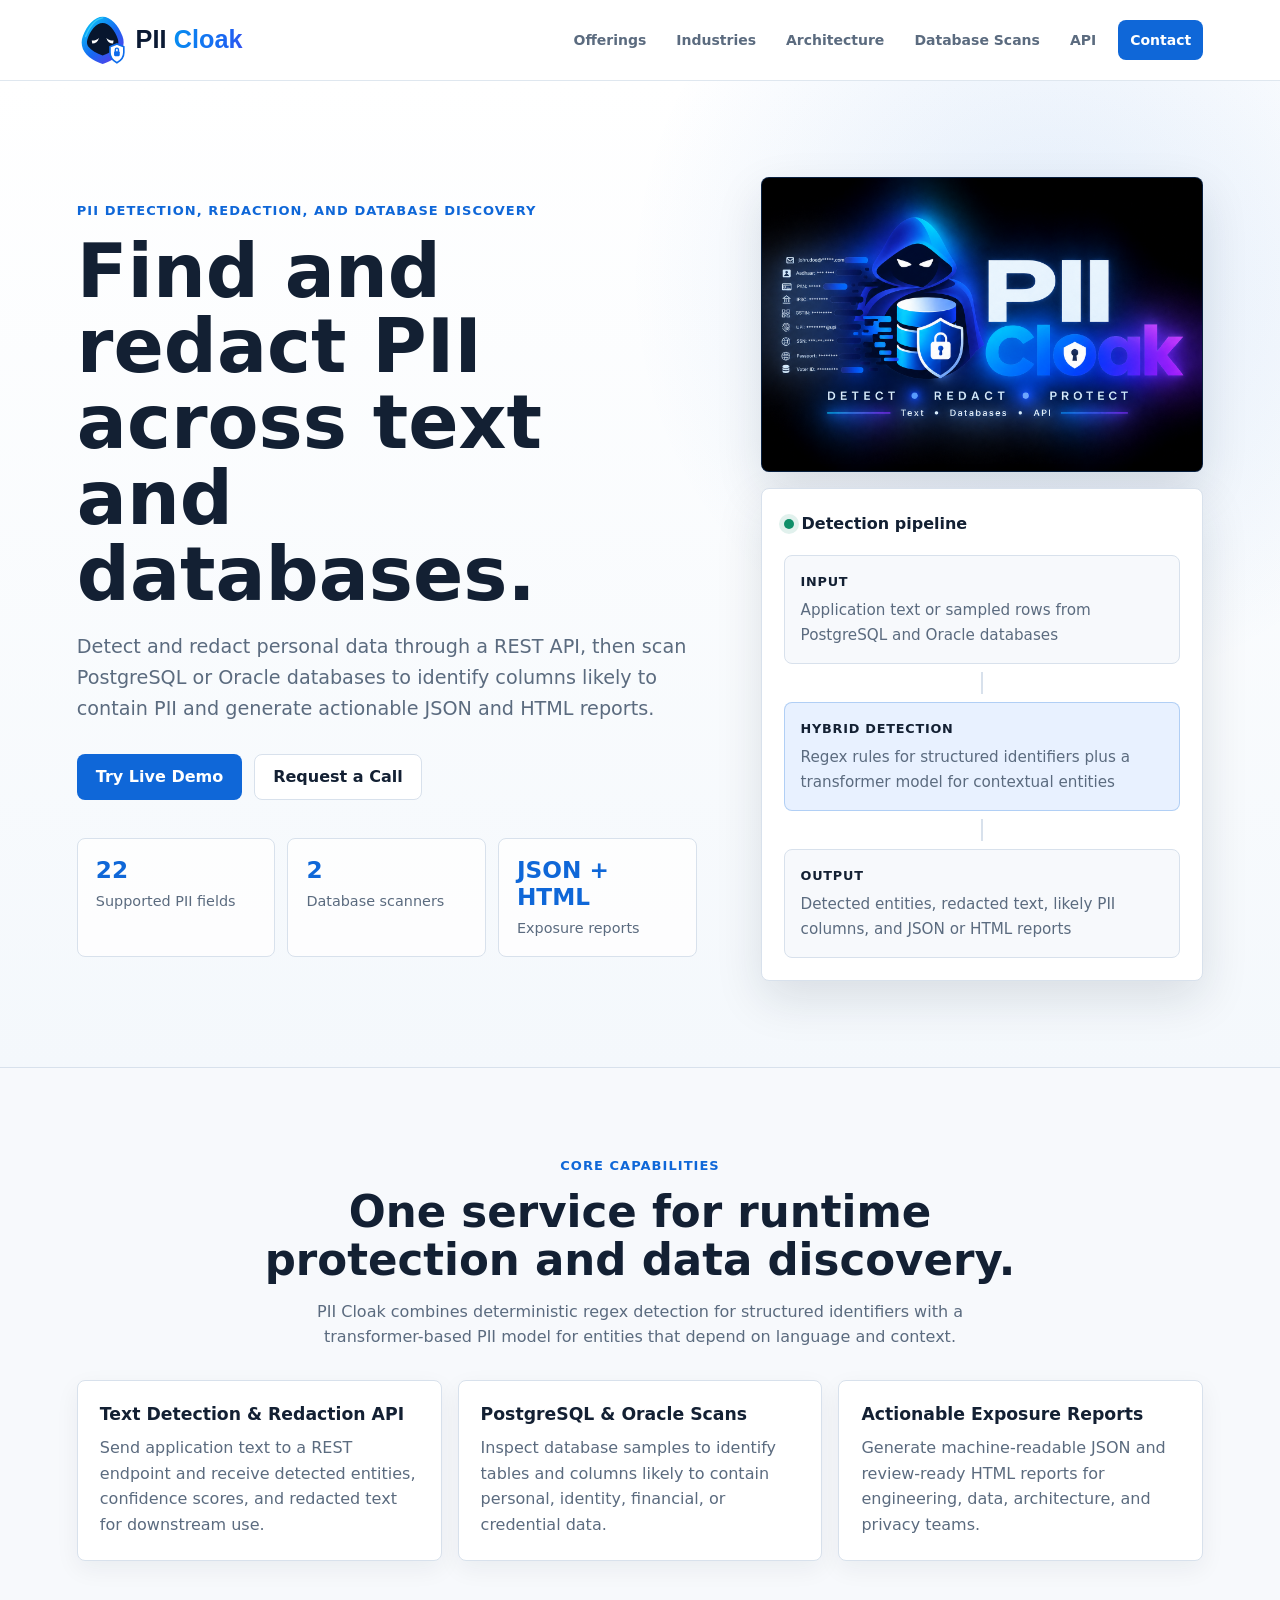
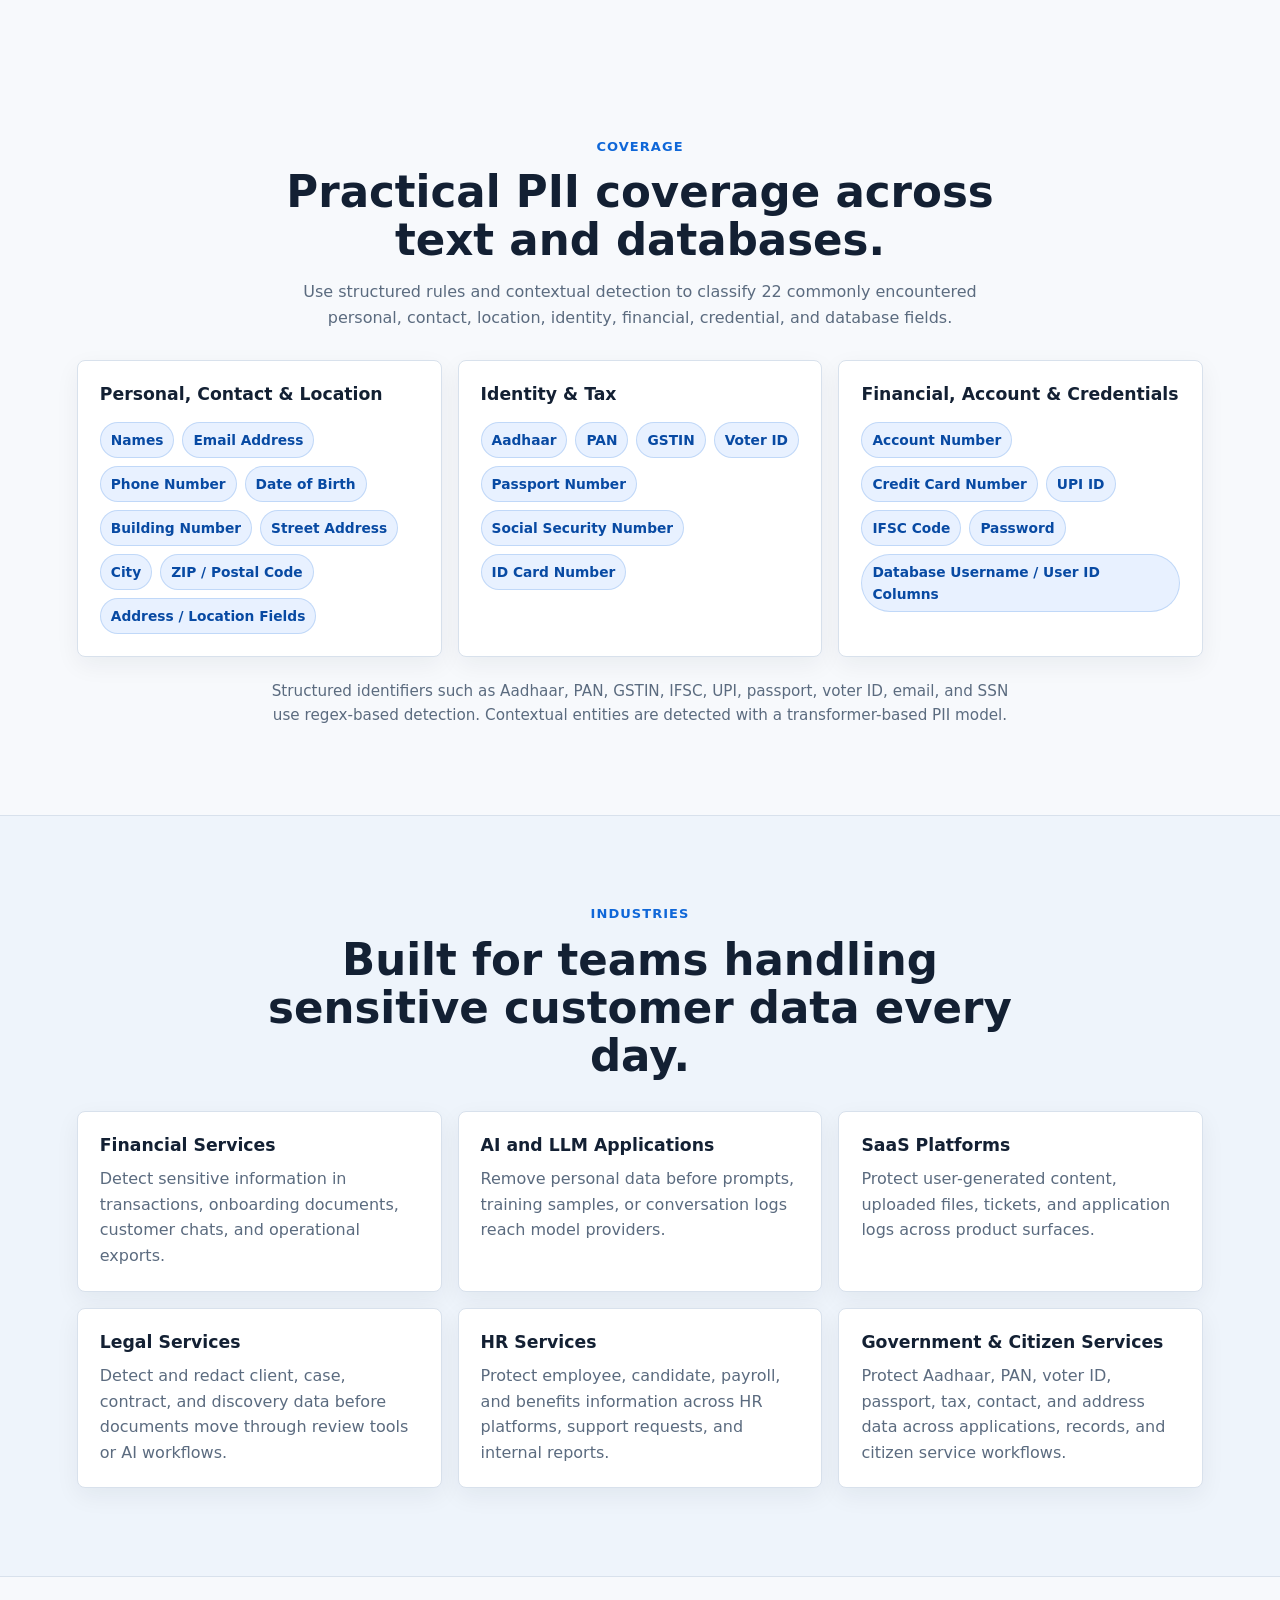
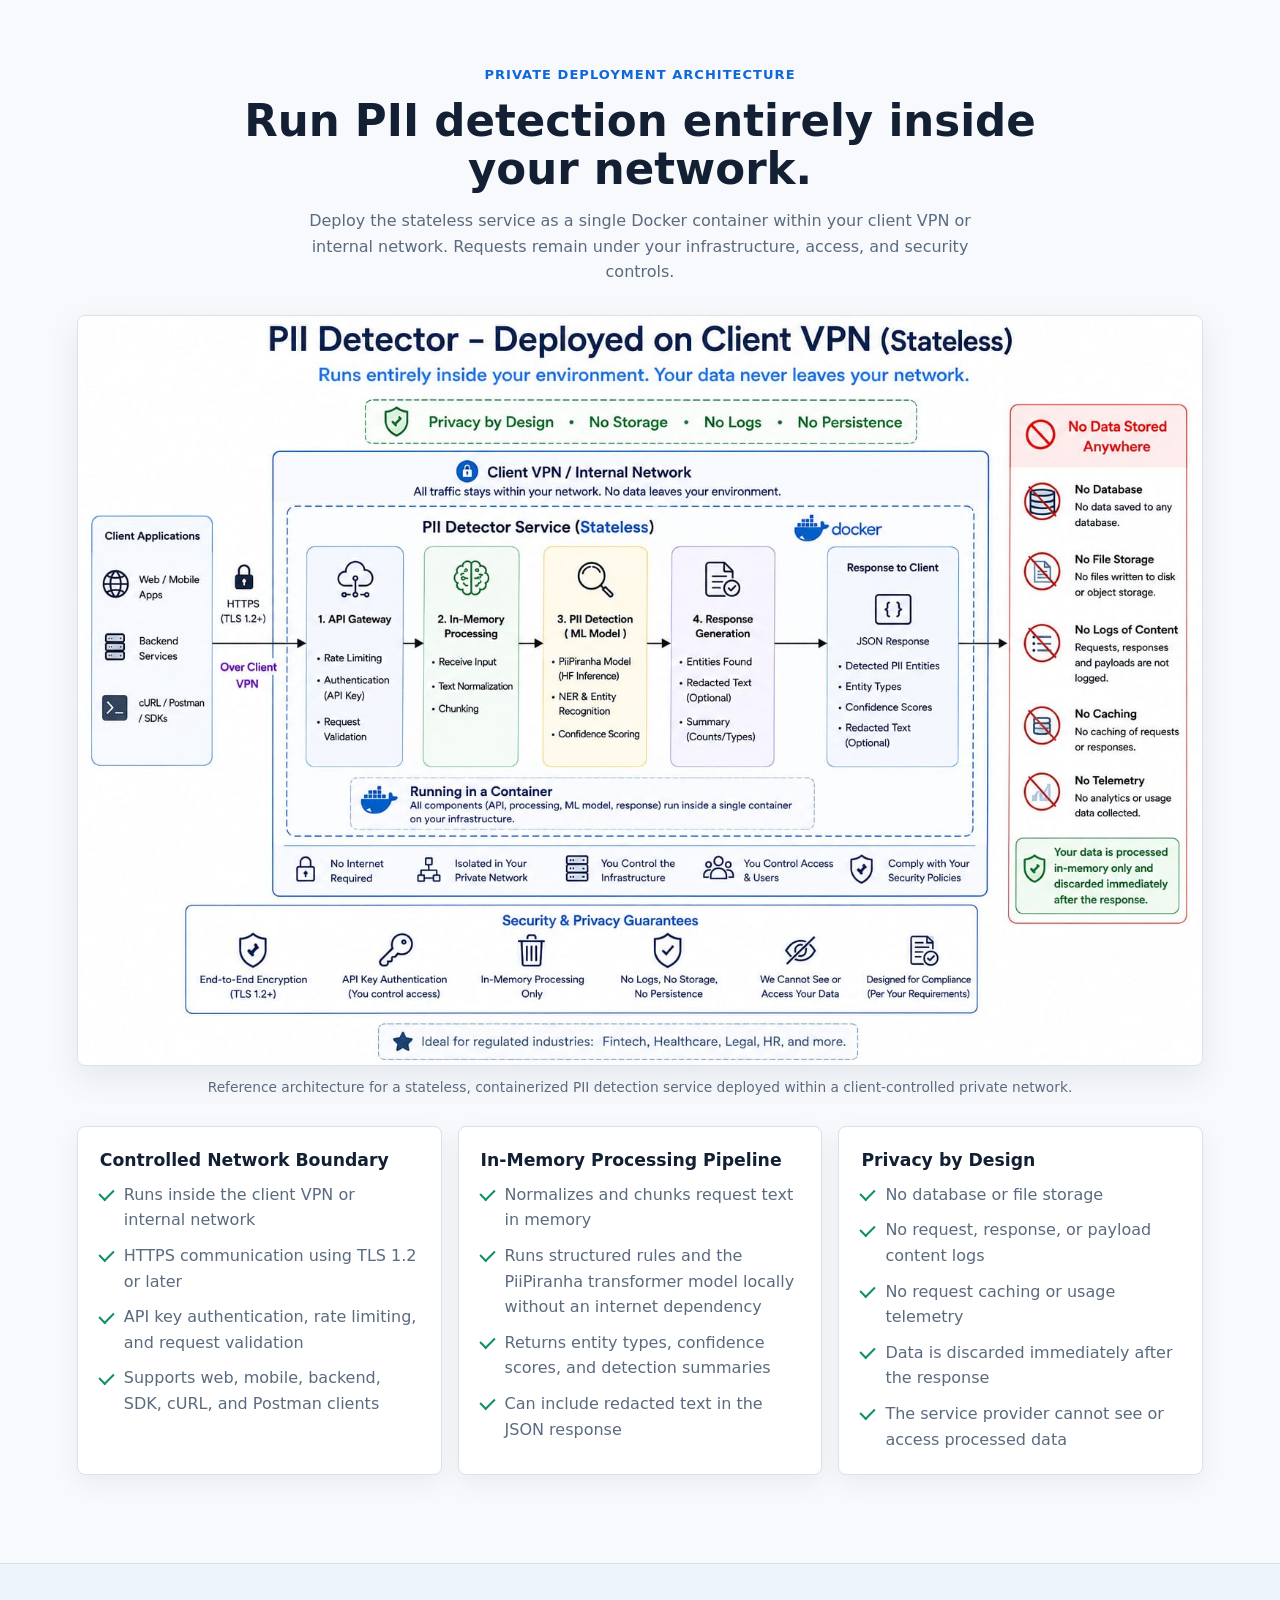
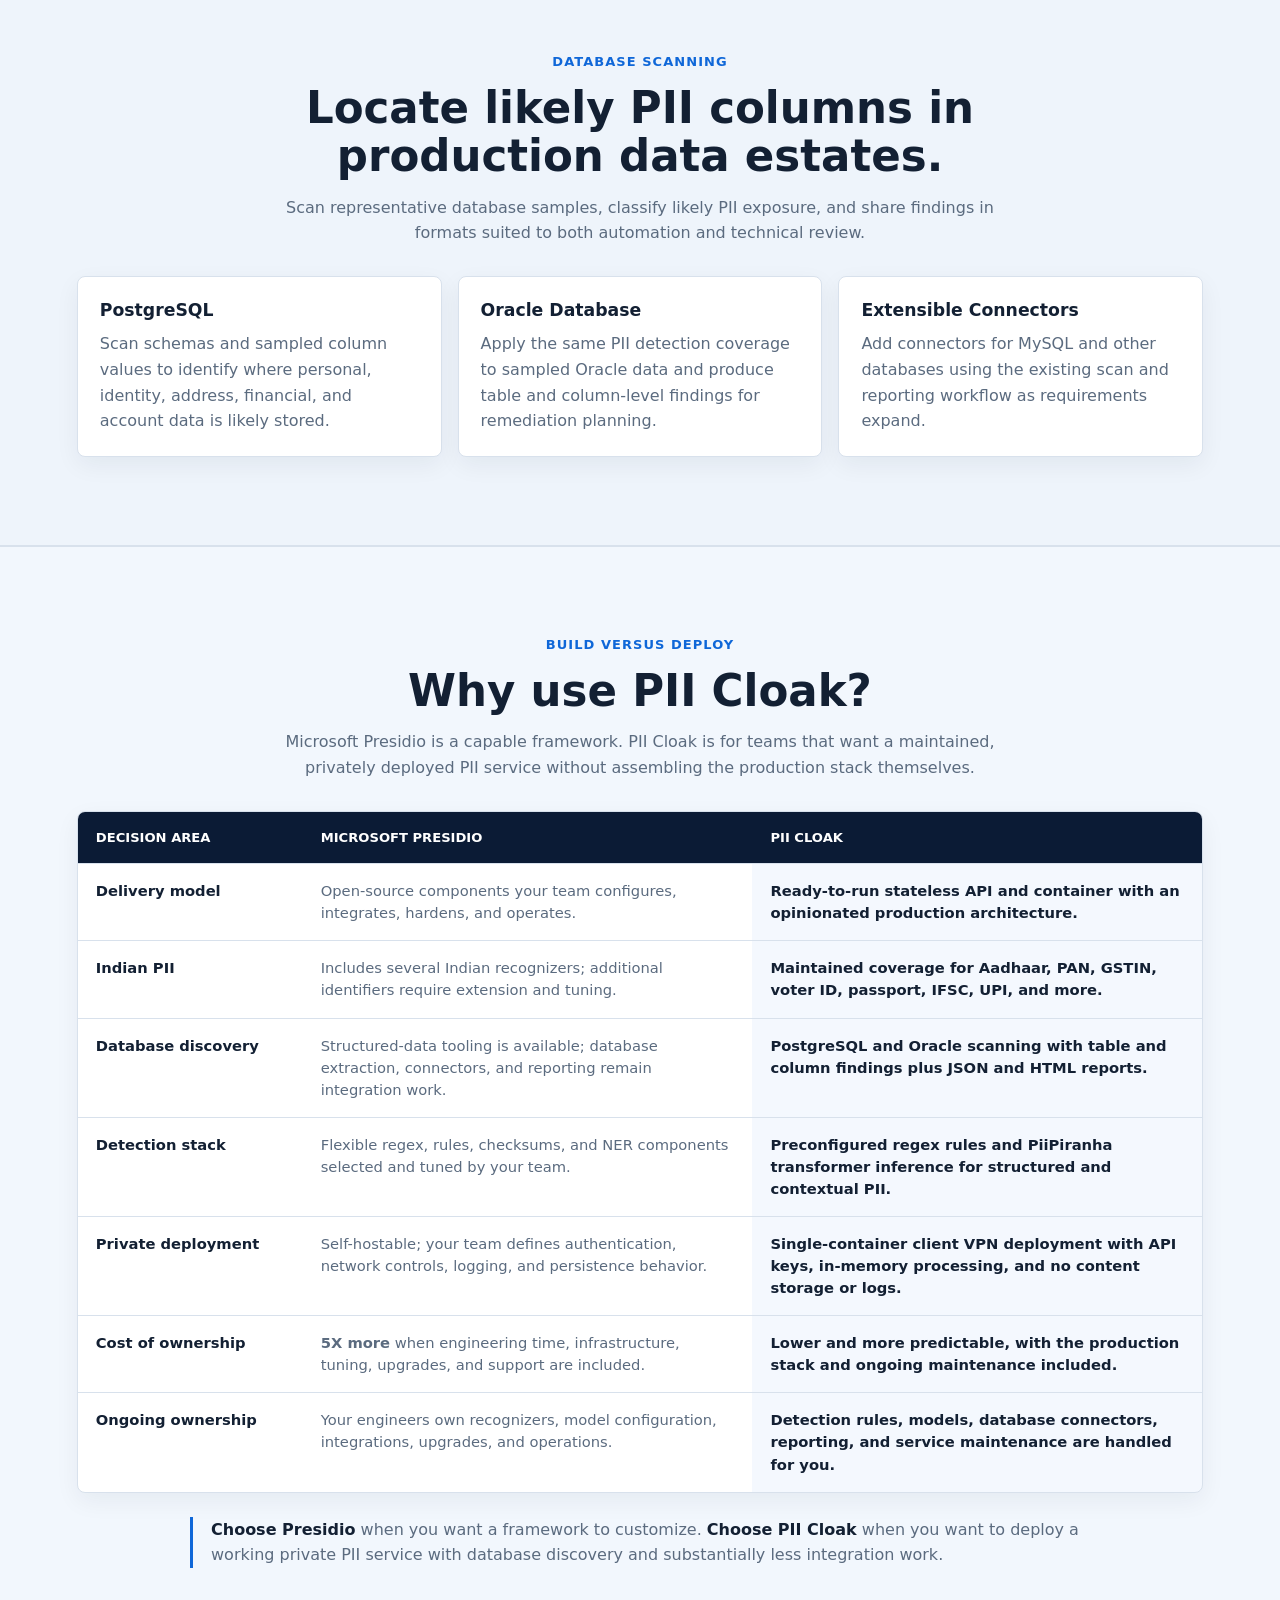
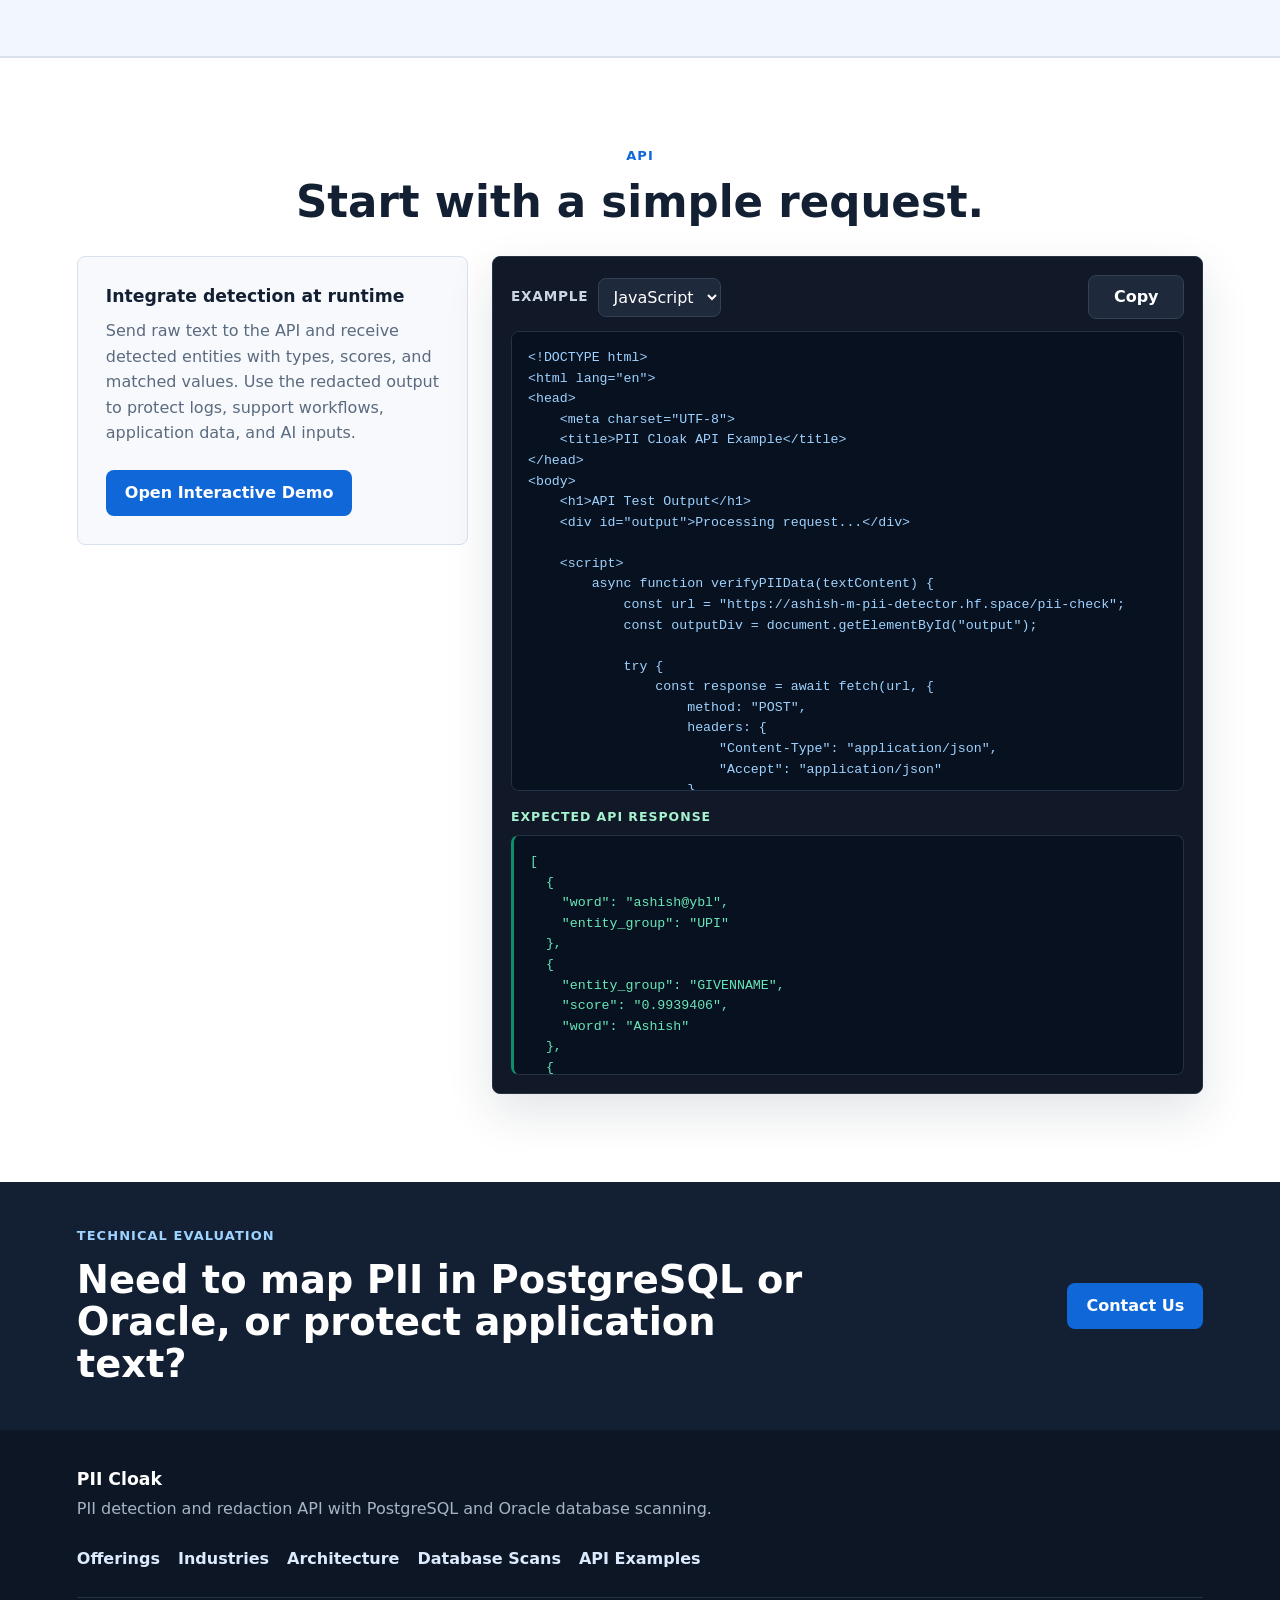
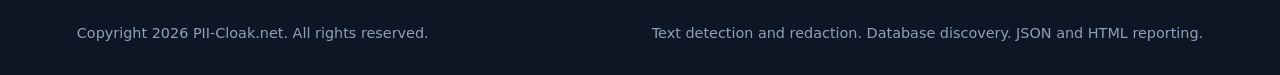
==== commit e6f55c5d: "Updated copy for PII Cloak" ====
--- a/index.html
+++ b/index.html
@@ -118,7 +118,7 @@
 
         <div class="metrics" aria-label="Trust metrics">
           <div class="metric">
-            <strong>24</strong>
+            <strong>22</strong>
             <span>Supported PII fields</span>
           </div>
           <div class="metric">
@@ -184,114 +184,11 @@
       </div>
     </section>
 
-    <section id="customers" class="section section-muted">
-      <div class="section-heading">
-        <span class="eyebrow">Industries</span>
-        <h2>Built for teams handling sensitive customer data every day.</h2>
-      </div>
-
-      <div class="feature-grid">
-        <article class="card">
-          <h3>Financial Services</h3>
-          <p>Detect sensitive information in transactions, onboarding documents, customer chats, and operational exports.</p>
-        </article>
-        <article class="card">
-          <h3>AI and LLM Applications</h3>
-          <p>Remove personal data before prompts, training samples, or conversation logs reach model providers.</p>
-        </article>
-        <article class="card">
-          <h3>SaaS Platforms</h3>
-          <p>Protect user-generated content, uploaded files, tickets, and application logs across product surfaces.</p>
-        </article>
-        <article class="card">
-          <h3>Legal Services</h3>
-          <p>Detect and redact client, case, contract, and discovery data before documents move through review tools or AI workflows.</p>
-        </article>
-        <article class="card">
-          <h3>HR Services</h3>
-          <p>Protect employee, candidate, payroll, and benefits information across HR platforms, support requests, and internal reports.</p>
-        </article>
-        <article class="card">
-          <h3>Government &amp; Citizen Services</h3>
-          <p>Protect Aadhaar, PAN, voter ID, passport, tax, contact, and address data across applications, records, and citizen service workflows.</p>
-        </article>
-      </div>
-    </section>
-
-    <section id="enterprise" class="section">
-      <div class="section-heading">
-        <span class="eyebrow">Private deployment architecture</span>
-        <h2>Run PII detection entirely inside your network.</h2>
-        <p>Deploy the stateless service as a single Docker container within your client VPN or internal network. Requests remain under your infrastructure, access, and security controls.</p>
-      </div>
-
-      <figure class="architecture-figure">
-        <a href="assets/images/architecture/pii-cloak-client-vpn-architecture.jpeg" target="_blank" rel="noopener" aria-label="Open the client VPN deployment architecture diagram at full size">
-          <img src="assets/images/architecture/pii-cloak-client-vpn-architecture.jpeg" width="1536" height="1024" loading="lazy" alt="PII Cloak stateless deployment inside a client VPN, showing API gateway, in-memory processing, PII detection, response generation, and JSON response stages">
-        </a>
-        <figcaption>Reference architecture for a stateless, containerized PII detection service deployed within a client-controlled private network.</figcaption>
-      </figure>
-
-      <div class="feature-grid">
-        <article class="card">
-          <h3>Controlled Network Boundary</h3>
-          <ul class="check-list">
-            <li>Runs inside the client VPN or internal network</li>
-            <li>HTTPS communication using TLS 1.2 or later</li>
-            <li>API key authentication, rate limiting, and request validation</li>
-            <li>Supports web, mobile, backend, SDK, cURL, and Postman clients</li>
-          </ul>
-        </article>
-        <article class="card">
-          <h3>In-Memory Processing Pipeline</h3>
-          <ul class="check-list">
-            <li>Normalizes and chunks request text in memory</li>
-            <li>Runs structured rules and the PiiPiranha transformer model locally without an internet dependency</li>
-            <li>Returns entity types, confidence scores, and detection summaries</li>
-            <li>Can include redacted text in the JSON response</li>
-          </ul>
-        </article>
-        <article class="card">
-          <h3>Privacy by Design</h3>
-          <ul class="check-list">
-            <li>No database or file storage</li>
-            <li>No request, response, or payload content logs</li>
-            <li>No request caching or usage telemetry</li>
-            <li>Data is discarded immediately after the response</li>
-            <li>The service provider cannot see or access processed data</li>
-          </ul>
-        </article>
-      </div>
-    </section>
-
-    <section id="integrations" class="section section-muted">
-      <div class="section-heading">
-        <span class="eyebrow">Database scanning</span>
-        <h2>Locate likely PII columns in production data estates.</h2>
-        <p>Scan representative database samples, classify likely PII exposure, and share findings in formats suited to both automation and technical review.</p>
-      </div>
-
-      <div class="feature-grid">
-        <article class="card">
-          <h3>PostgreSQL</h3>
-          <p>Scan schemas and sampled column values to identify where personal, identity, address, financial, and account data is likely stored.</p>
-        </article>
-        <article class="card">
-          <h3>Oracle Database</h3>
-          <p>Apply the same PII detection coverage to sampled Oracle data and produce table and column-level findings for remediation planning.</p>
-        </article>
-        <article class="card">
-          <h3>Extensible Connectors</h3>
-          <p>Add connectors for MySQL and other databases using the existing scan and reporting workflow as requirements expand.</p>
-        </article>
-      </div>
-    </section>
-
     <section id="pii" class="section">
       <div class="section-heading">
         <span class="eyebrow">Coverage</span>
         <h2>Practical PII coverage across text and databases.</h2>
-        <p>Use structured rules and contextual detection to classify 24 commonly encountered personal, contact, location, identity, financial, credential, and database fields.</p>
+        <p>Use structured rules and contextual detection to classify 22 commonly encountered personal, contact, location, identity, financial, credential, and database fields.</p>
       </div>
 
       <div class="identifier-grid">
@@ -319,9 +216,7 @@
             <span class="badge">Voter ID</span>
             <span class="badge">Passport Number</span>
             <span class="badge">Social Security Number</span>
-            <span class="badge">Driver's License</span>
             <span class="badge">ID Card Number</span>
-            <span class="badge">Tax Number</span>
           </div>
         </article>
 
@@ -343,6 +238,109 @@
       </p>
     </section>
 
+    <section id="customers" class="section section-muted">
+      <div class="section-heading">
+        <span class="eyebrow">Industries</span>
+        <h2>Built for teams handling sensitive customer data every day.</h2>
+      </div>
+
+      <div class="feature-grid">
+        <article class="card">
+          <h3>Financial Services</h3>
+          <p>Detect sensitive information in transactions, onboarding documents, customer chats, and operational exports.</p>
+        </article>
+        <article class="card">
+          <h3>AI and LLM Applications</h3>
+          <p>Remove personal data before prompts, training samples, or conversation logs reach model providers.</p>
+        </article>
+        <article class="card">
+          <h3>SaaS Platforms</h3>
+          <p>Protect user-generated content, uploaded files, tickets, and application logs across product surfaces.</p>
+        </article>
+        <article class="card">
+          <h3>Legal Services</h3>
+          <p>Detect and redact client, case, contract, and discovery data before documents move through review tools or AI workflows.</p>
+        </article>
+        <article class="card">
+          <h3>HR Services</h3>
+          <p>Protect employee, candidate, payroll, and benefits information across HR platforms, support requests, and internal reports.</p>
+        </article>
+        <article class="card">
+          <h3>Government &amp; Citizen Services</h3>
+          <p>Protect Aadhaar, PAN, voter ID, passport, tax, contact, and address data across applications, records, and citizen service workflows.</p>
+        </article>
+      </div>
+    </section>
+
+    <section id="enterprise" class="section">
+      <div class="section-heading">
+        <span class="eyebrow">Private deployment architecture</span>
+        <h2>Run PII detection entirely inside your network.</h2>
+        <p>Deploy the stateless service as a single Docker container within your client VPN or internal network. Requests remain under your infrastructure, access, and security controls.</p>
+      </div>
+
+      <figure class="architecture-figure">
+        <a href="assets/images/architecture/pii-cloak-client-vpn-architecture.jpeg" target="_blank" rel="noopener" aria-label="Open the client VPN deployment architecture diagram at full size">
+          <img src="assets/images/architecture/pii-cloak-client-vpn-architecture.jpeg" width="1536" height="1024" loading="lazy" alt="PII Cloak stateless deployment inside a client VPN, showing API gateway, in-memory processing, PII detection, response generation, and JSON response stages">
+        </a>
+        <figcaption>Reference architecture for a stateless, containerized PII detection service deployed within a client-controlled private network.</figcaption>
+      </figure>
+
+      <div class="feature-grid">
+        <article class="card">
+          <h3>Controlled Network Boundary</h3>
+          <ul class="check-list">
+            <li>Runs inside the client VPN or internal network</li>
+            <li>HTTPS communication using TLS 1.2 or later</li>
+            <li>API key authentication, rate limiting, and request validation</li>
+            <li>Supports web, mobile, backend, SDK, cURL, and Postman clients</li>
+          </ul>
+        </article>
+        <article class="card">
+          <h3>In-Memory Processing Pipeline</h3>
+          <ul class="check-list">
+            <li>Normalizes and chunks request text in memory</li>
+            <li>Runs structured rules and the PiiPiranha transformer model locally without an internet dependency</li>
+            <li>Returns entity types, confidence scores, and detection summaries</li>
+            <li>Can include redacted text in the JSON response</li>
+          </ul>
+        </article>
+        <article class="card">
+          <h3>Privacy by Design</h3>
+          <ul class="check-list">
+            <li>No database or file storage</li>
+            <li>No request, response, or payload content logs</li>
+            <li>No request caching or usage telemetry</li>
+            <li>Data is discarded immediately after the response</li>
+            <li>The service provider cannot see or access processed data</li>
+          </ul>
+        </article>
+      </div>
+    </section>
+
+    <section id="integrations" class="section section-muted">
+      <div class="section-heading">
+        <span class="eyebrow">Database scanning</span>
+        <h2>Locate likely PII columns in production data estates.</h2>
+        <p>Scan representative database samples, classify likely PII exposure, and share findings in formats suited to both automation and technical review.</p>
+      </div>
+
+      <div class="feature-grid">
+        <article class="card">
+          <h3>PostgreSQL</h3>
+          <p>Scan schemas and sampled column values to identify where personal, identity, address, financial, and account data is likely stored.</p>
+        </article>
+        <article class="card">
+          <h3>Oracle Database</h3>
+          <p>Apply the same PII detection coverage to sampled Oracle data and produce table and column-level findings for remediation planning.</p>
+        </article>
+        <article class="card">
+          <h3>Extensible Connectors</h3>
+          <p>Add connectors for MySQL and other databases using the existing scan and reporting workflow as requirements expand.</p>
+        </article>
+      </div>
+    </section>
+
     <section id="why-pii-cloak" class="section comparison-section">
       <div class="section-heading">
         <span class="eyebrow">Build versus deploy</span>
@@ -385,6 +383,11 @@
               <th scope="row">Private deployment</th>
               <td data-label="Microsoft Presidio">Self-hostable; your team defines authentication, network controls, logging, and persistence behavior.</td>
               <td data-label="PII Cloak">Single-container client VPN deployment with API keys, in-memory processing, and no content storage or logs.</td>
+            </tr>
+            <tr>
+              <th scope="row">Cost of ownership</th>
+              <td data-label="Microsoft Presidio"><strong>5X more</strong> when engineering time, infrastructure, tuning, upgrades, and support are included.</td>
+              <td data-label="PII Cloak">Lower and more predictable, with the production stack and ongoing maintenance included.</td>
             </tr>
             <tr>
               <th scope="row">Ongoing ownership</th>
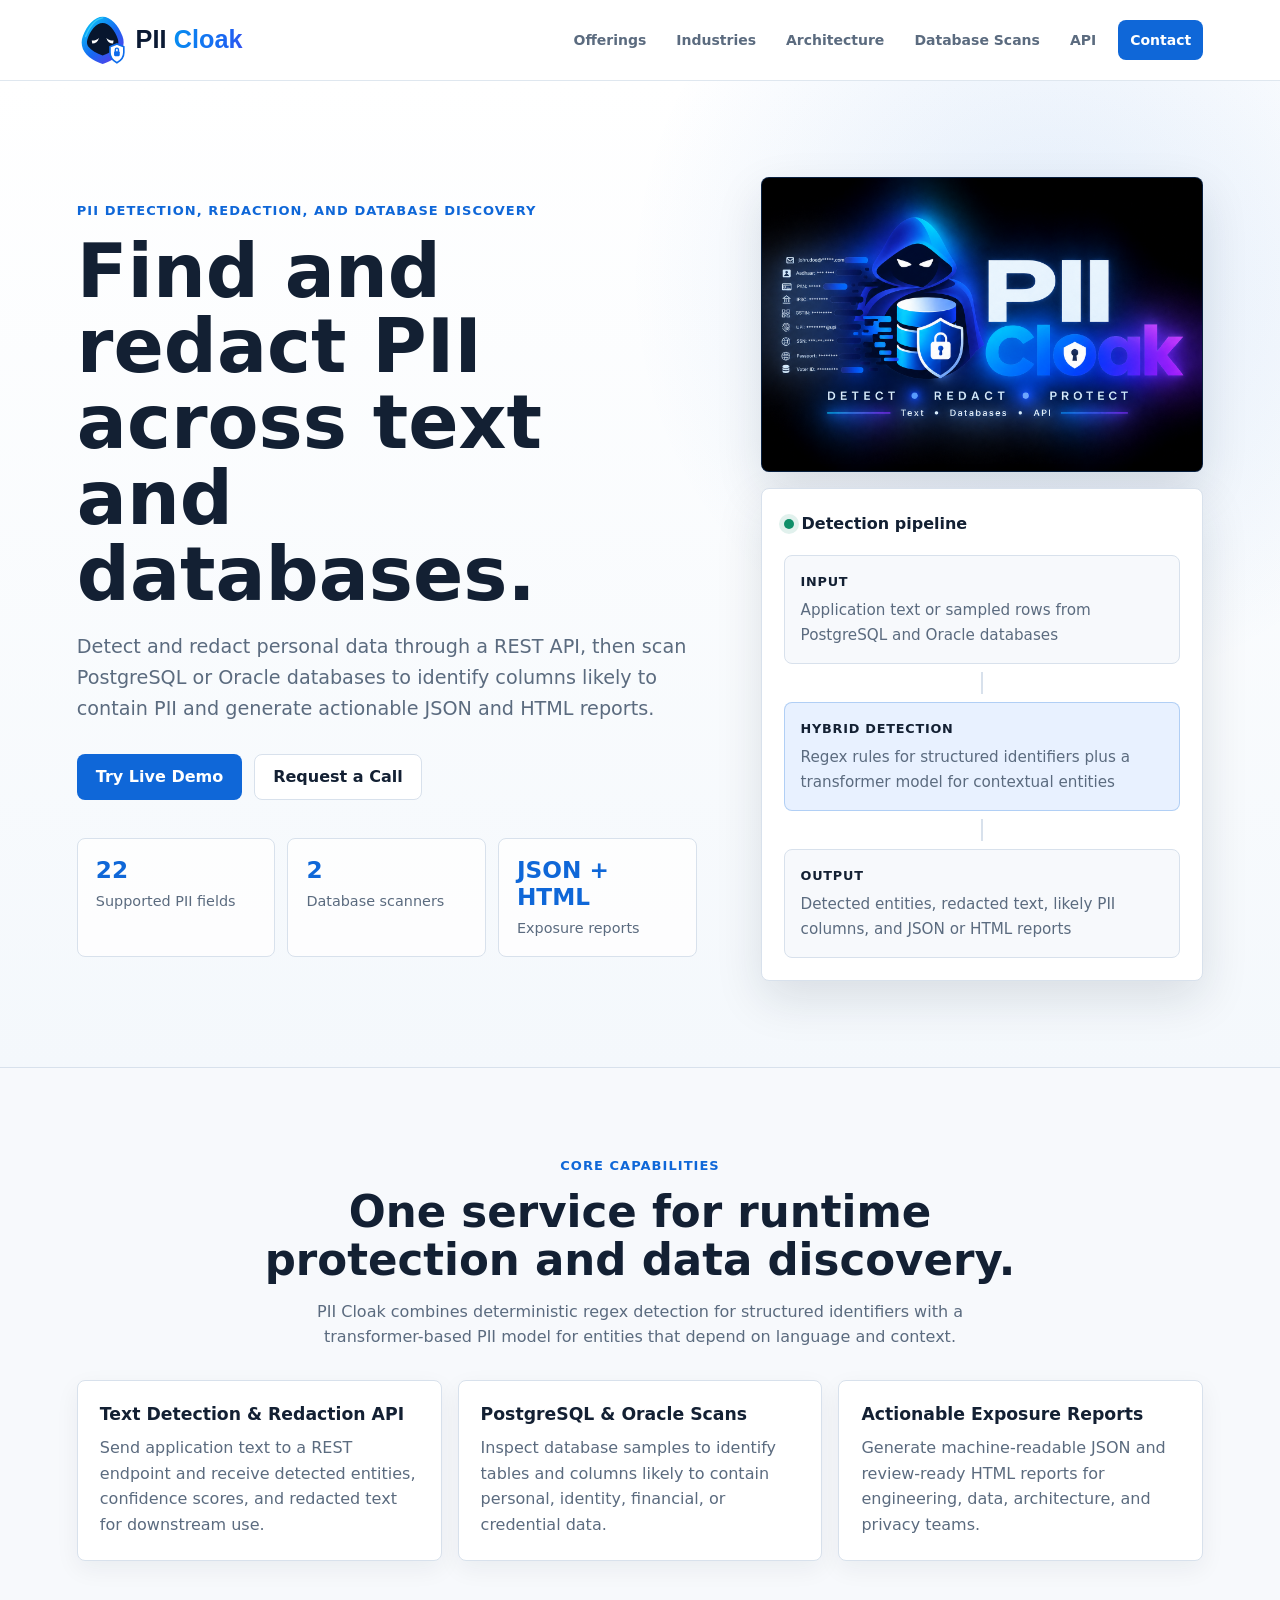
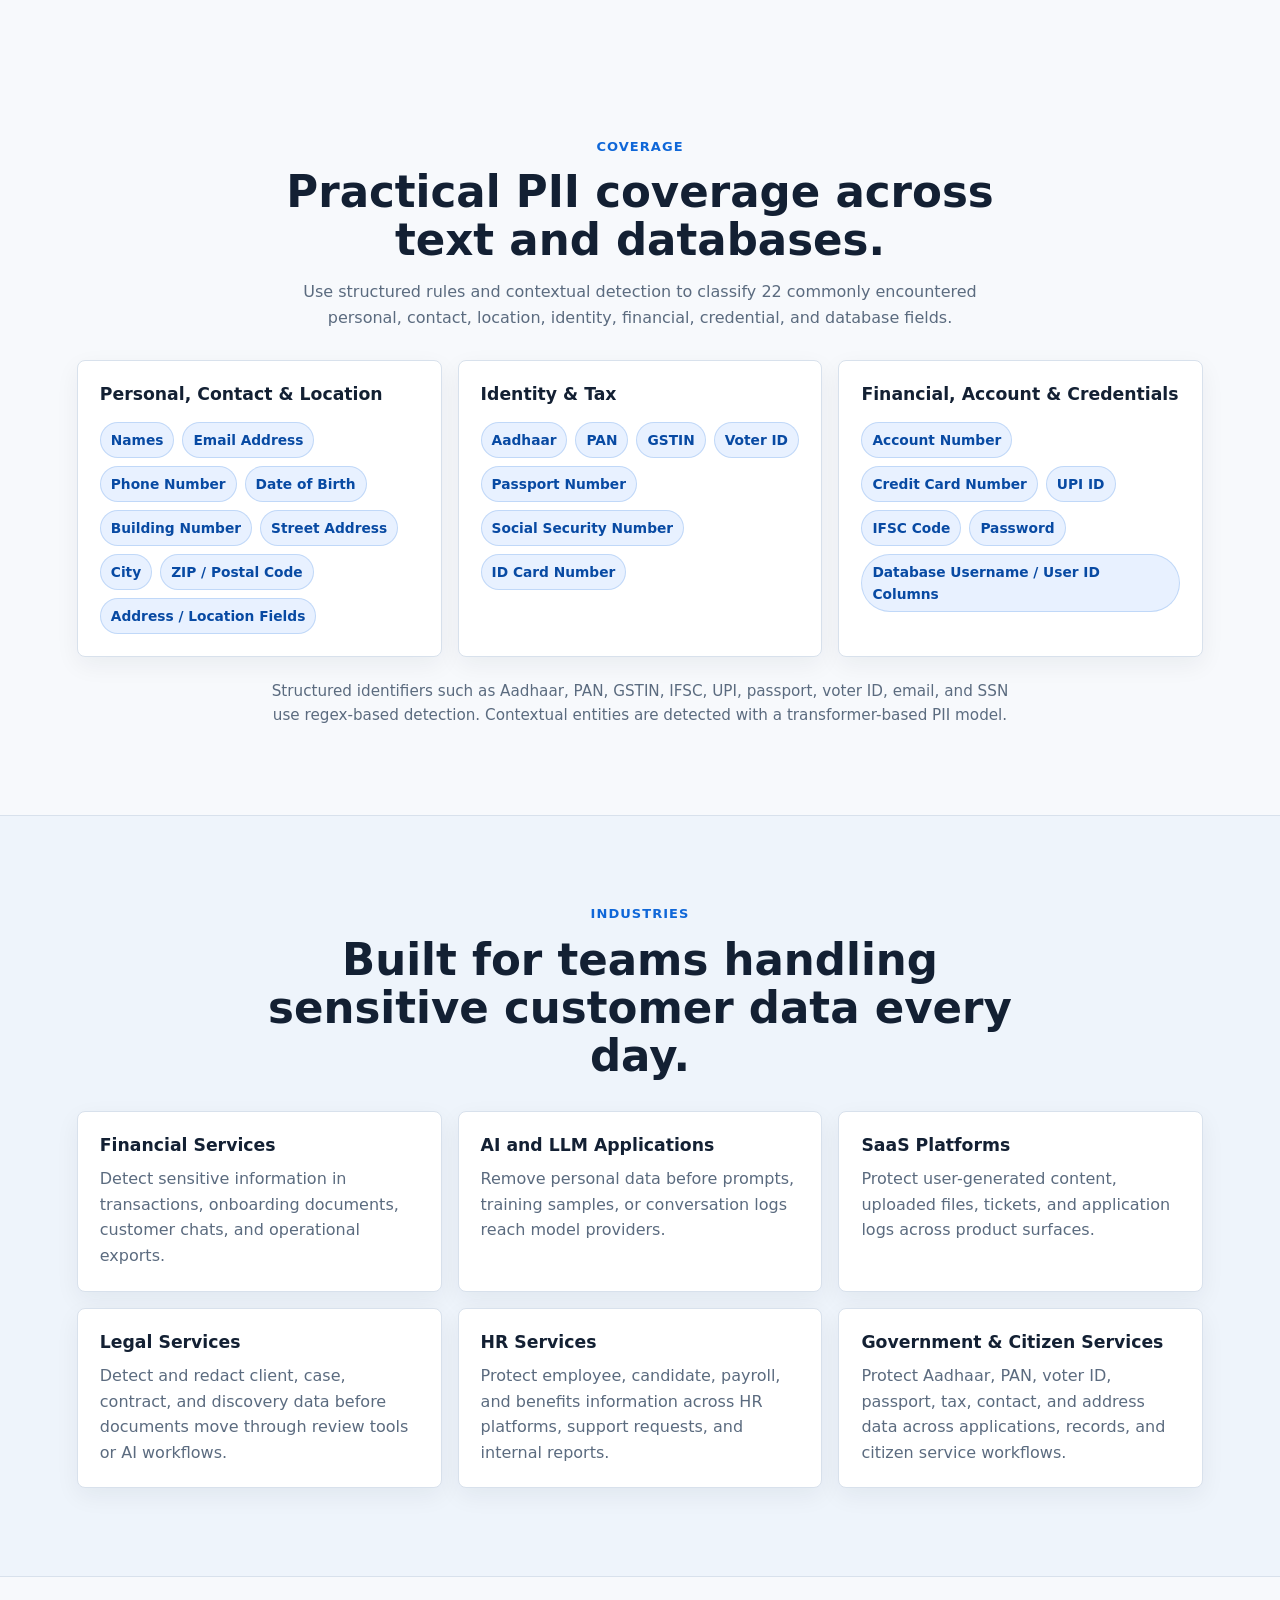
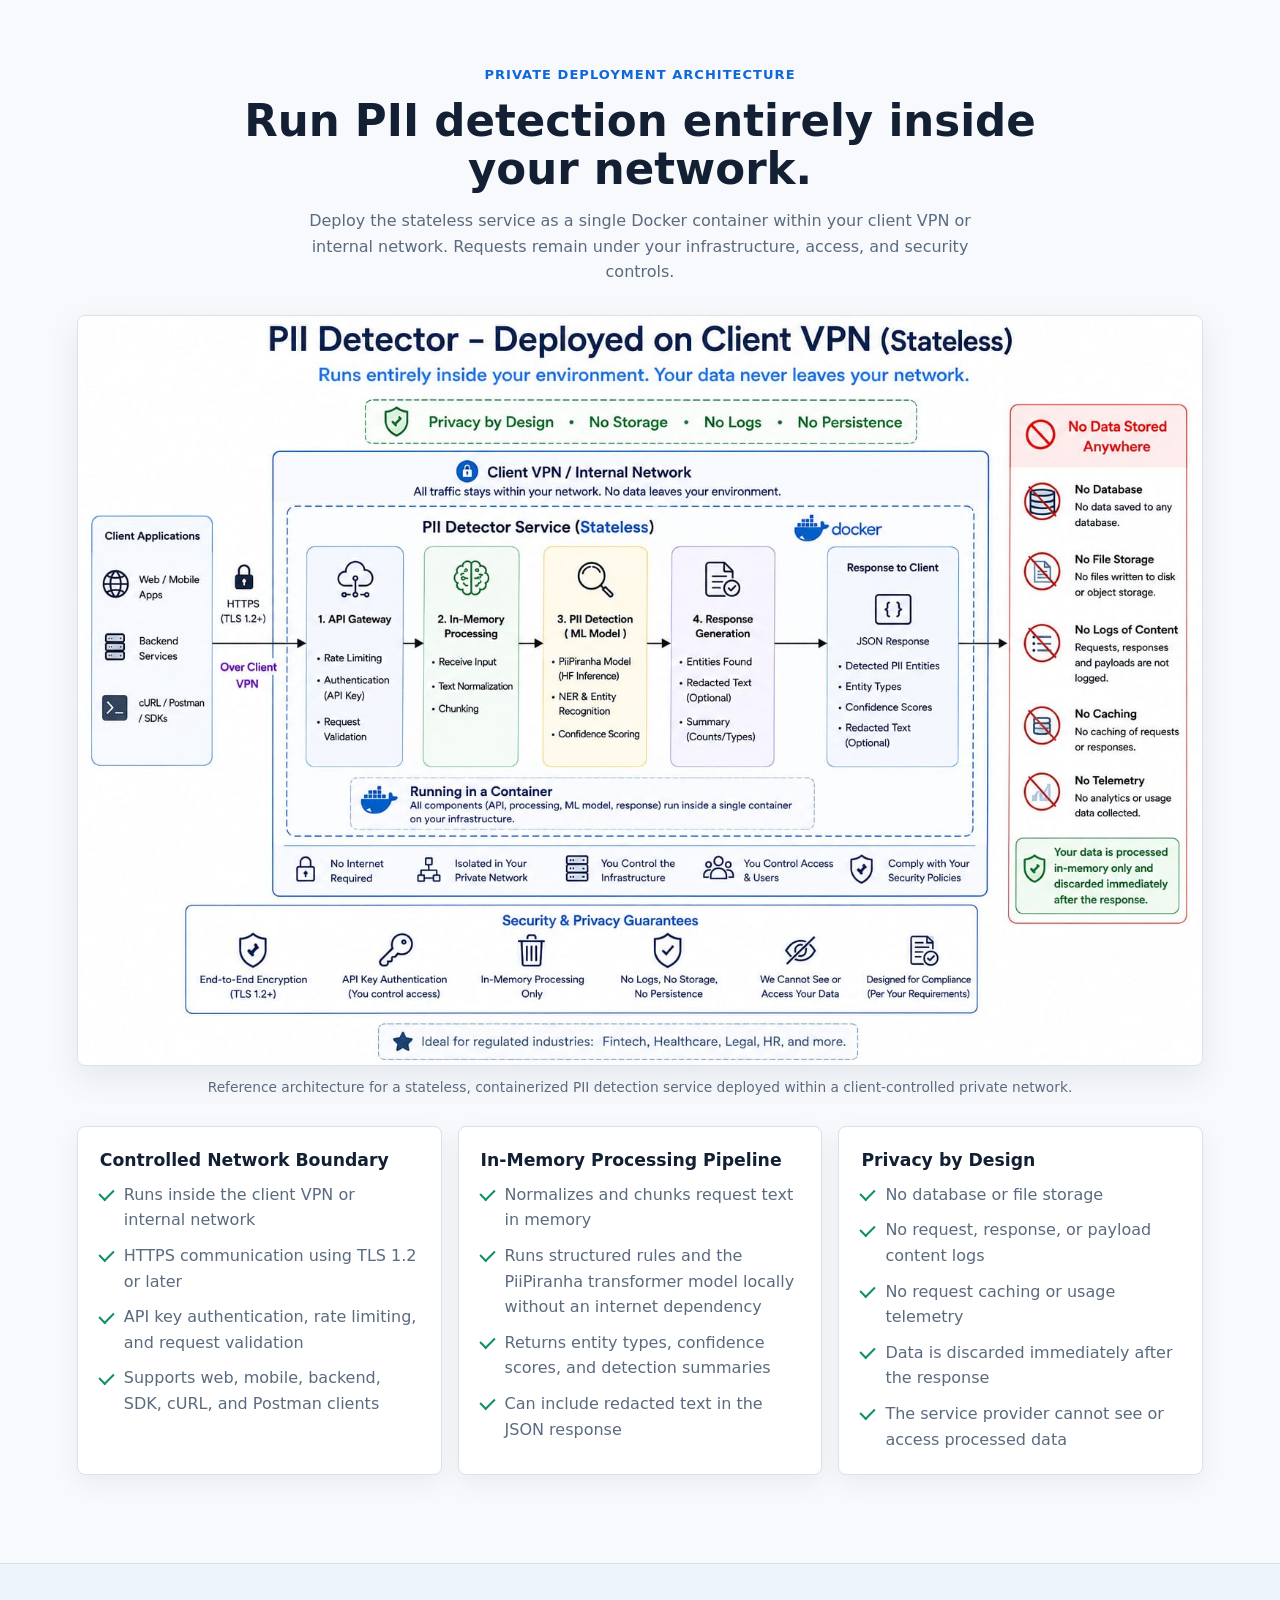
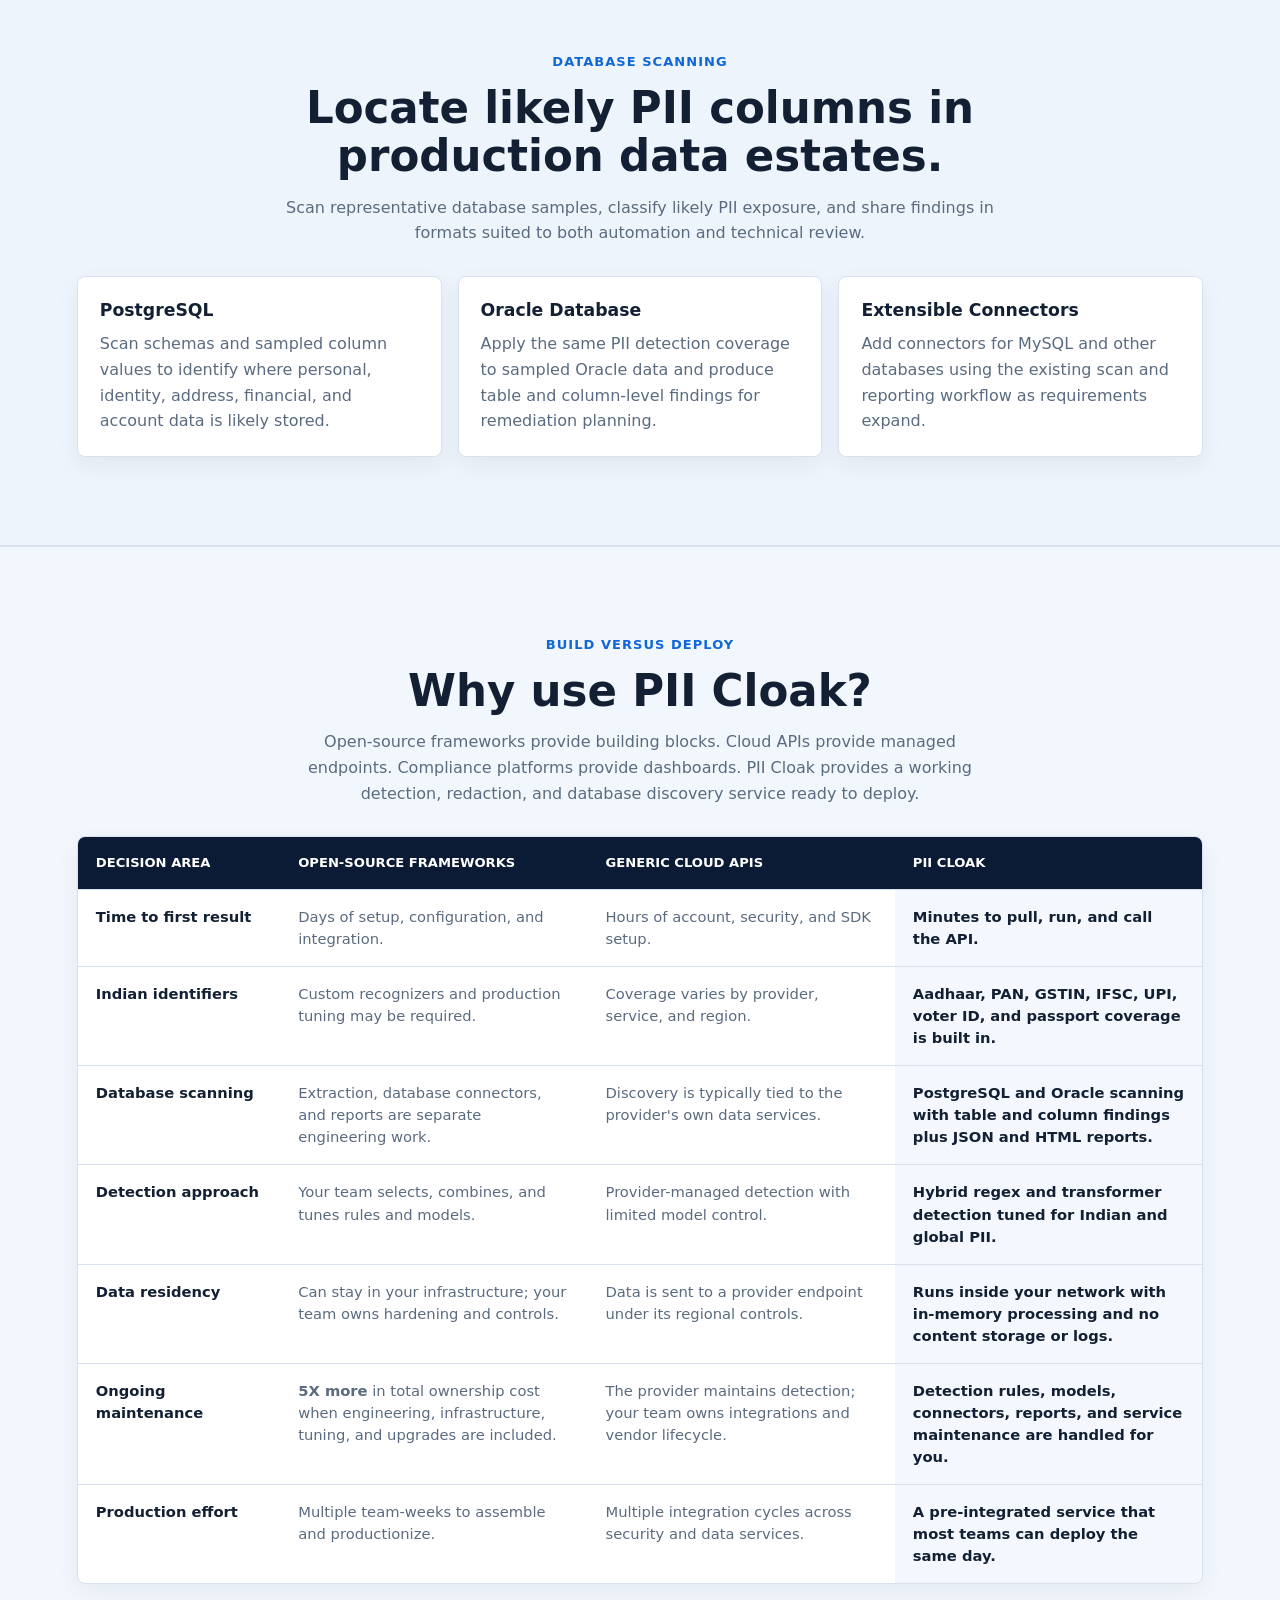
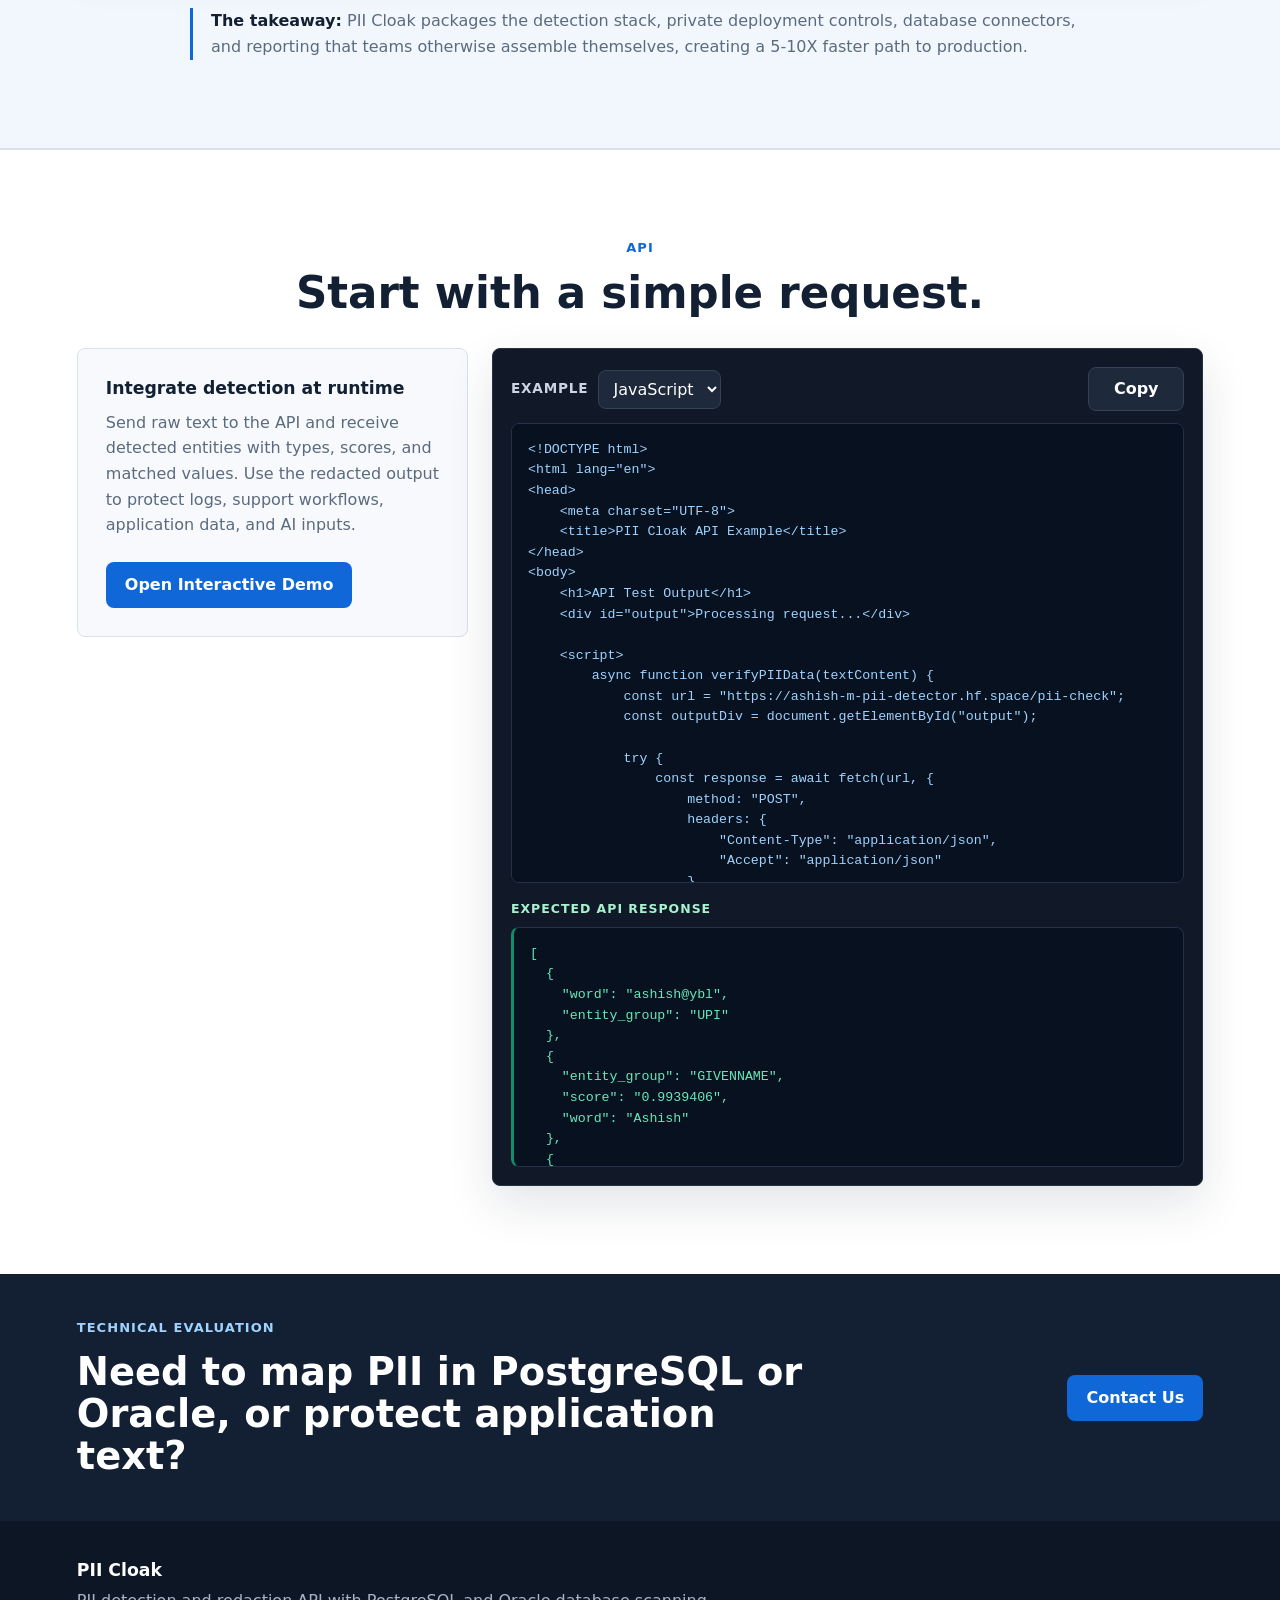
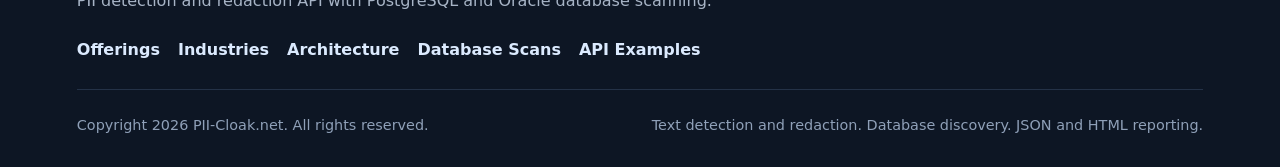
==== commit 3f00dbdf: "Generalized comparison for PII detection" ====
--- a/index.html
+++ b/index.html
@@ -345,60 +345,68 @@
       <div class="section-heading">
         <span class="eyebrow">Build versus deploy</span>
         <h2>Why use PII Cloak?</h2>
-        <p>Microsoft Presidio is a capable framework. PII Cloak is for teams that want a maintained, privately deployed PII service without assembling the production stack themselves.</p>
+        <p>Open-source frameworks provide building blocks. Cloud APIs provide managed endpoints. Compliance platforms provide dashboards. PII Cloak provides a working detection, redaction, and database discovery service ready to deploy.</p>
       </div>
 
       <div class="comparison-table-wrap">
         <table class="comparison-table">
-          <caption class="sr-only">Technical comparison of Microsoft Presidio and PII Cloak</caption>
+          <caption class="sr-only">Technical comparison of open-source frameworks, generic cloud APIs, and PII Cloak</caption>
           <thead>
             <tr>
               <th scope="col">Decision area</th>
-              <th scope="col">Microsoft Presidio</th>
+              <th scope="col">Open-source frameworks</th>
+              <th scope="col">Generic cloud APIs</th>
               <th scope="col">PII Cloak</th>
             </tr>
           </thead>
           <tbody>
             <tr>
-              <th scope="row">Delivery model</th>
-              <td data-label="Microsoft Presidio">Open-source components your team configures, integrates, hardens, and operates.</td>
-              <td data-label="PII Cloak">Ready-to-run stateless API and container with an opinionated production architecture.</td>
-            </tr>
-            <tr>
-              <th scope="row">Indian PII</th>
-              <td data-label="Microsoft Presidio">Includes several Indian recognizers; additional identifiers require extension and tuning.</td>
-              <td data-label="PII Cloak">Maintained coverage for Aadhaar, PAN, GSTIN, voter ID, passport, IFSC, UPI, and more.</td>
-            </tr>
-            <tr>
-              <th scope="row">Database discovery</th>
-              <td data-label="Microsoft Presidio">Structured-data tooling is available; database extraction, connectors, and reporting remain integration work.</td>
+              <th scope="row">Time to first result</th>
+              <td data-label="Open-source frameworks">Days of setup, configuration, and integration.</td>
+              <td data-label="Generic cloud APIs">Hours of account, security, and SDK setup.</td>
+              <td data-label="PII Cloak">Minutes to pull, run, and call the API.</td>
+            </tr>
+            <tr>
+              <th scope="row">Indian identifiers</th>
+              <td data-label="Open-source frameworks">Custom recognizers and production tuning may be required.</td>
+              <td data-label="Generic cloud APIs">Coverage varies by provider, service, and region.</td>
+              <td data-label="PII Cloak">Aadhaar, PAN, GSTIN, IFSC, UPI, voter ID, and passport coverage is built in.</td>
+            </tr>
+            <tr>
+              <th scope="row">Database scanning</th>
+              <td data-label="Open-source frameworks">Extraction, database connectors, and reports are separate engineering work.</td>
+              <td data-label="Generic cloud APIs">Discovery is typically tied to the provider's own data services.</td>
               <td data-label="PII Cloak">PostgreSQL and Oracle scanning with table and column findings plus JSON and HTML reports.</td>
             </tr>
             <tr>
-              <th scope="row">Detection stack</th>
-              <td data-label="Microsoft Presidio">Flexible regex, rules, checksums, and NER components selected and tuned by your team.</td>
-              <td data-label="PII Cloak">Preconfigured regex rules and PiiPiranha transformer inference for structured and contextual PII.</td>
-            </tr>
-            <tr>
-              <th scope="row">Private deployment</th>
-              <td data-label="Microsoft Presidio">Self-hostable; your team defines authentication, network controls, logging, and persistence behavior.</td>
-              <td data-label="PII Cloak">Single-container client VPN deployment with API keys, in-memory processing, and no content storage or logs.</td>
-            </tr>
-            <tr>
-              <th scope="row">Cost of ownership</th>
-              <td data-label="Microsoft Presidio"><strong>5X more</strong> when engineering time, infrastructure, tuning, upgrades, and support are included.</td>
-              <td data-label="PII Cloak">Lower and more predictable, with the production stack and ongoing maintenance included.</td>
-            </tr>
-            <tr>
-              <th scope="row">Ongoing ownership</th>
-              <td data-label="Microsoft Presidio">Your engineers own recognizers, model configuration, integrations, upgrades, and operations.</td>
-              <td data-label="PII Cloak">Detection rules, models, database connectors, reporting, and service maintenance are handled for you.</td>
+              <th scope="row">Detection approach</th>
+              <td data-label="Open-source frameworks">Your team selects, combines, and tunes rules and models.</td>
+              <td data-label="Generic cloud APIs">Provider-managed detection with limited model control.</td>
+              <td data-label="PII Cloak">Hybrid regex and transformer detection tuned for Indian and global PII.</td>
+            </tr>
+            <tr>
+              <th scope="row">Data residency</th>
+              <td data-label="Open-source frameworks">Can stay in your infrastructure; your team owns hardening and controls.</td>
+              <td data-label="Generic cloud APIs">Data is sent to a provider endpoint under its regional controls.</td>
+              <td data-label="PII Cloak">Runs inside your network with in-memory processing and no content storage or logs.</td>
+            </tr>
+            <tr>
+              <th scope="row">Ongoing maintenance</th>
+              <td data-label="Open-source frameworks"><strong>5X more</strong> in total ownership cost when engineering, infrastructure, tuning, and upgrades are included.</td>
+              <td data-label="Generic cloud APIs">The provider maintains detection; your team owns integrations and vendor lifecycle.</td>
+              <td data-label="PII Cloak">Detection rules, models, connectors, reports, and service maintenance are handled for you.</td>
+            </tr>
+            <tr>
+              <th scope="row">Production effort</th>
+              <td data-label="Open-source frameworks">Multiple team-weeks to assemble and productionize.</td>
+              <td data-label="Generic cloud APIs">Multiple integration cycles across security and data services.</td>
+              <td data-label="PII Cloak">A pre-integrated service that most teams can deploy the same day.</td>
             </tr>
           </tbody>
         </table>
       </div>
 
-      <p class="comparison-takeaway"><strong>Choose Presidio</strong> when you want a framework to customize. <strong>Choose PII Cloak</strong> when you want to deploy a working private PII service with database discovery and substantially less integration work.</p>
+      <p class="comparison-takeaway"><strong>The takeaway:</strong> PII Cloak packages the detection stack, private deployment controls, database connectors, and reporting that teams otherwise assemble themselves, creating a 5-10X faster path to production.</p>
     </section>
 
     <section id="examples" class="section api-section">
--- a/assets/css/styles.css
+++ b/assets/css/styles.css
@@ -422,7 +422,7 @@
 
 .comparison-table {
   width: 100%;
-  min-width: 760px;
+  min-width: 900px;
   border-collapse: collapse;
   color: var(--muted);
   font-size: 0.92rem;
@@ -446,13 +446,13 @@
 }
 
 .comparison-table tbody th {
-  width: 20%;
+  width: 18%;
   color: var(--ink);
   font-weight: 800;
 }
 
 .comparison-table tbody td {
-  width: 40%;
+  width: 27.333%;
 }
 
 .comparison-table tbody td:last-child {
@@ -939,7 +939,7 @@
   }
 }
 
-@media (max-width: 860px) {
+@media (max-width: 960px) {
   .metrics,
   .feature-grid,
   .identifier-grid {
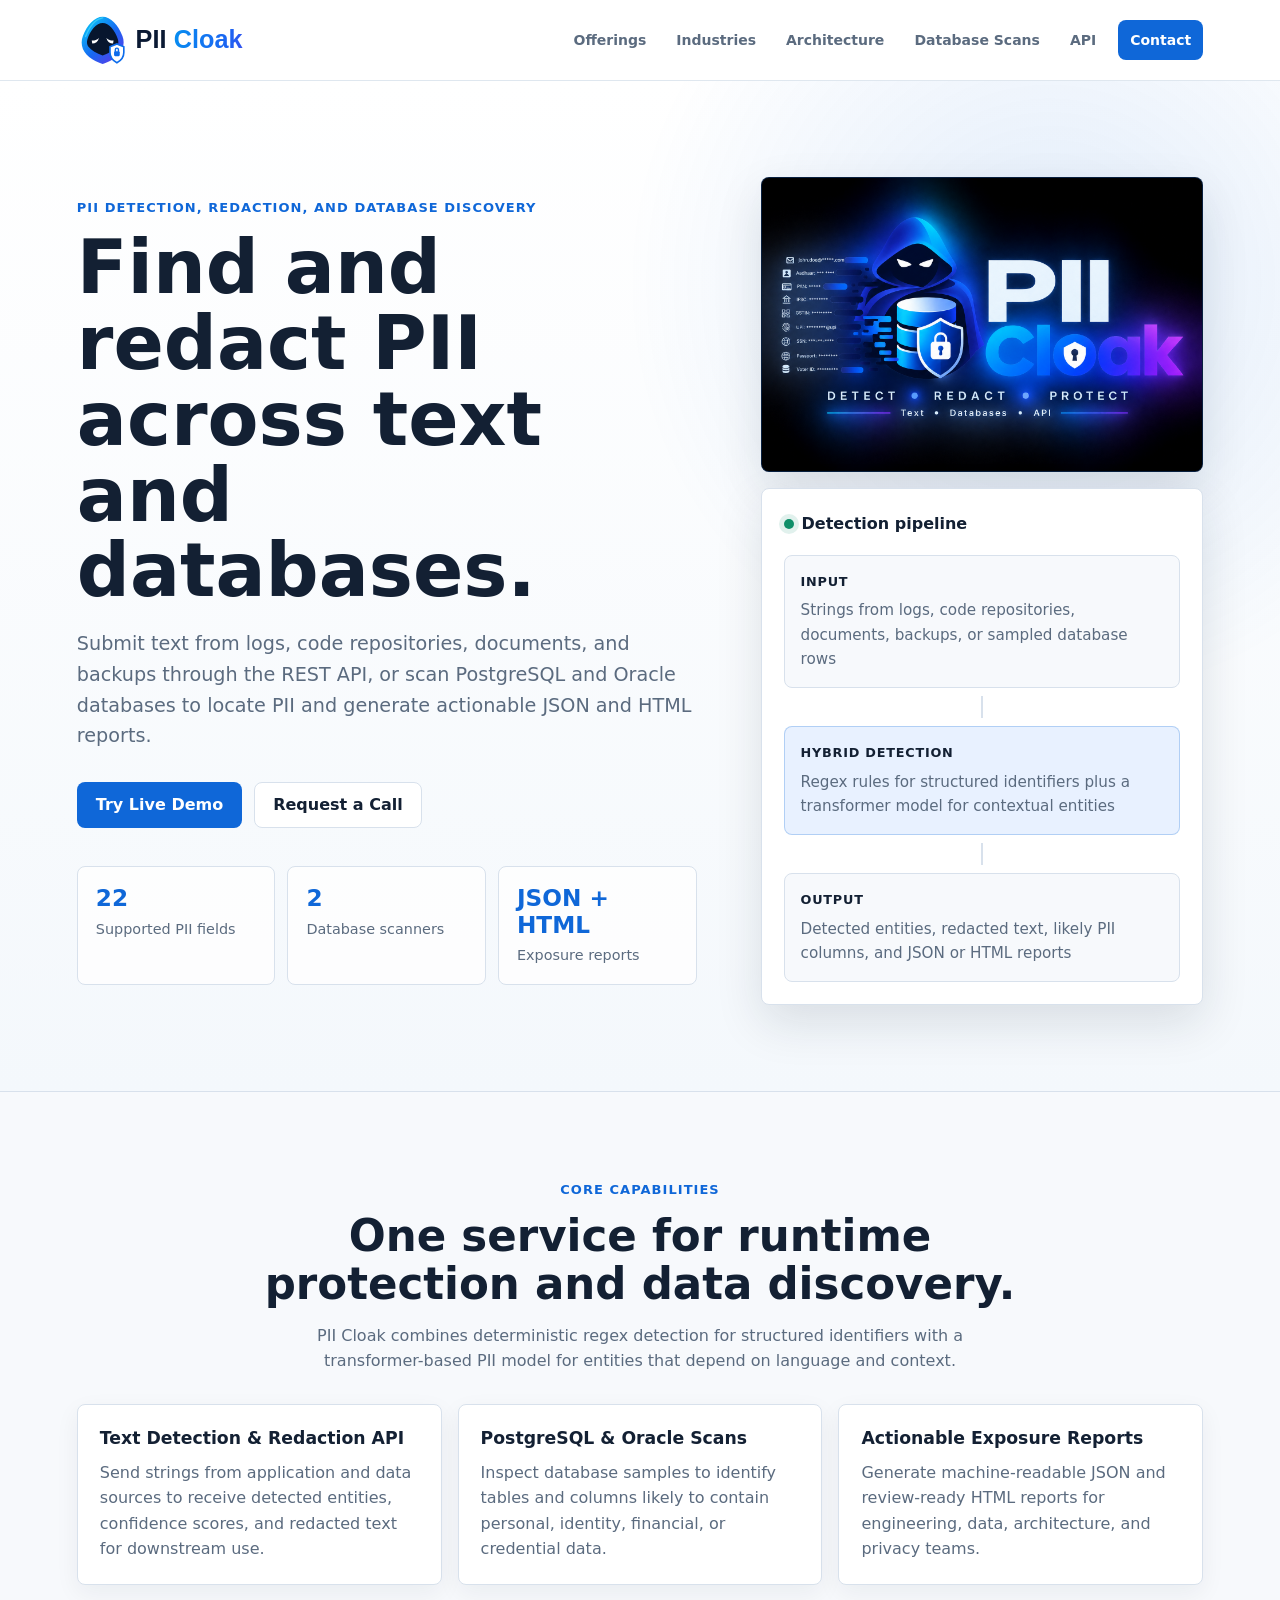
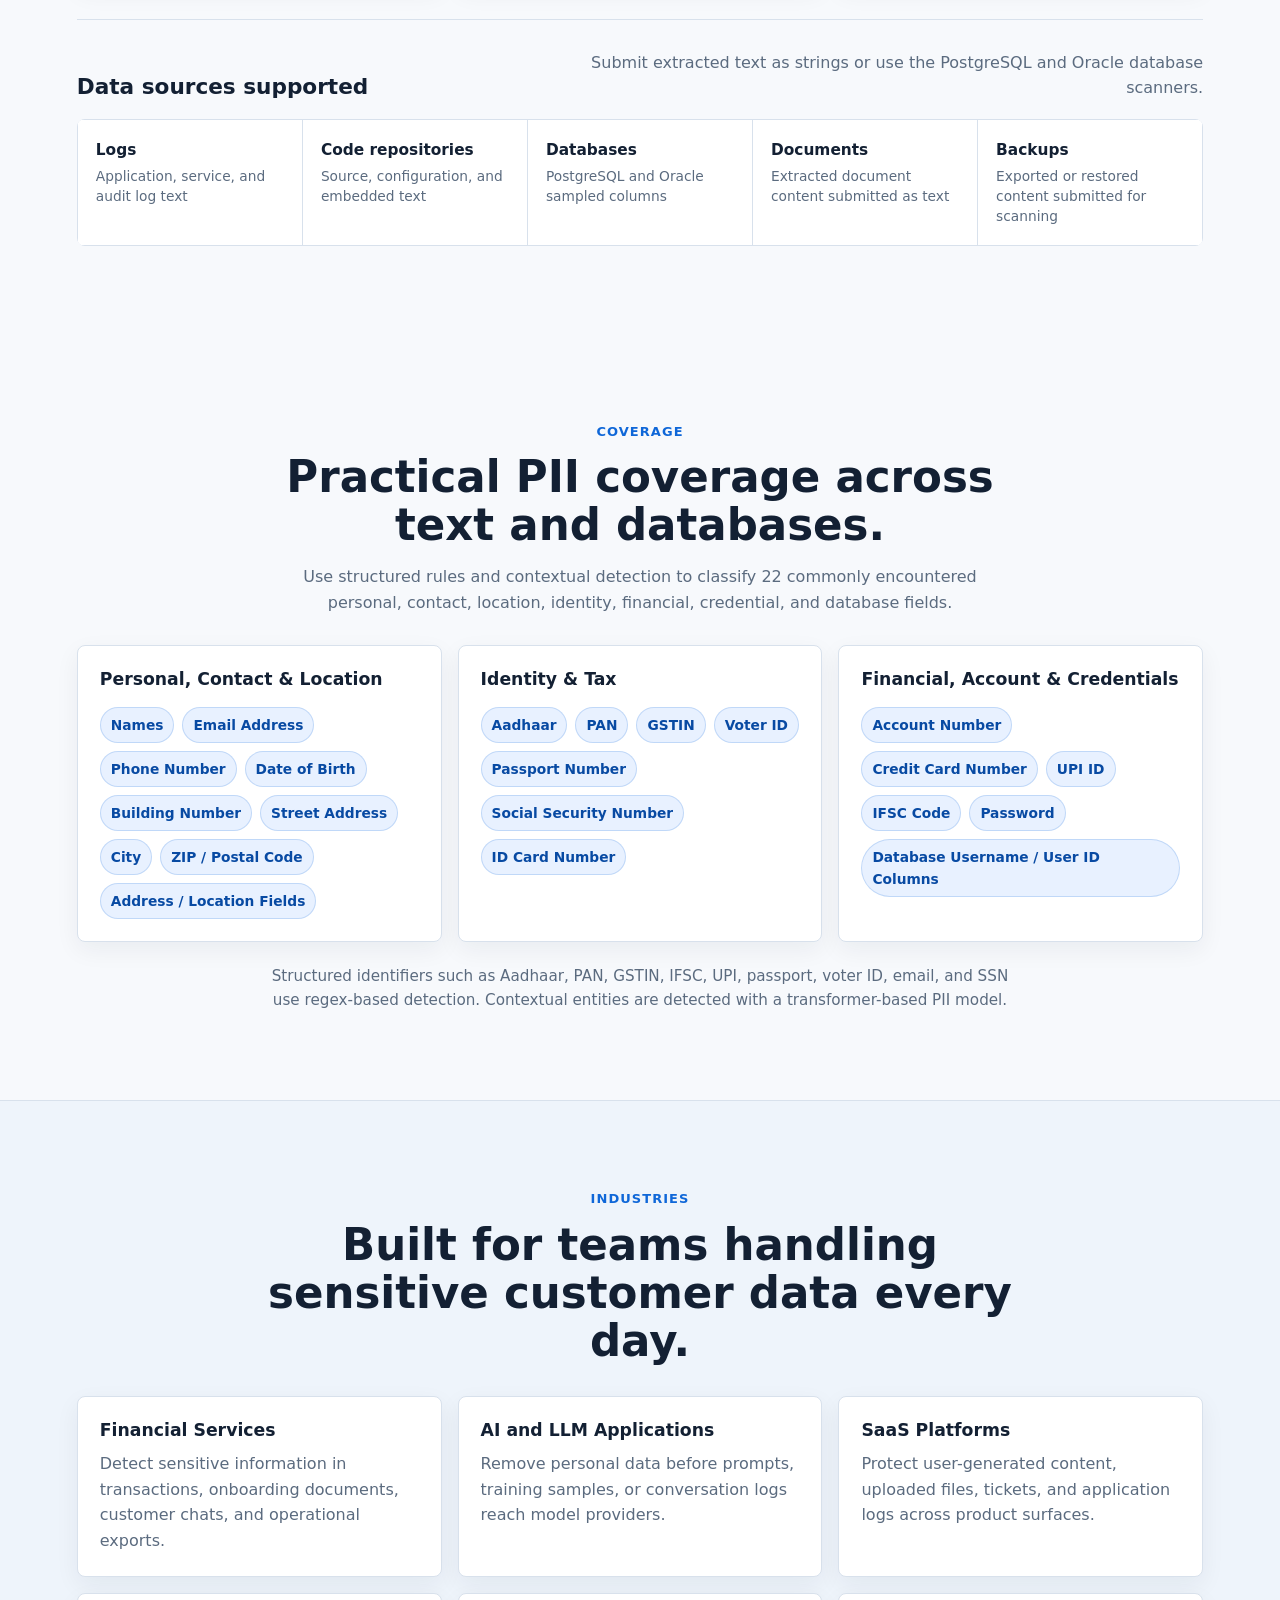
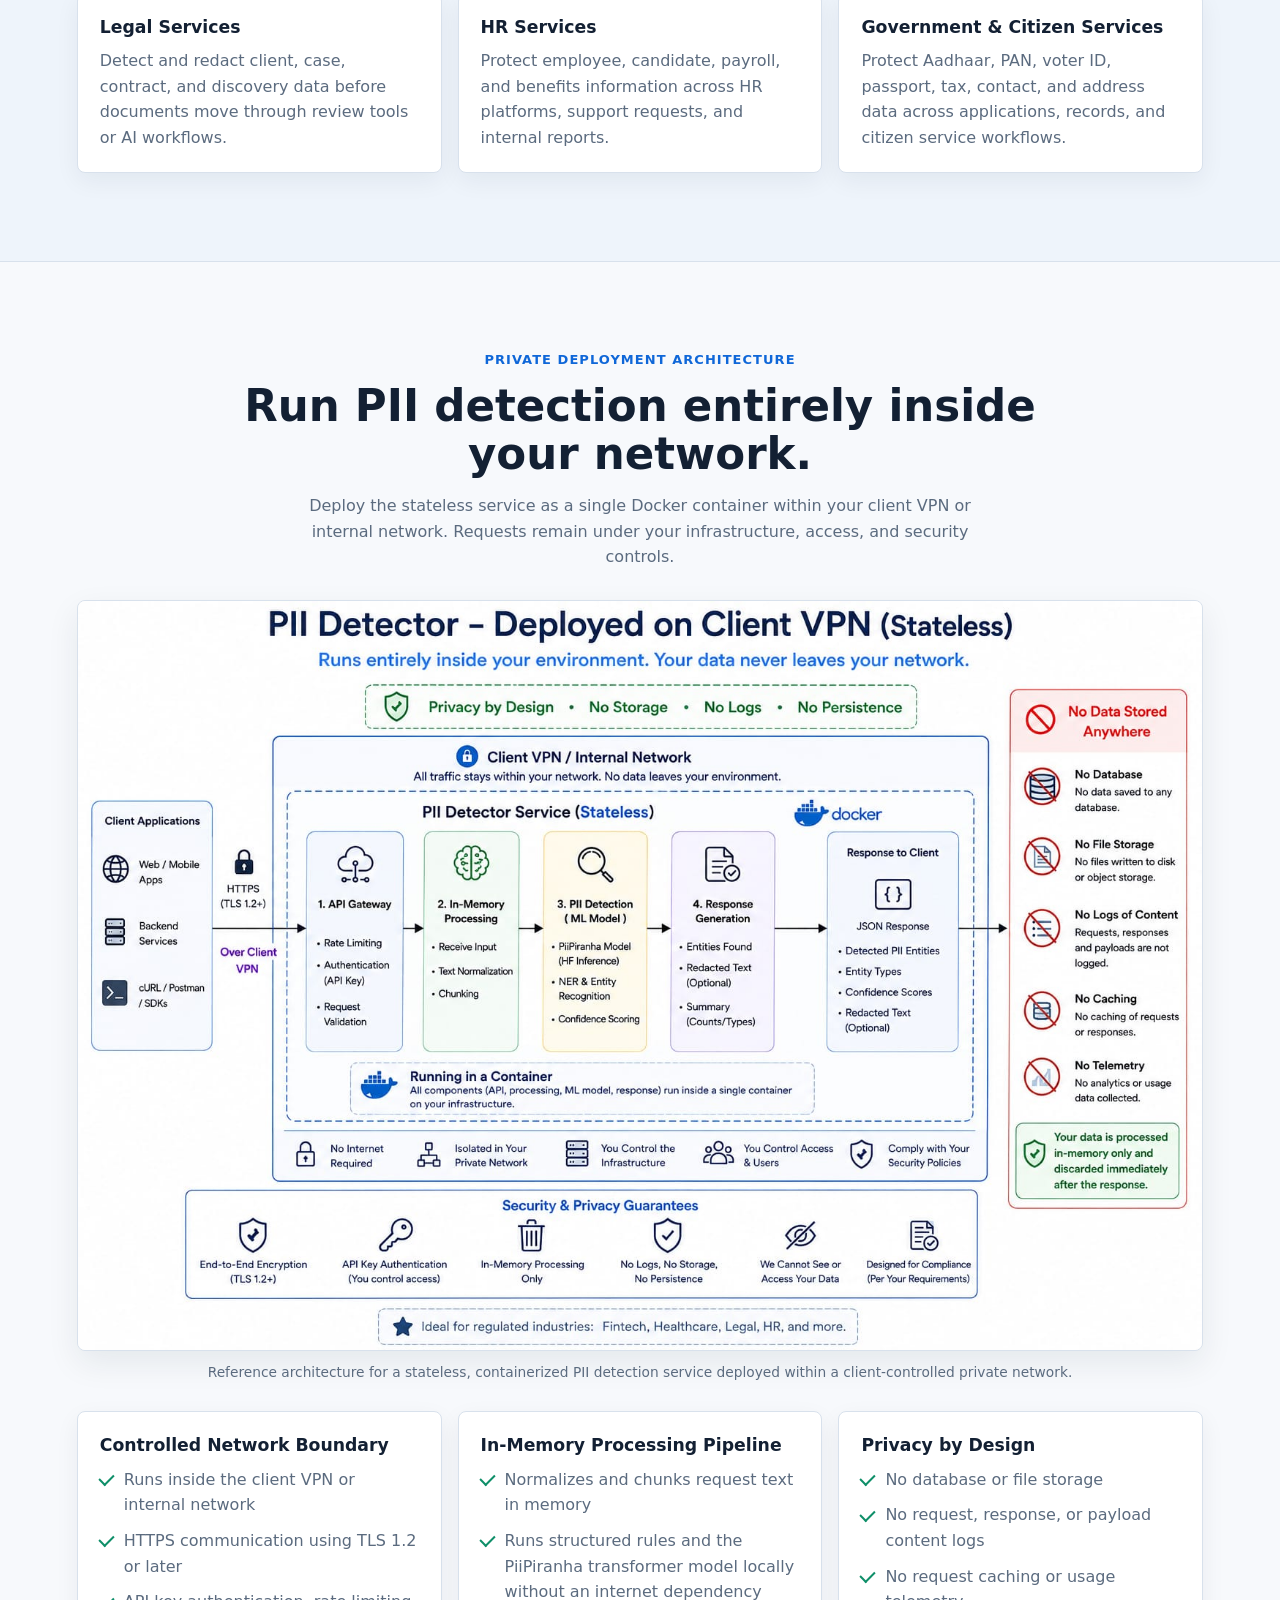
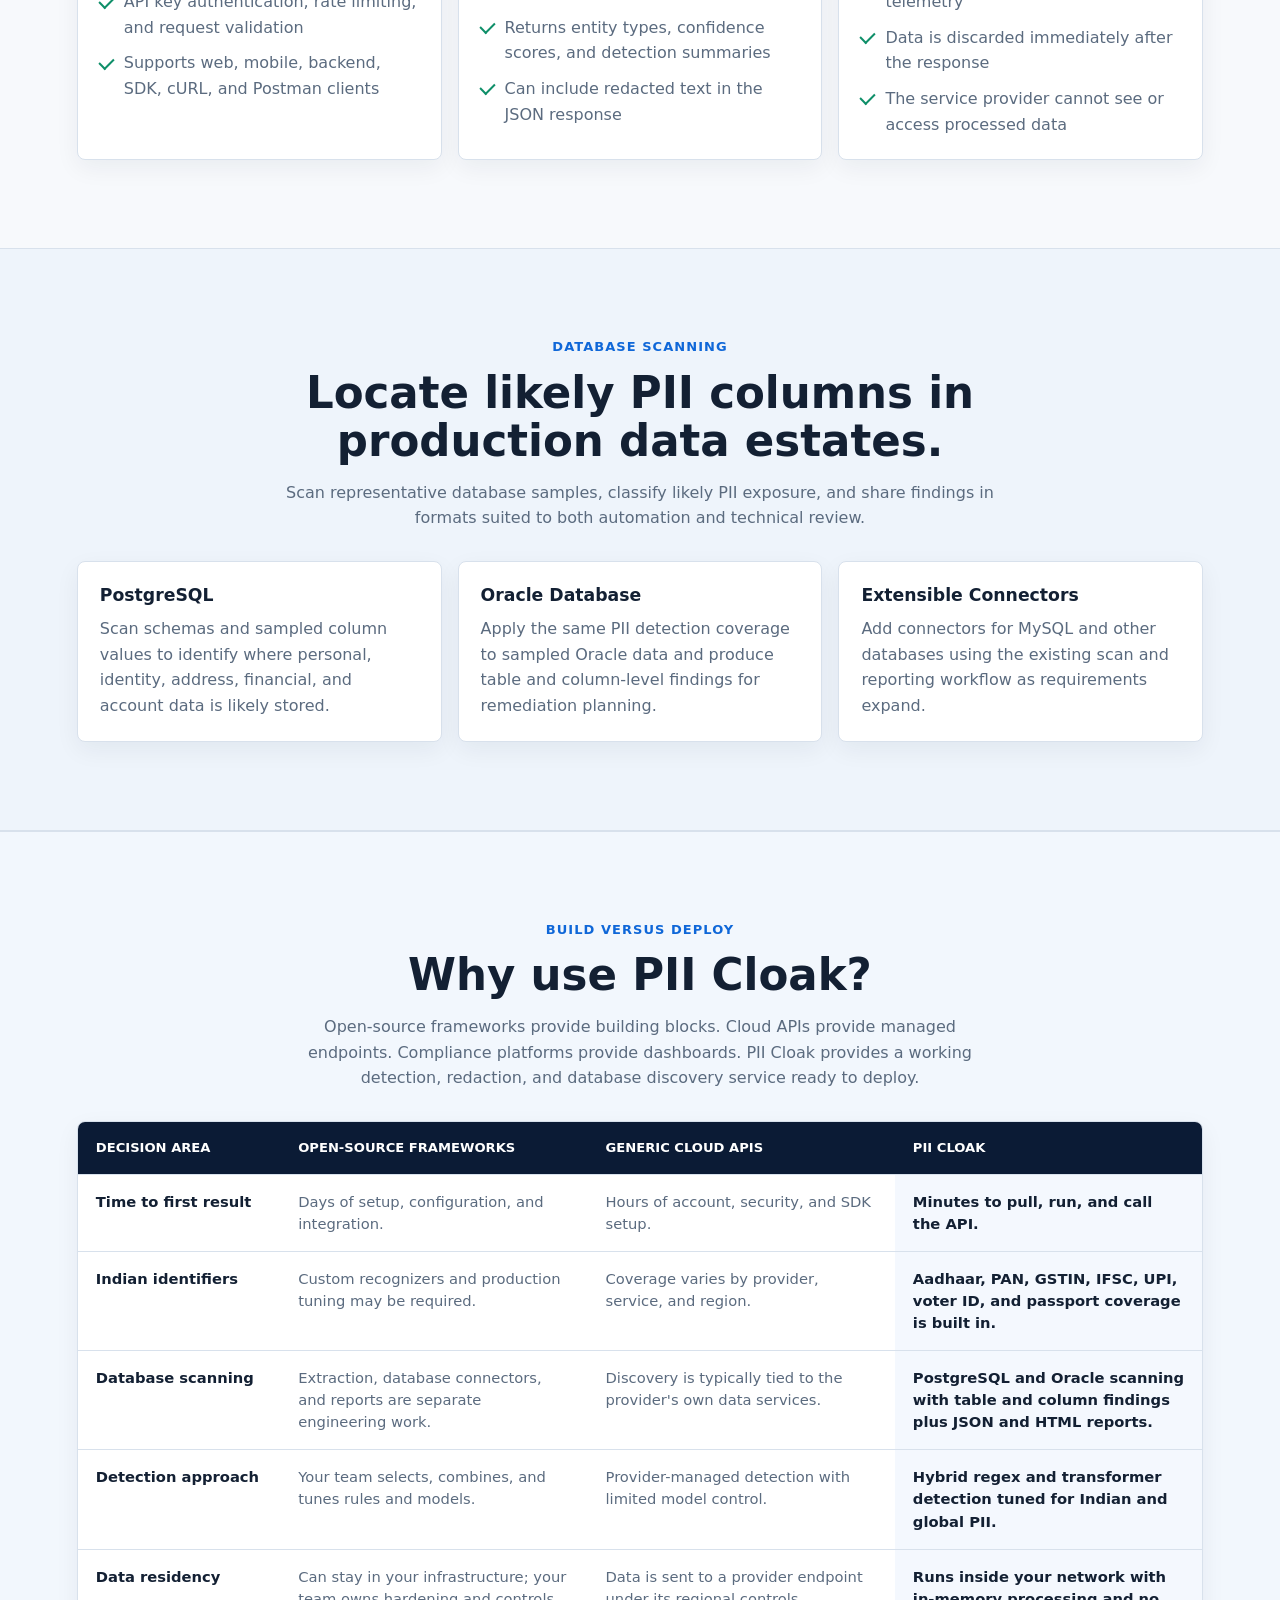
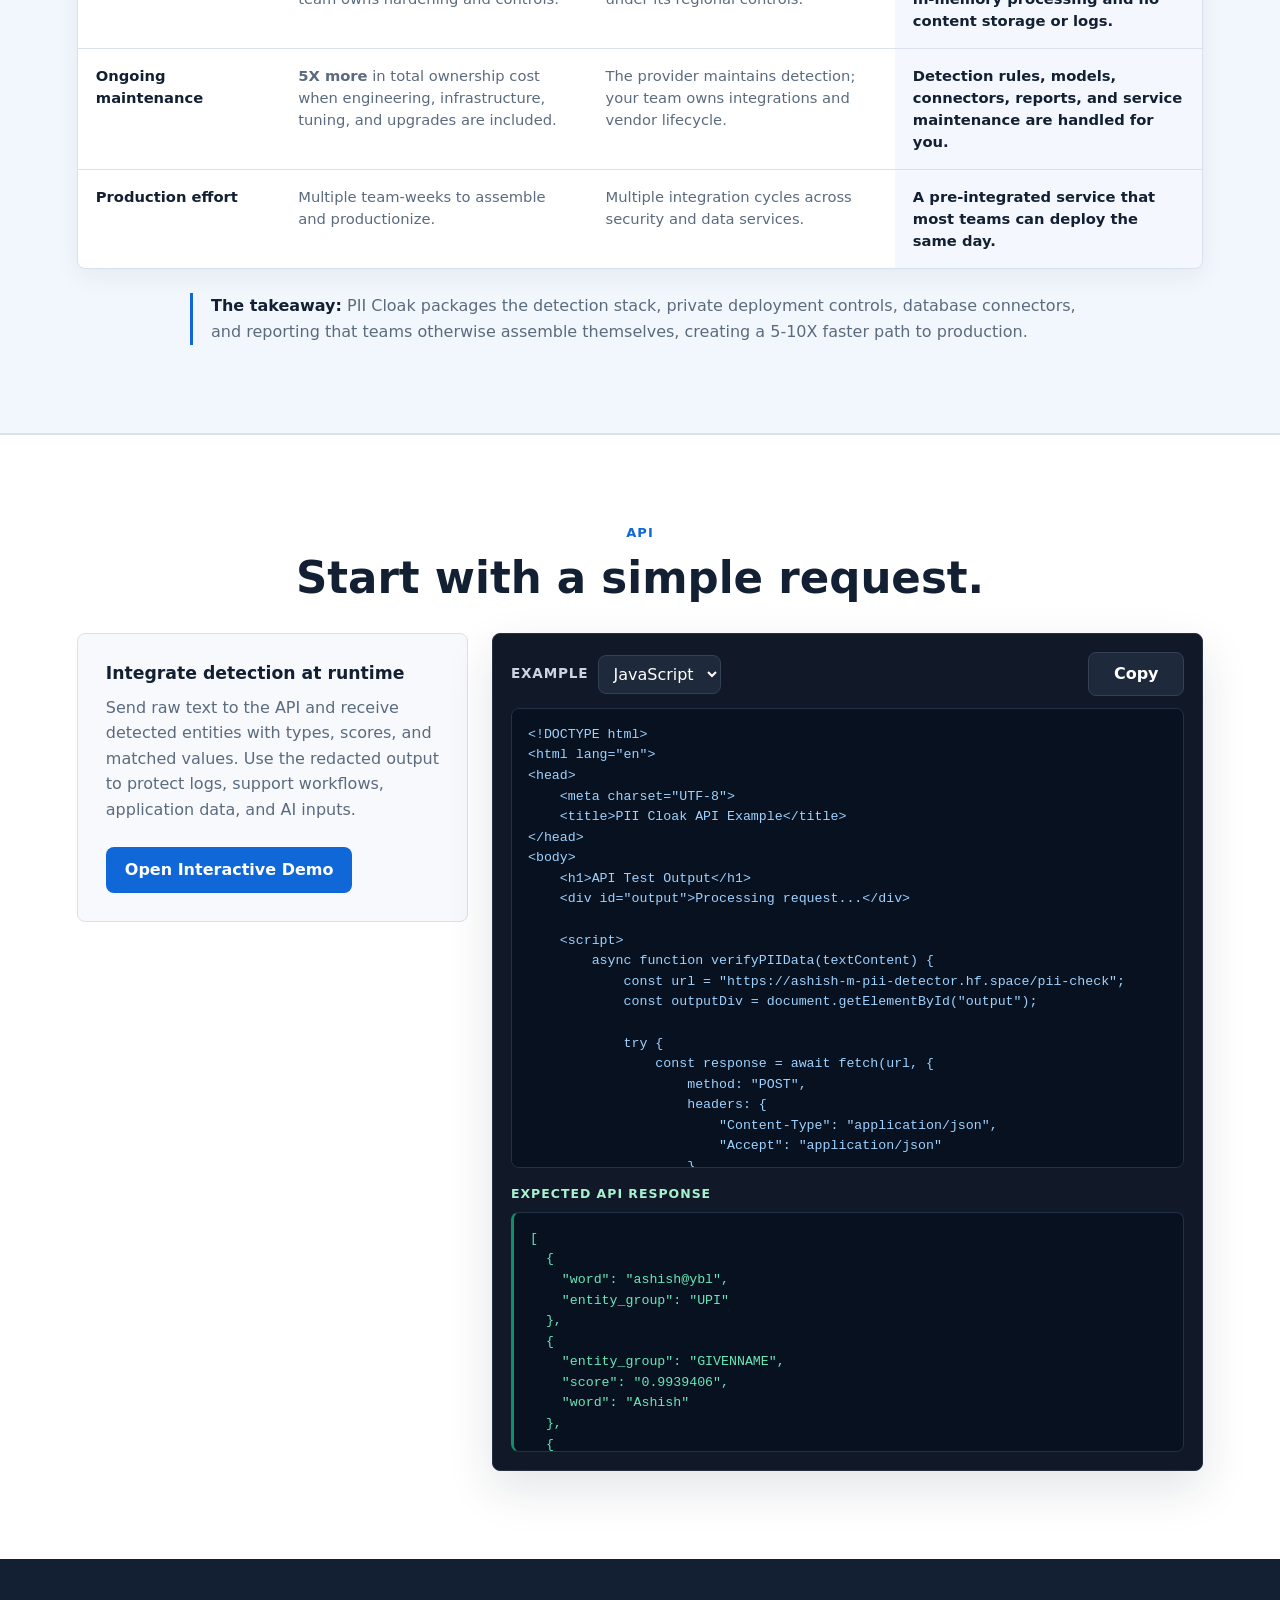
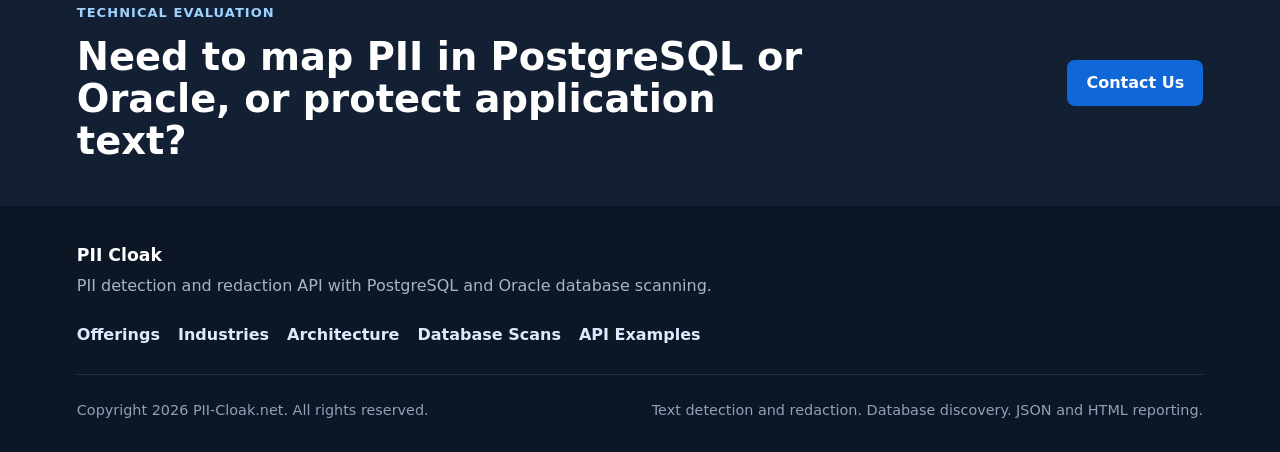
==== commit 819d1ecd: "Added additional data sources" ====
--- a/index.html
+++ b/index.html
@@ -64,6 +64,7 @@
           },
           "featureList": [
             "PII detection and redaction API",
+            "String scanning for logs, code repositories, documents, and backups",
             "PostgreSQL database scanning",
             "Oracle database scanning",
             "JSON and HTML exposure reports",
@@ -107,8 +108,8 @@
         <div class="eyebrow">PII detection, redaction, and database discovery</div>
         <h1>Find and redact PII across text and databases.</h1>
         <p class="lead">
-          Detect and redact personal data through a REST API, then scan PostgreSQL or Oracle databases
-          to identify columns likely to contain PII and generate actionable JSON and HTML reports.
+          Submit text from logs, code repositories, documents, and backups through the REST API, or scan
+          PostgreSQL and Oracle databases to locate PII and generate actionable JSON and HTML reports.
         </p>
 
         <div class="hero-actions" aria-label="Primary actions">
@@ -142,7 +143,7 @@
           </div>
           <div class="scan-card">
             <span class="scan-label">Input</span>
-            <p>Application text or sampled rows from PostgreSQL and Oracle databases</p>
+            <p>Strings from logs, code repositories, documents, backups, or sampled database rows</p>
           </div>
           <div class="scan-flow" aria-hidden="true"></div>
           <div class="scan-card highlighted">
@@ -171,7 +172,7 @@
       <div class="feature-grid">
         <article class="card">
           <h3>Text Detection &amp; Redaction API</h3>
-          <p>Send application text to a REST endpoint and receive detected entities, confidence scores, and redacted text for downstream use.</p>
+          <p>Send strings from application and data sources to receive detected entities, confidence scores, and redacted text for downstream use.</p>
         </article>
         <article class="card">
           <h3>PostgreSQL &amp; Oracle Scans</h3>
@@ -181,6 +182,35 @@
           <h3>Actionable Exposure Reports</h3>
           <p>Generate machine-readable JSON and review-ready HTML reports for engineering, data, architecture, and privacy teams.</p>
         </article>
+      </div>
+
+      <div class="source-coverage" aria-labelledby="source-coverage-title">
+        <div class="source-coverage-heading">
+          <h3 id="source-coverage-title">Data sources supported</h3>
+          <p>Submit extracted text as strings or use the PostgreSQL and Oracle database scanners.</p>
+        </div>
+        <ul class="source-list">
+          <li>
+            <strong>Logs</strong>
+            <span>Application, service, and audit log text</span>
+          </li>
+          <li>
+            <strong>Code repositories</strong>
+            <span>Source, configuration, and embedded text</span>
+          </li>
+          <li>
+            <strong>Databases</strong>
+            <span>PostgreSQL and Oracle sampled columns</span>
+          </li>
+          <li>
+            <strong>Documents</strong>
+            <span>Extracted document content submitted as text</span>
+          </li>
+          <li>
+            <strong>Backups</strong>
+            <span>Exported or restored content submitted for scanning</span>
+          </li>
+        </ul>
       </div>
     </section>
 
--- a/assets/css/styles.css
+++ b/assets/css/styles.css
@@ -476,6 +476,72 @@
 
 .comparison-takeaway strong {
   color: var(--ink);
+}
+
+.source-coverage {
+  max-width: 1180px;
+  margin: 34px auto 0;
+  padding-top: 30px;
+  border-top: 1px solid var(--line);
+}
+
+.source-coverage-heading {
+  display: flex;
+  align-items: end;
+  justify-content: space-between;
+  gap: 24px;
+  margin-bottom: 18px;
+}
+
+.source-coverage-heading h3,
+.source-coverage-heading p {
+  margin: 0;
+}
+
+.source-coverage-heading h3 {
+  color: var(--ink);
+  font-size: 1.35rem;
+}
+
+.source-coverage-heading p {
+  max-width: 620px;
+  color: var(--muted);
+  text-align: right;
+}
+
+.source-list {
+  display: grid;
+  grid-template-columns: repeat(5, minmax(0, 1fr));
+  gap: 1px;
+  margin: 0;
+  padding: 1px;
+  overflow: hidden;
+  background: var(--line);
+  border-radius: 8px;
+  list-style: none;
+}
+
+.source-list li {
+  min-width: 0;
+  padding: 18px;
+  background: var(--surface);
+}
+
+.source-list strong,
+.source-list span {
+  display: block;
+}
+
+.source-list strong {
+  margin-bottom: 4px;
+  color: var(--ink);
+  font-size: 0.96rem;
+}
+
+.source-list span {
+  color: var(--muted);
+  font-size: 0.86rem;
+  line-height: 1.45;
 }
 
 .feature-grid,
@@ -937,6 +1003,10 @@
   .identifier-grid {
     grid-template-columns: repeat(2, minmax(0, 1fr));
   }
+
+  .source-list {
+    grid-template-columns: repeat(3, minmax(0, 1fr));
+  }
 }
 
 @media (max-width: 960px) {
@@ -944,6 +1014,20 @@
   .feature-grid,
   .identifier-grid {
     grid-template-columns: 1fr;
+  }
+
+  .source-coverage-heading {
+    align-items: flex-start;
+    flex-direction: column;
+    gap: 6px;
+  }
+
+  .source-coverage-heading p {
+    text-align: left;
+  }
+
+  .source-list {
+    grid-template-columns: repeat(2, minmax(0, 1fr));
   }
 
   .comparison-table-wrap {
@@ -1015,6 +1099,10 @@
     width: 174px;
   }
 
+  .source-list {
+    grid-template-columns: 1fr;
+  }
+
   .hero-section,
   .section,
   .contact-cta,
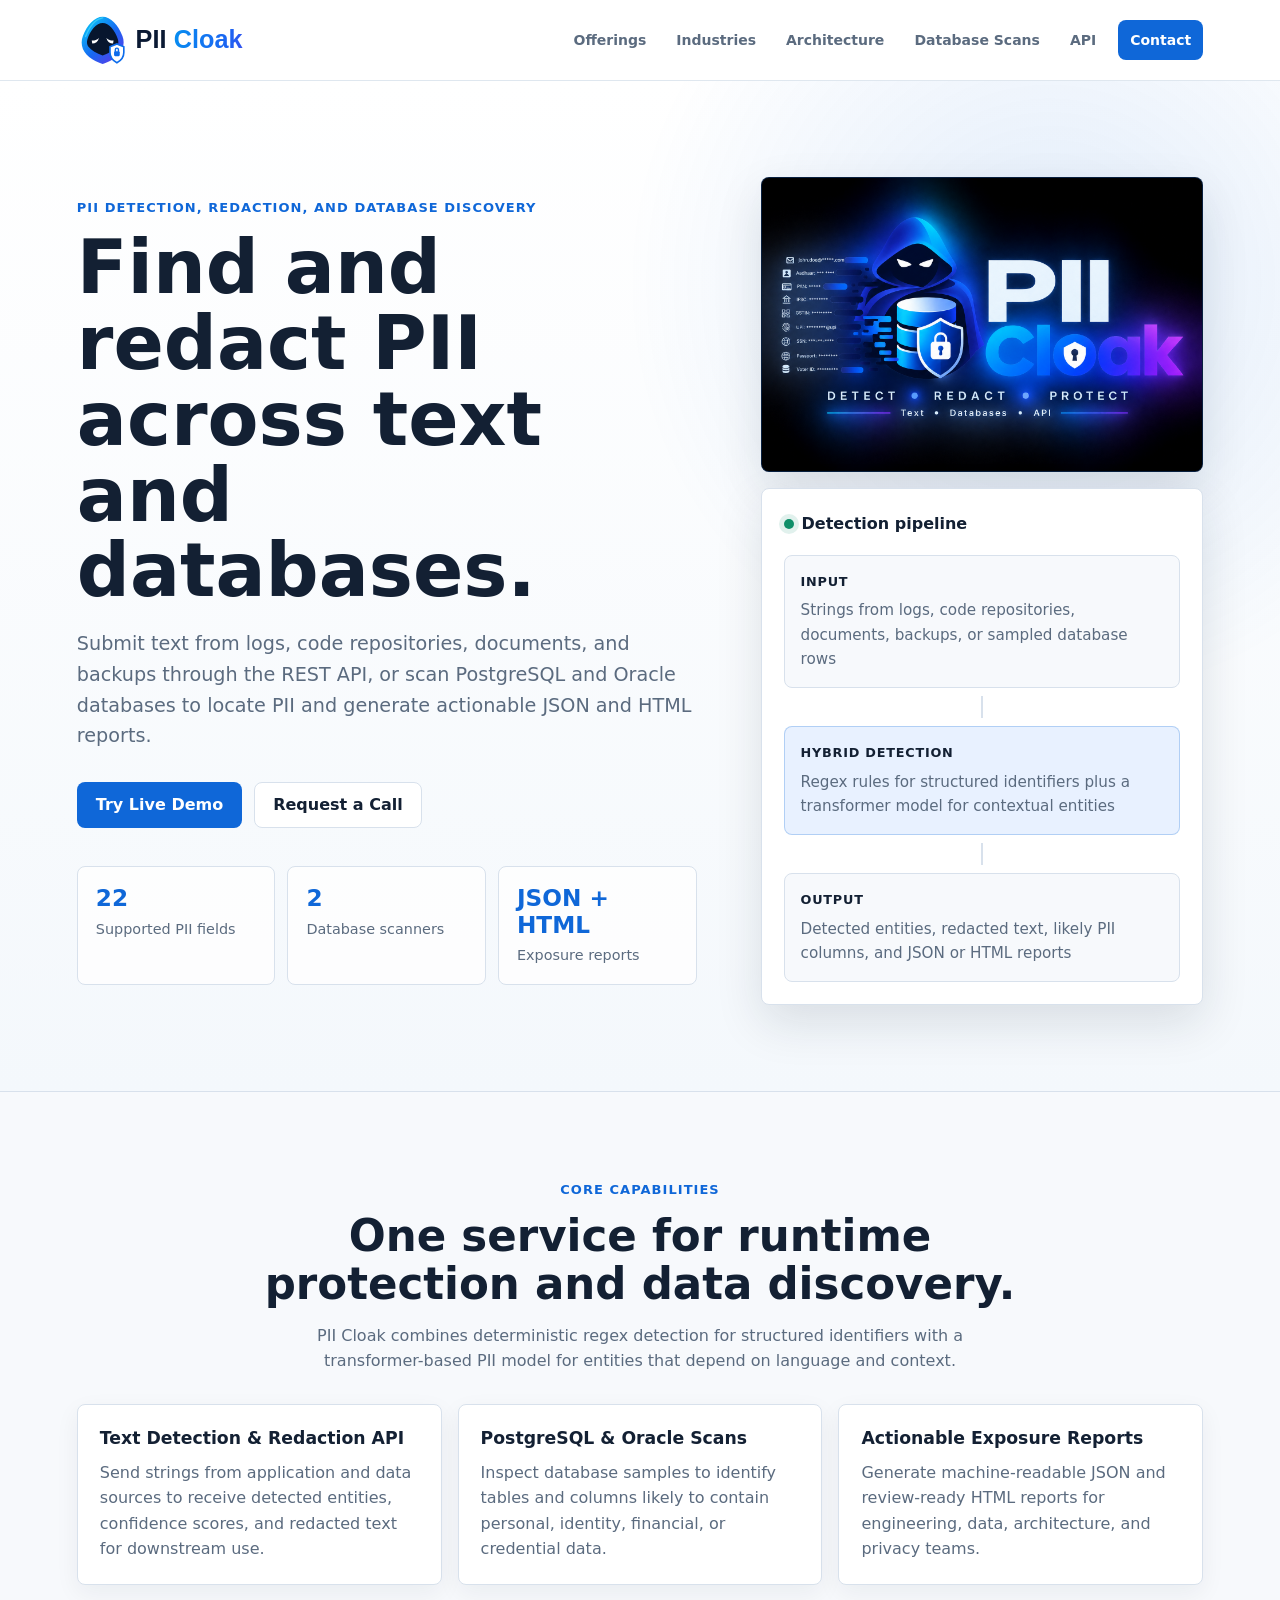
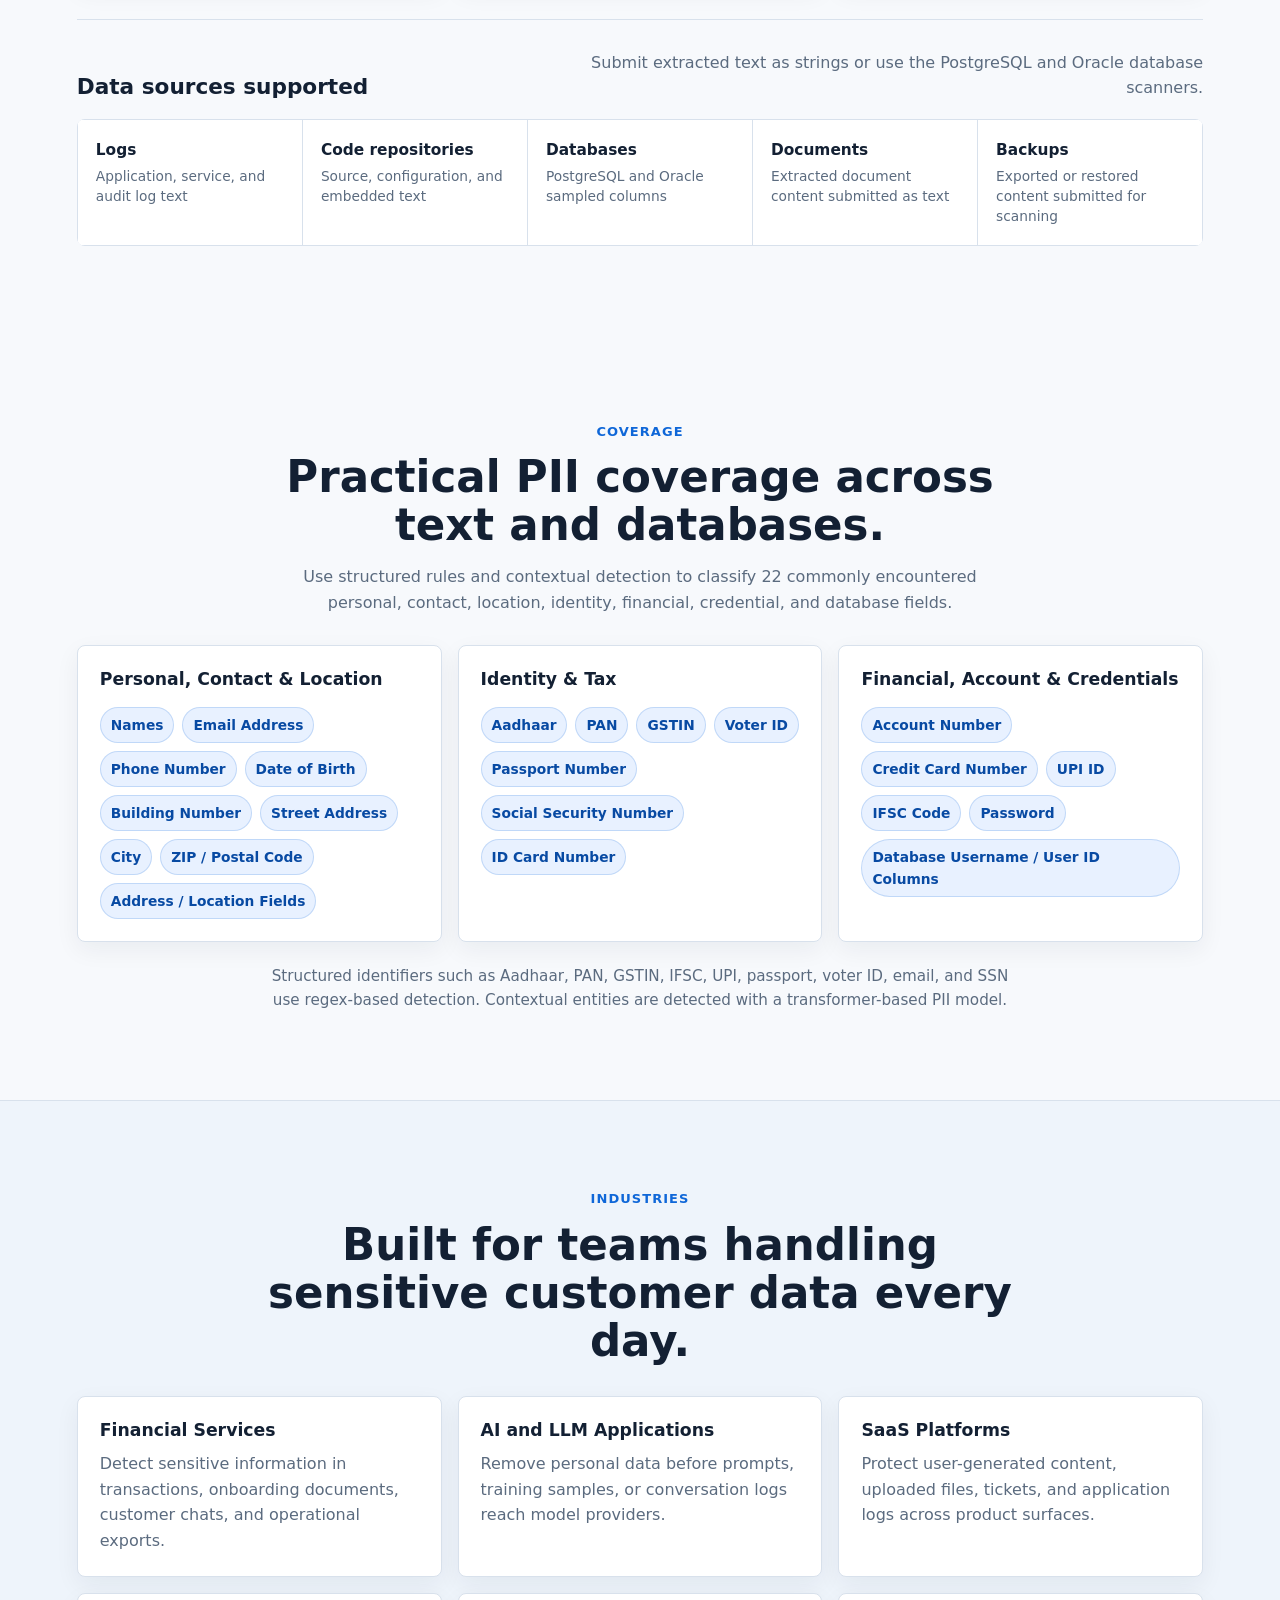
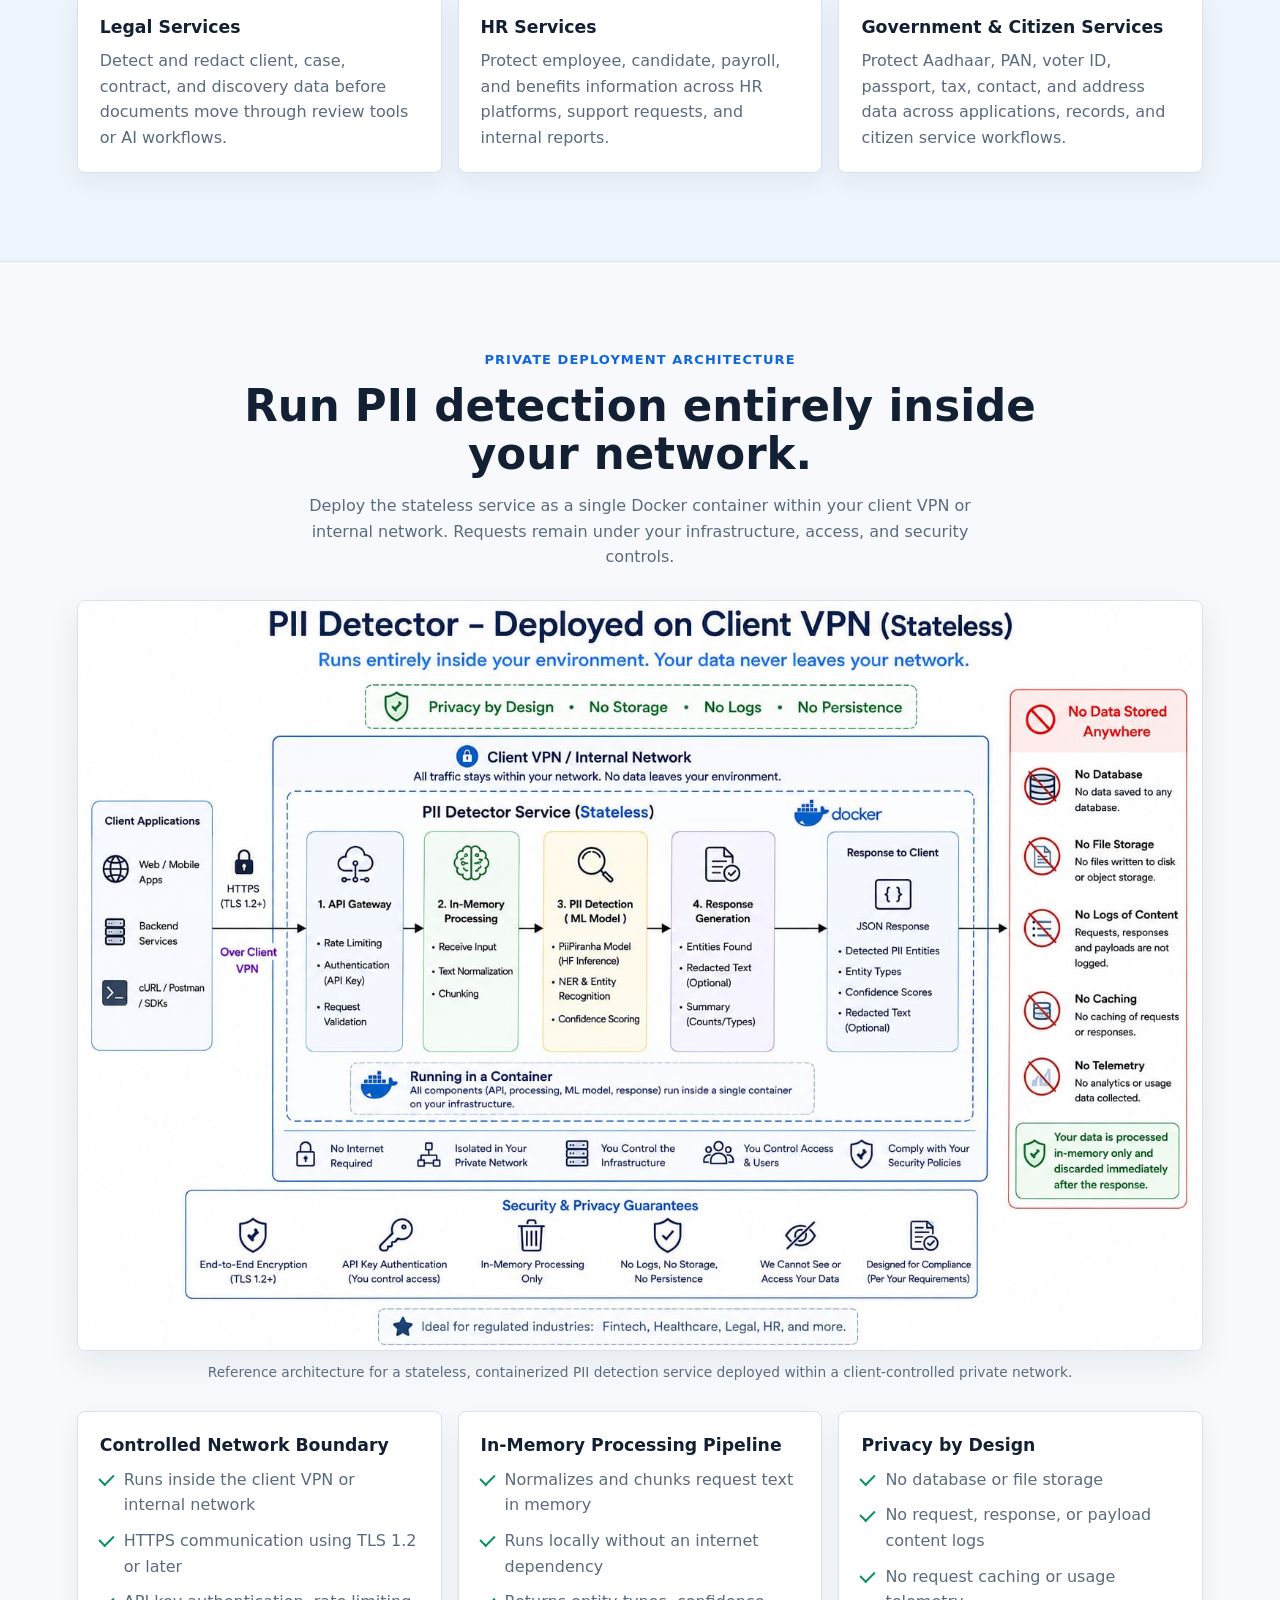
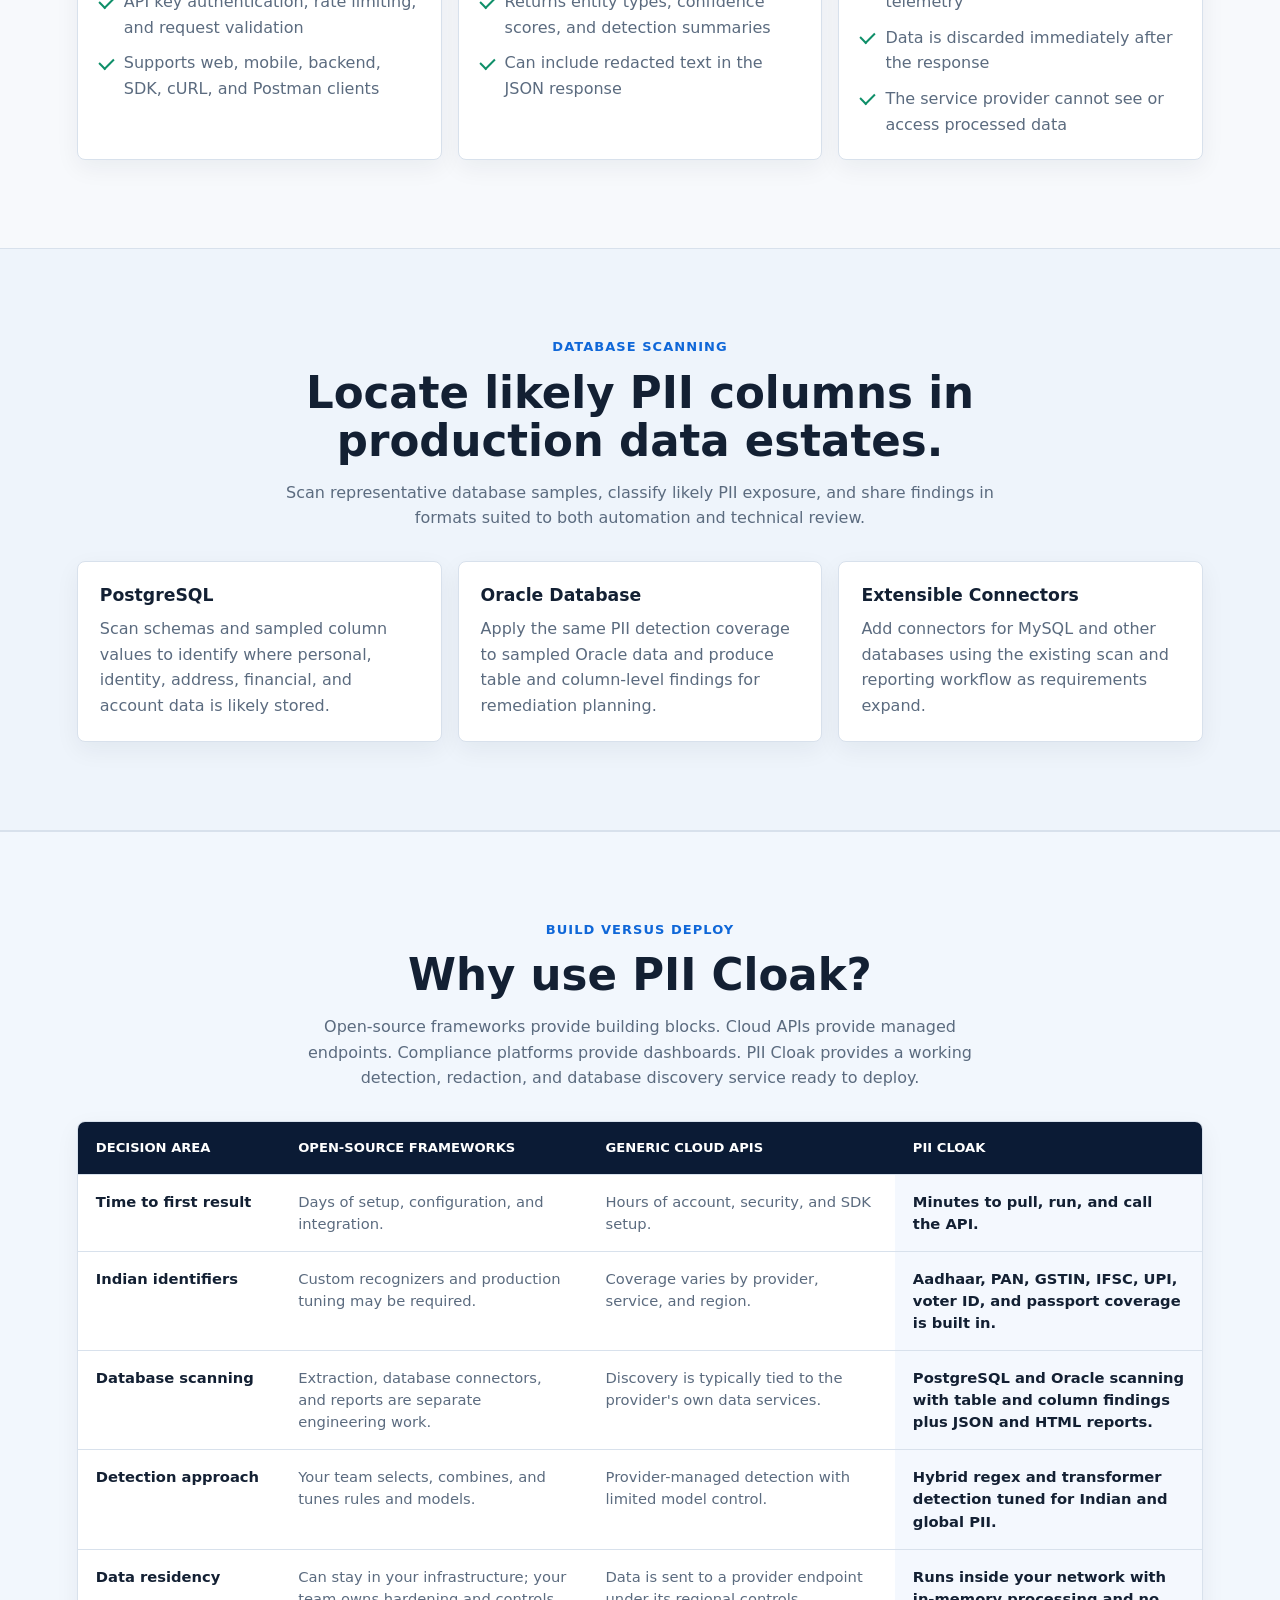
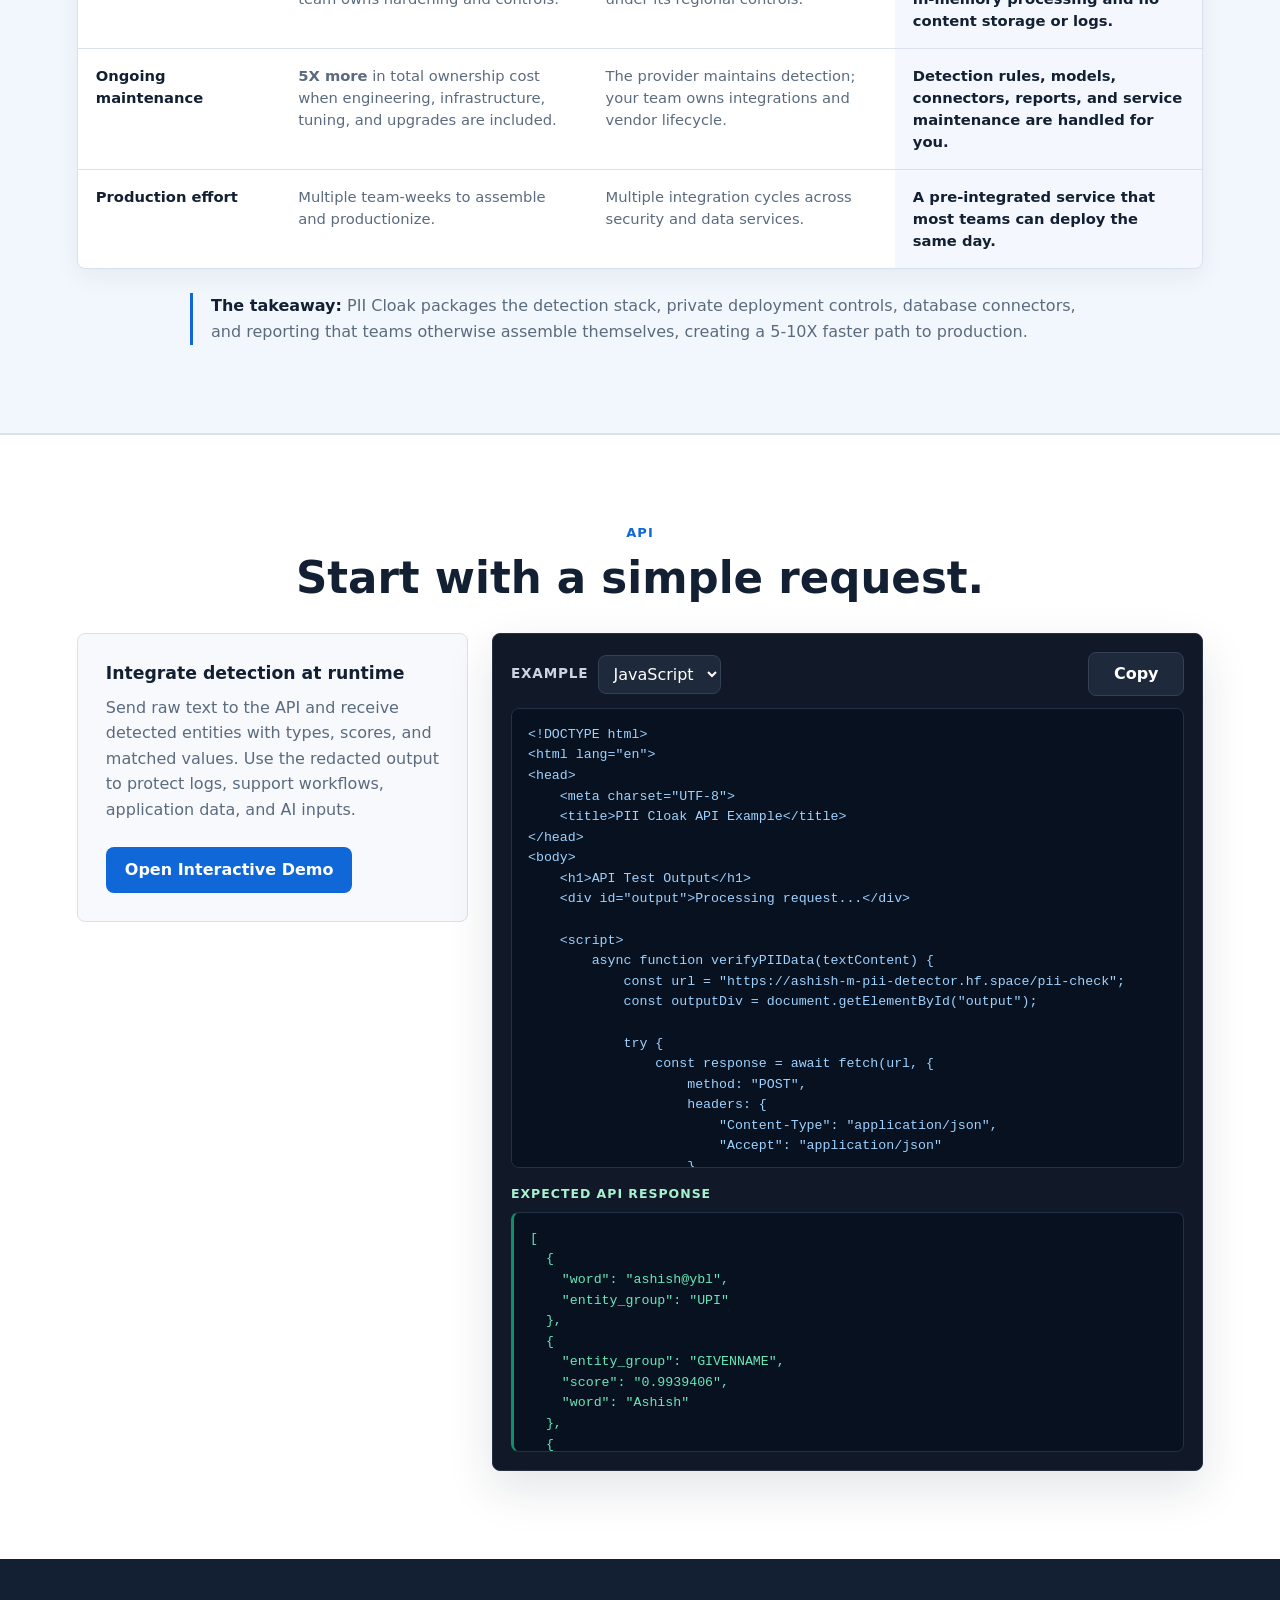
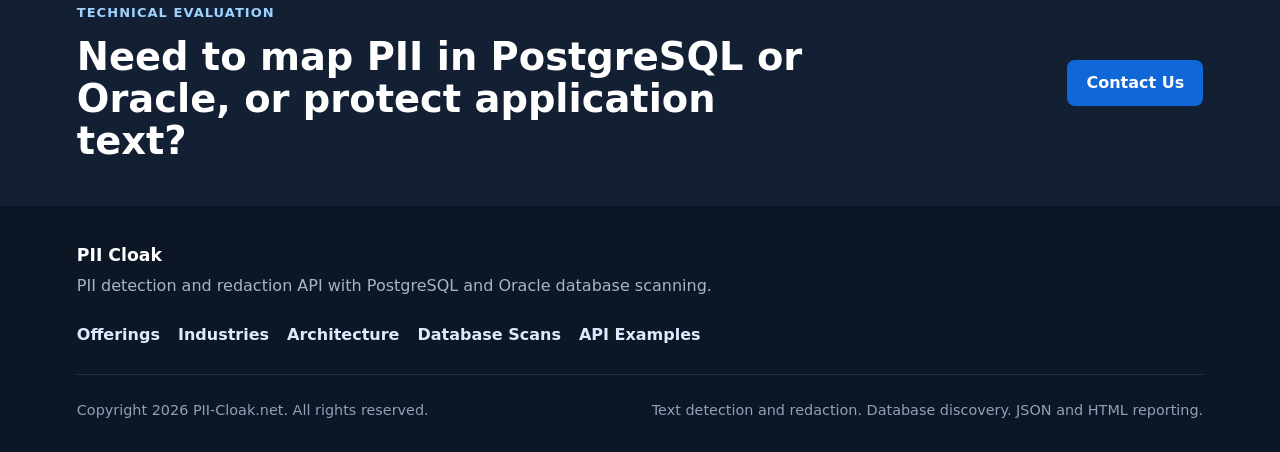
==== commit bf7eccfc: "Simplify description of local processing capabilities" ====
--- a/index.html
+++ b/index.html
@@ -330,7 +330,7 @@
           <h3>In-Memory Processing Pipeline</h3>
           <ul class="check-list">
             <li>Normalizes and chunks request text in memory</li>
-            <li>Runs structured rules and the PiiPiranha transformer model locally without an internet dependency</li>
+            <li>Runs locally without an internet dependency</li>
             <li>Returns entity types, confidence scores, and detection summaries</li>
             <li>Can include redacted text in the JSON response</li>
           </ul>
